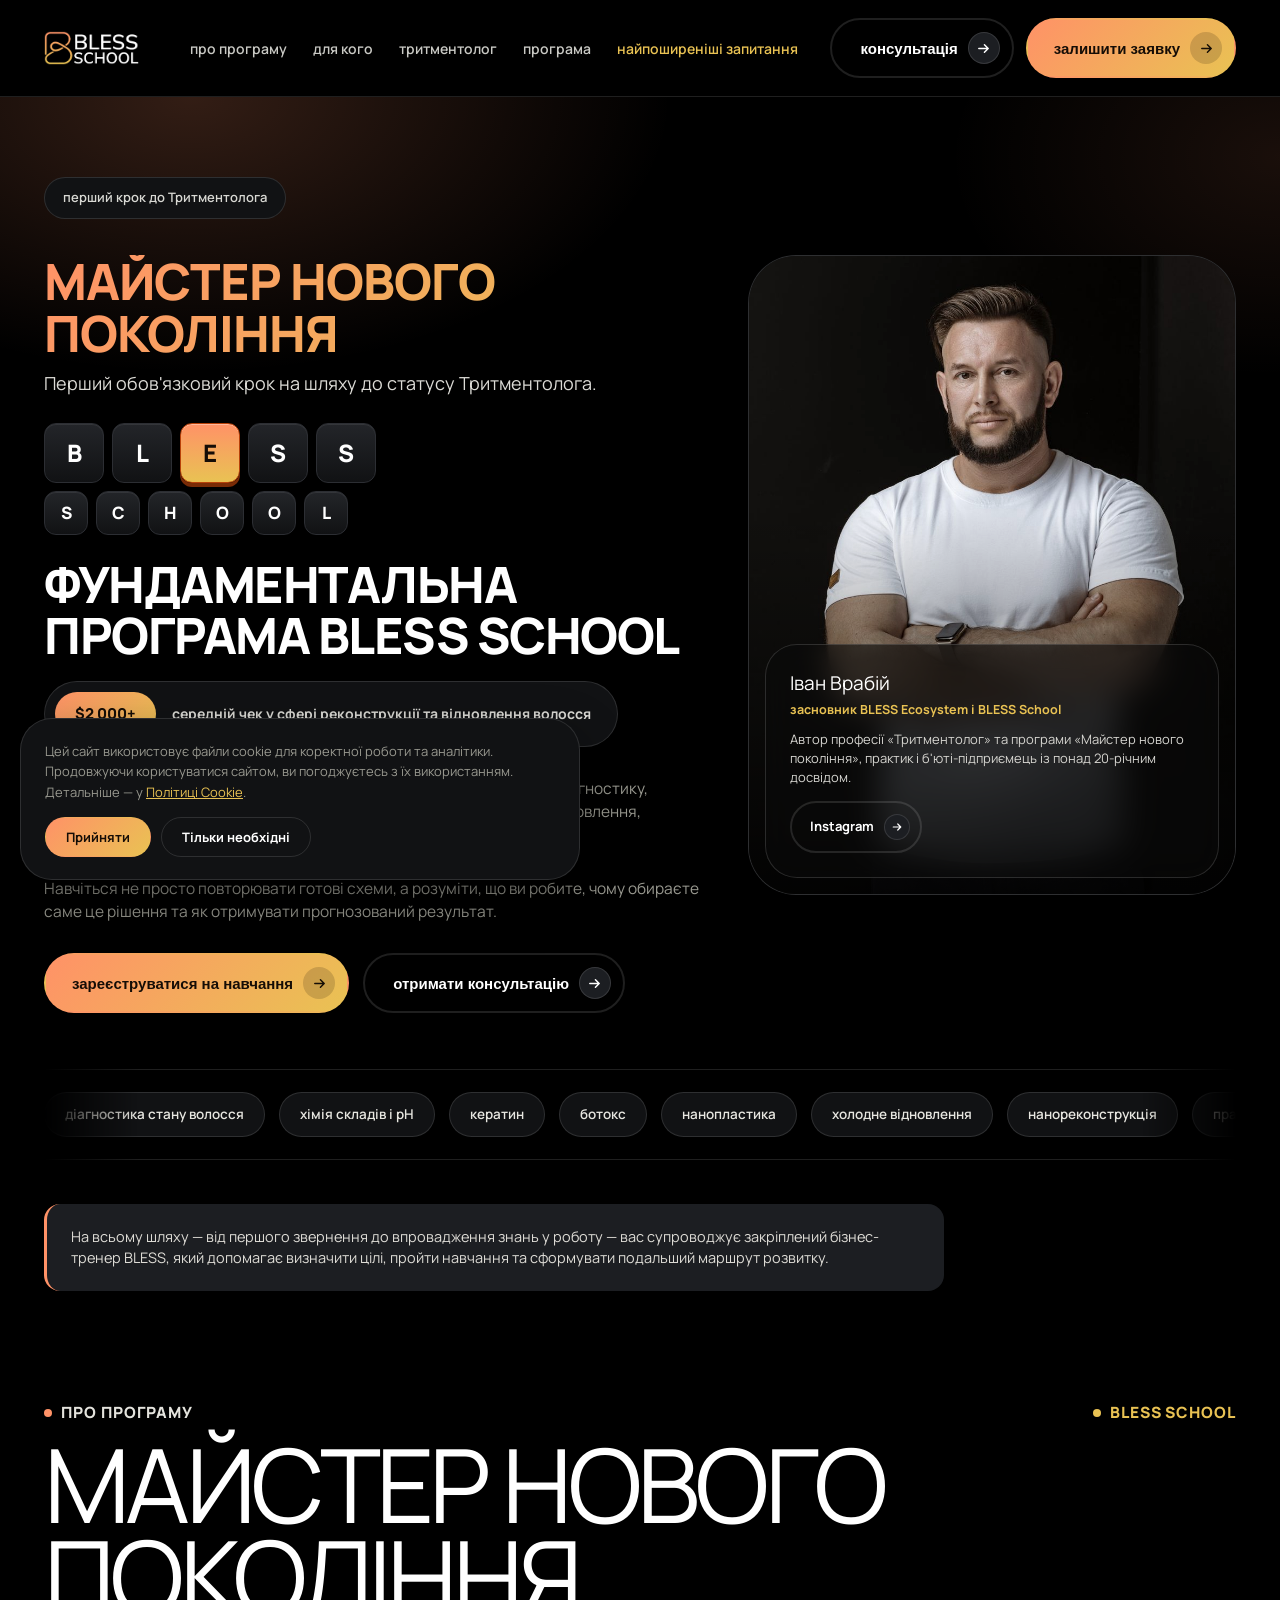
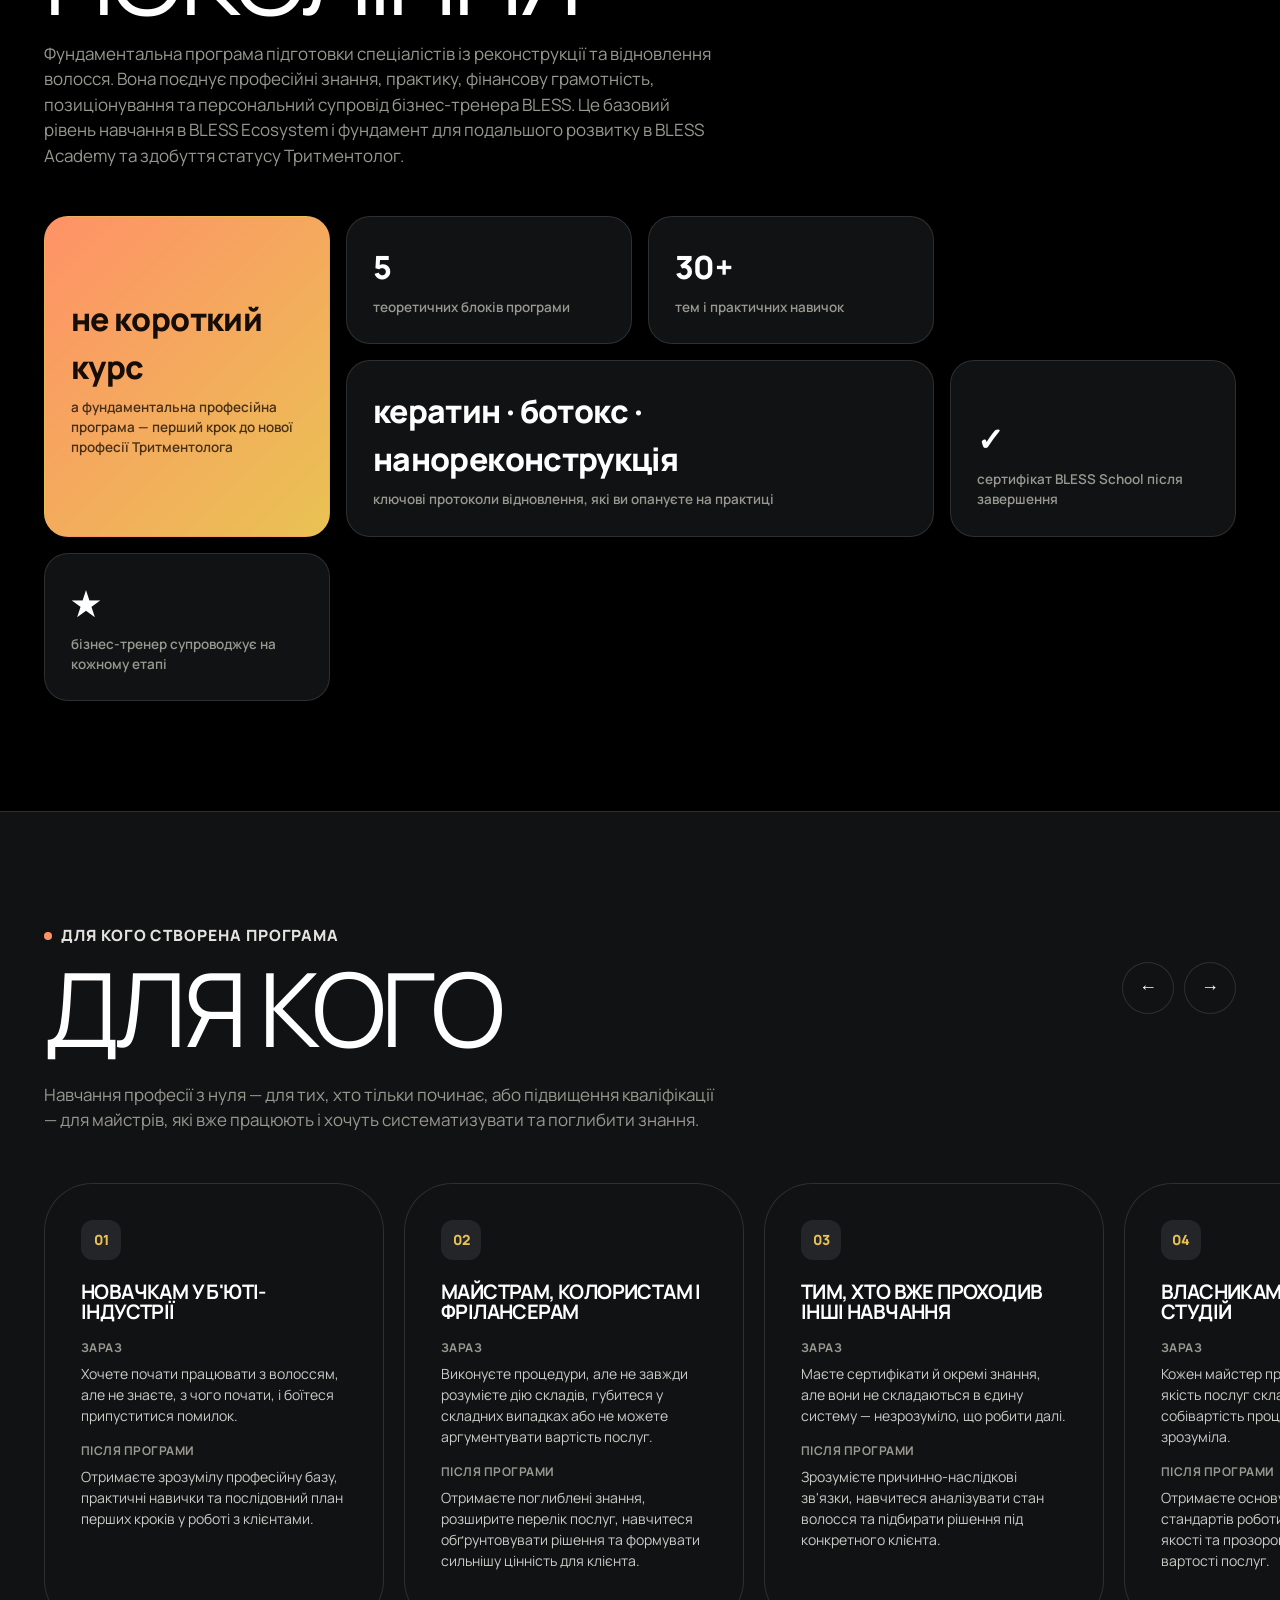
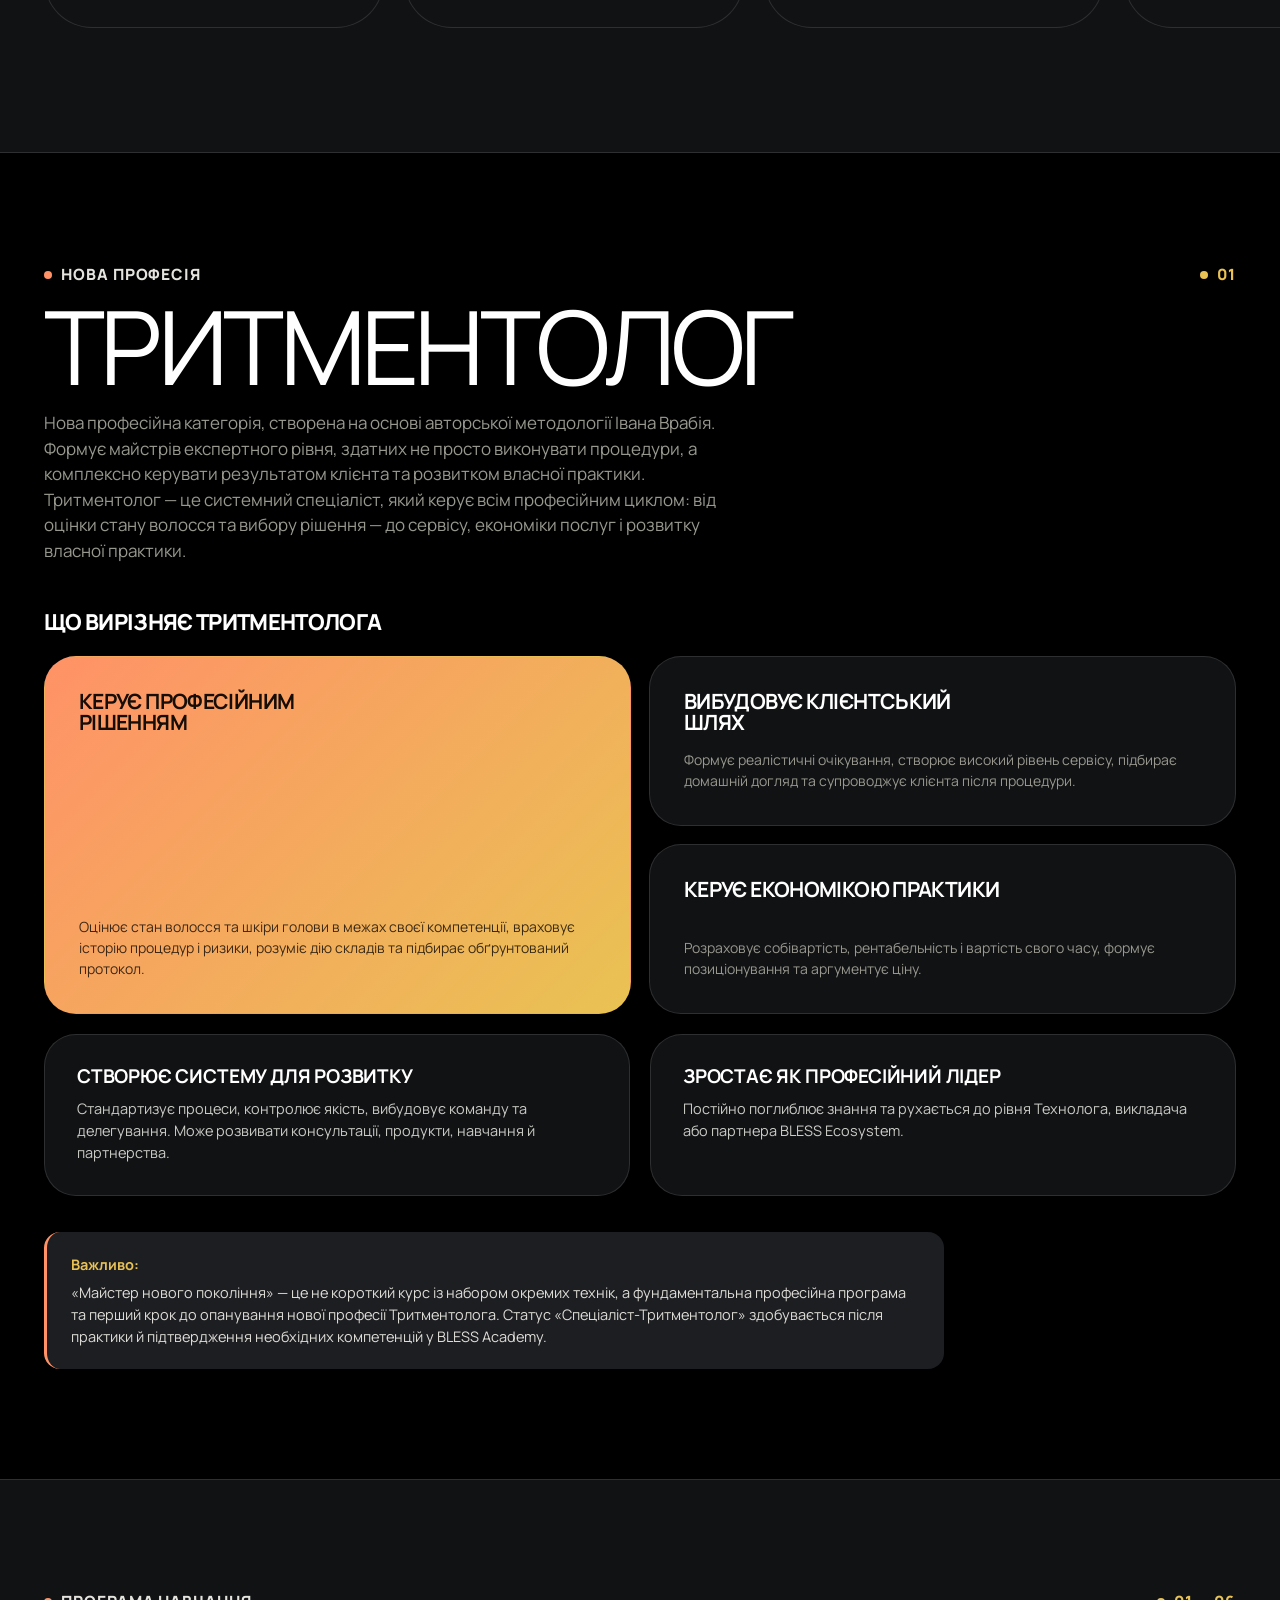
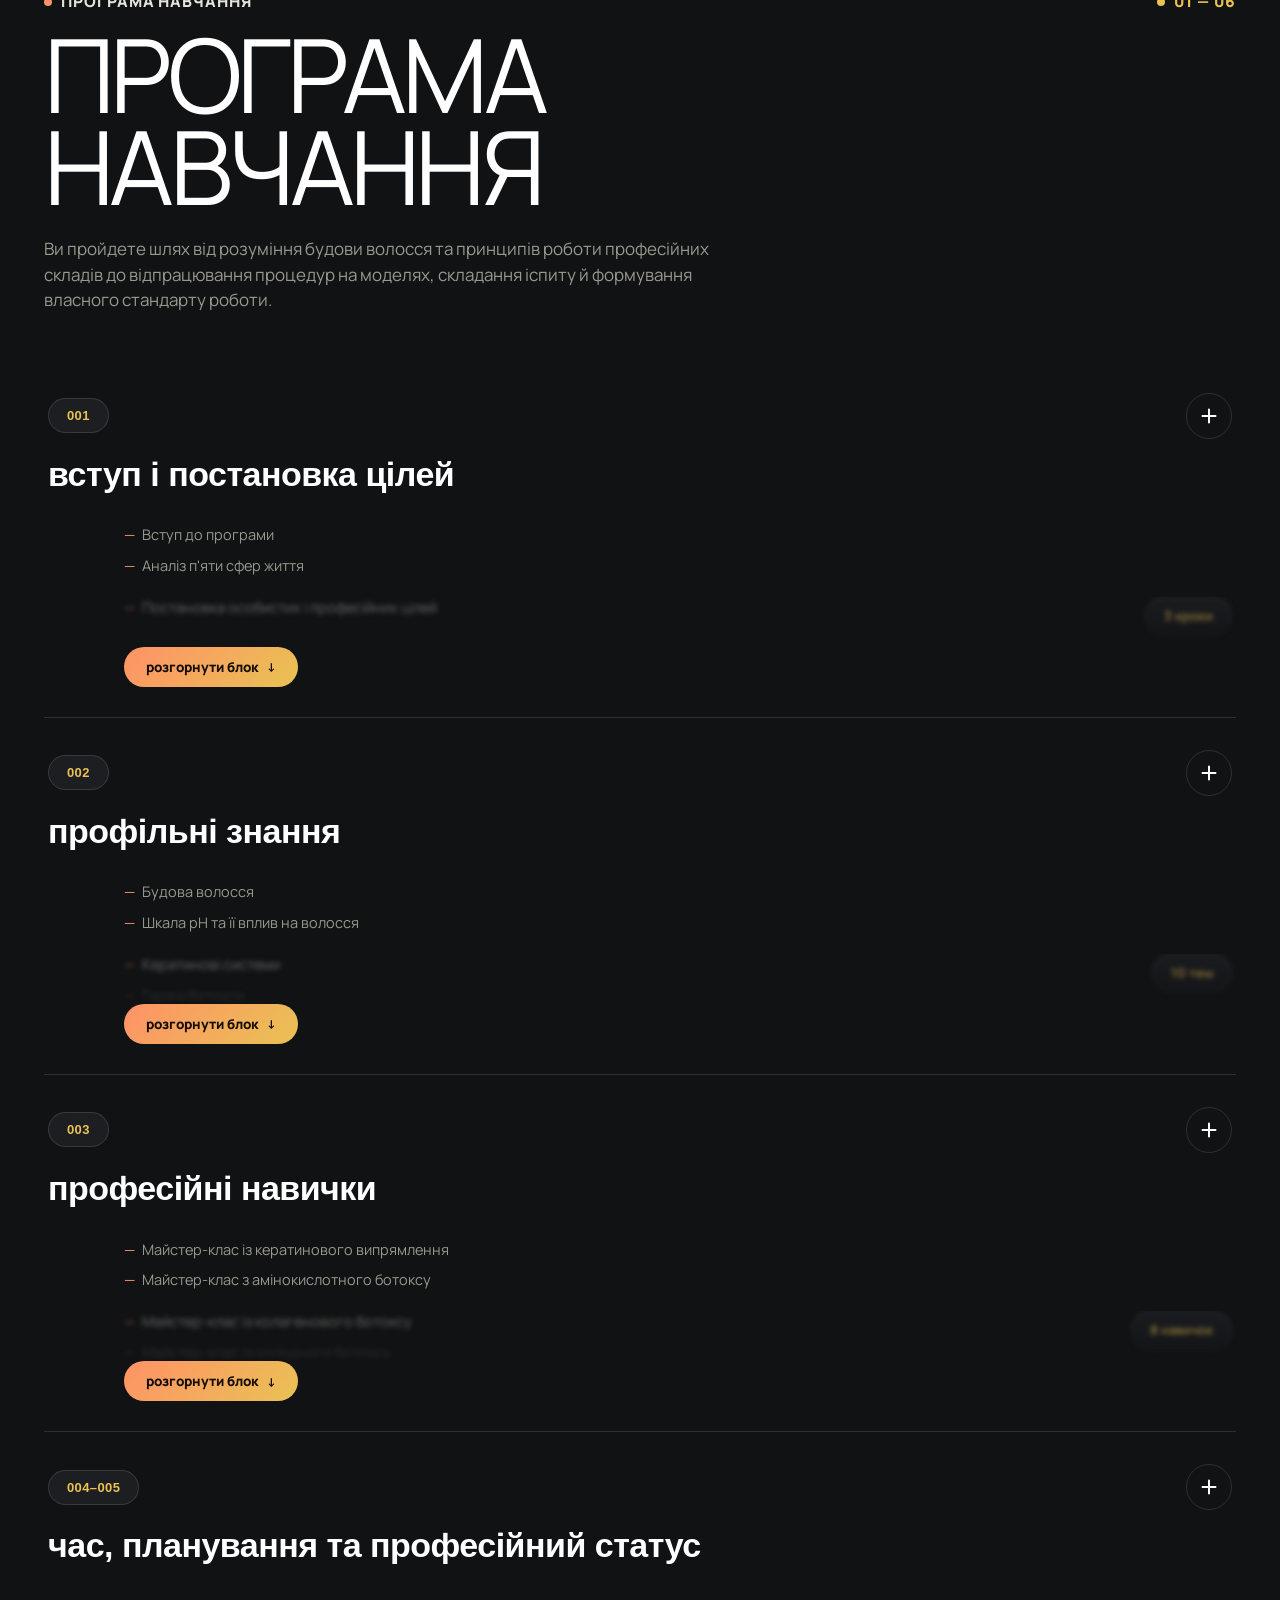
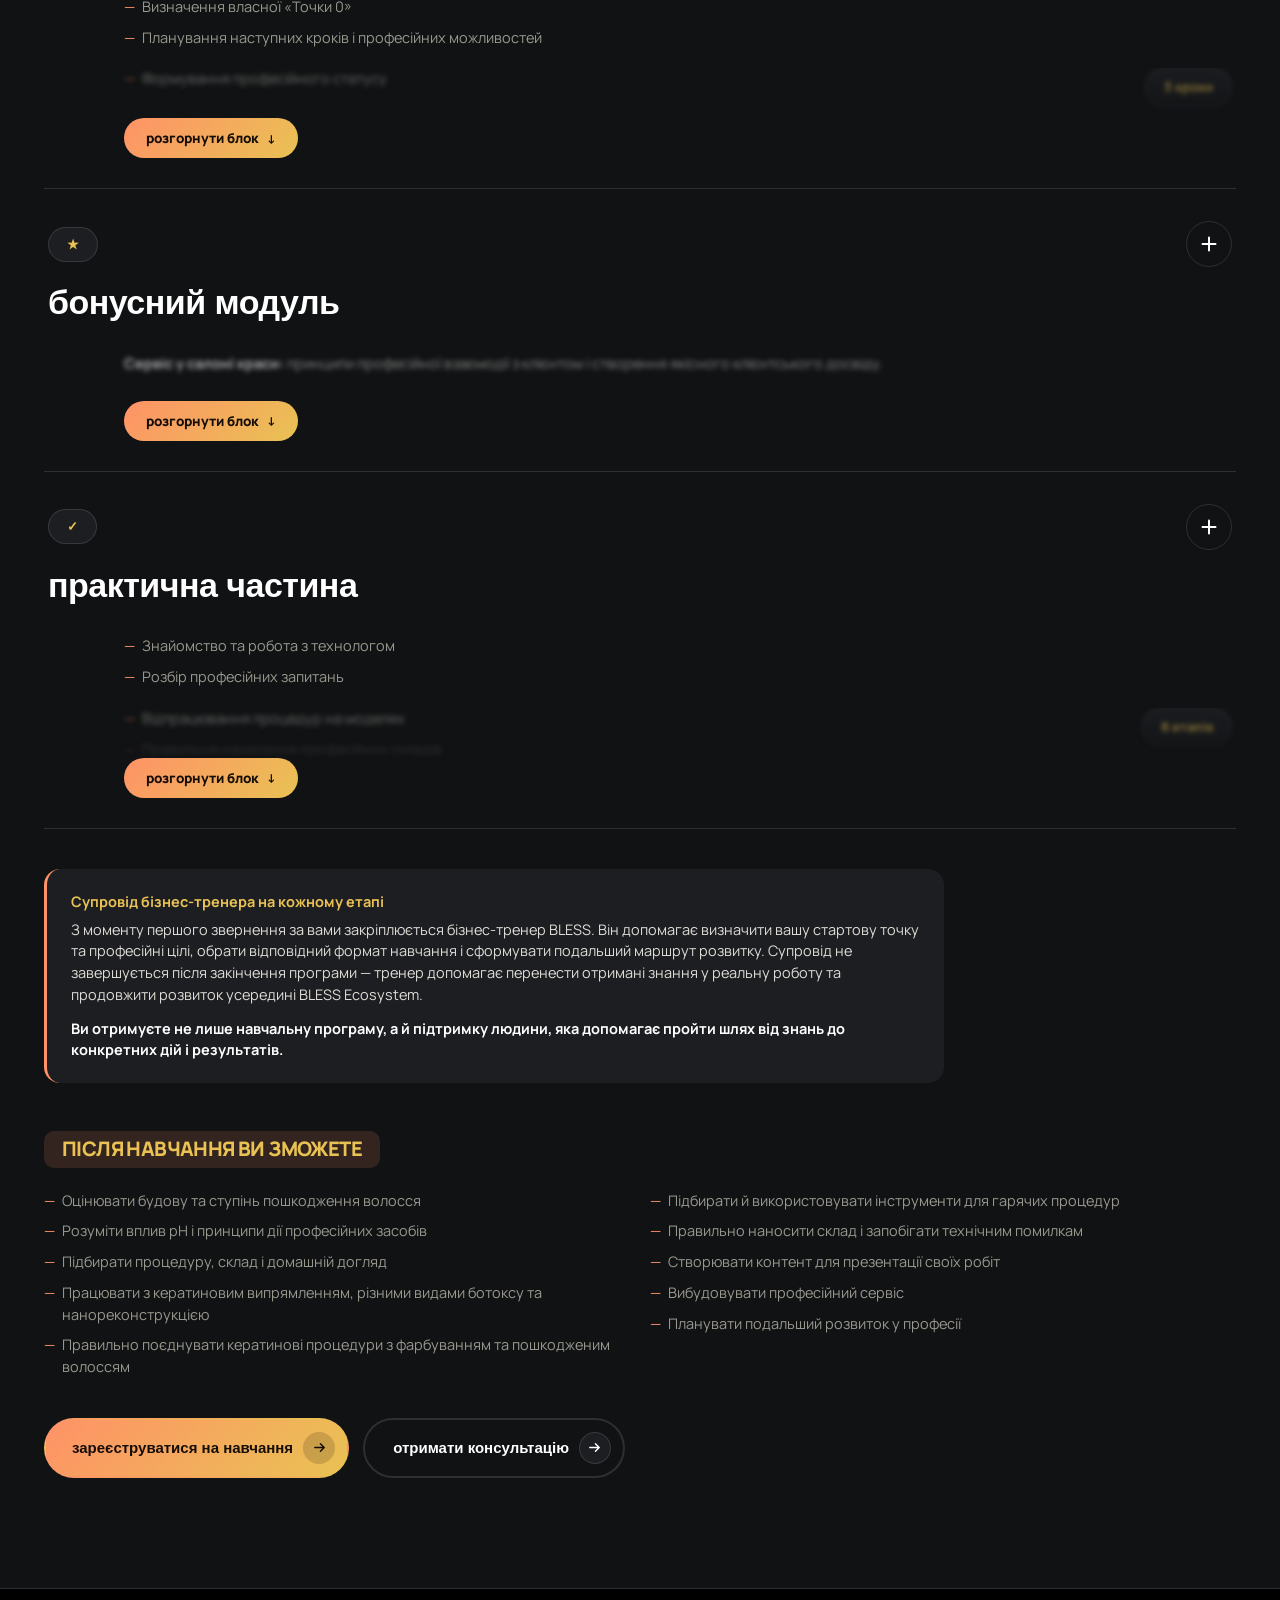
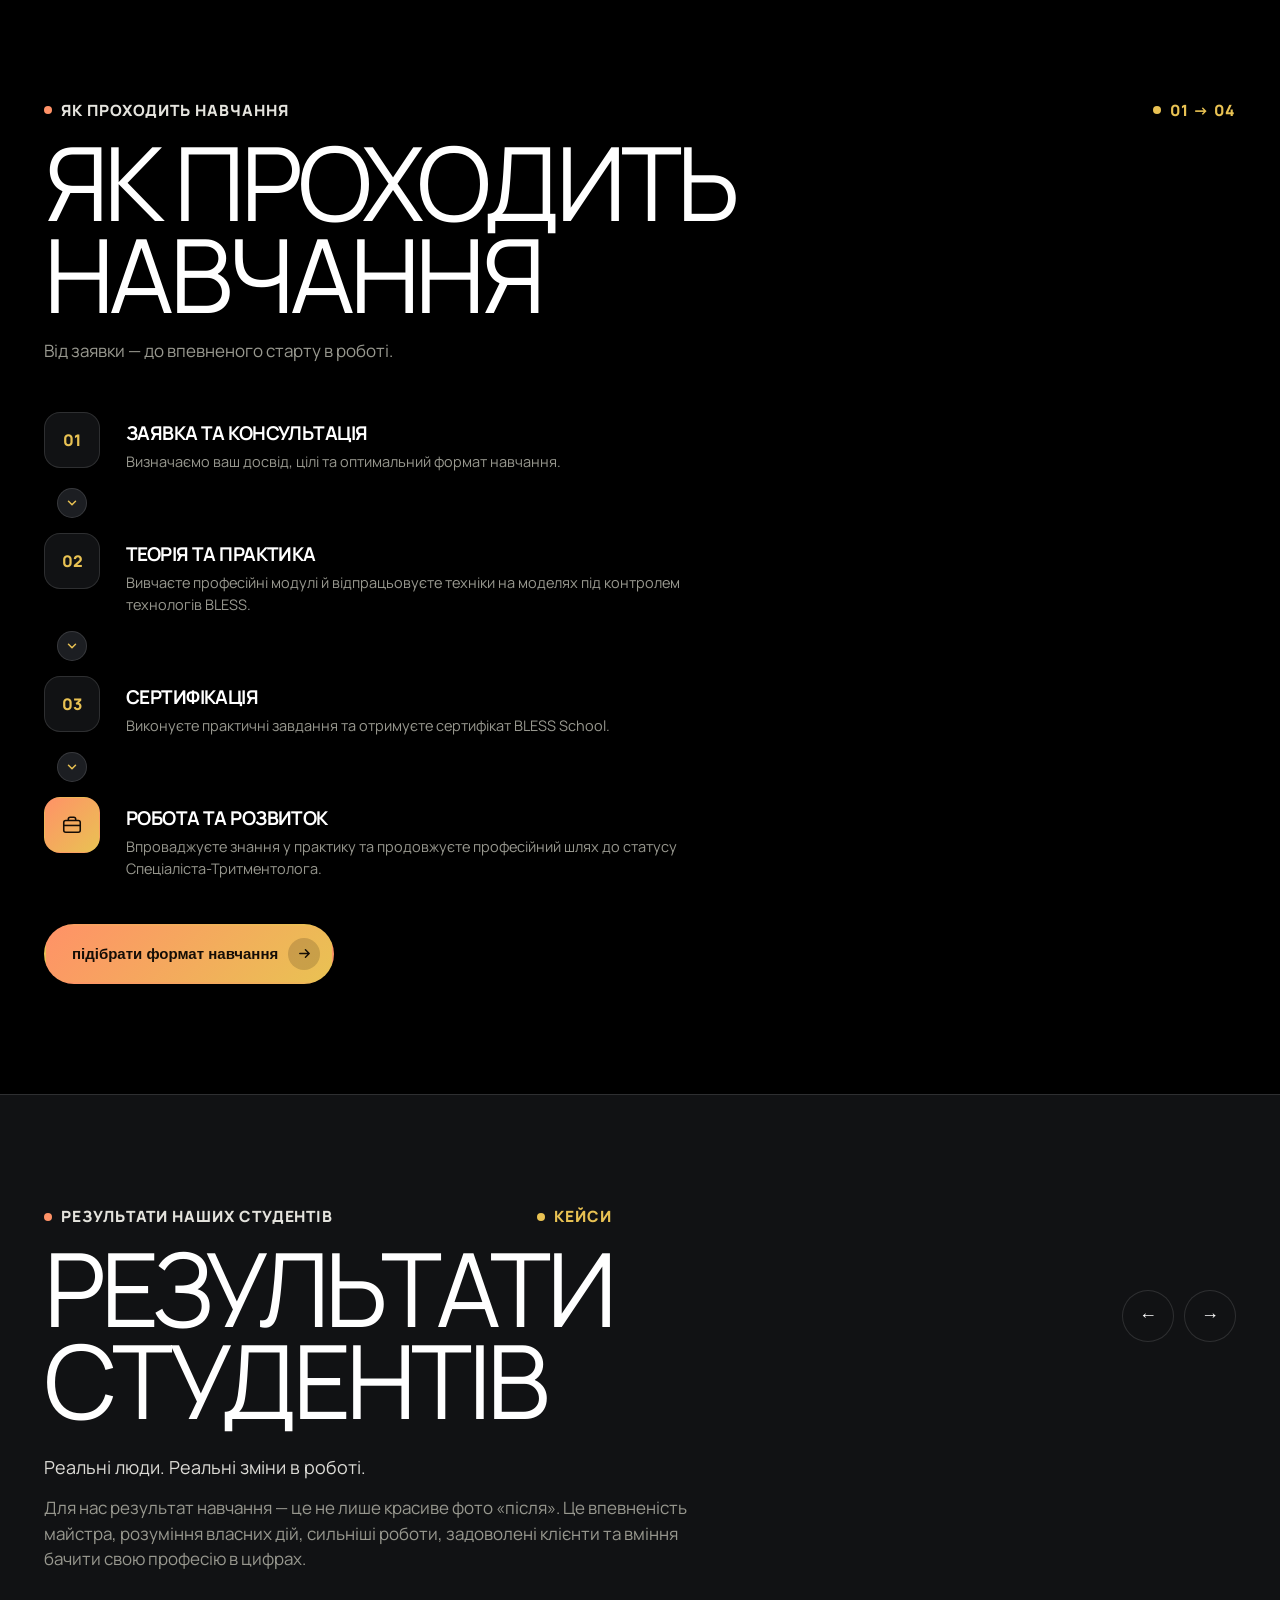
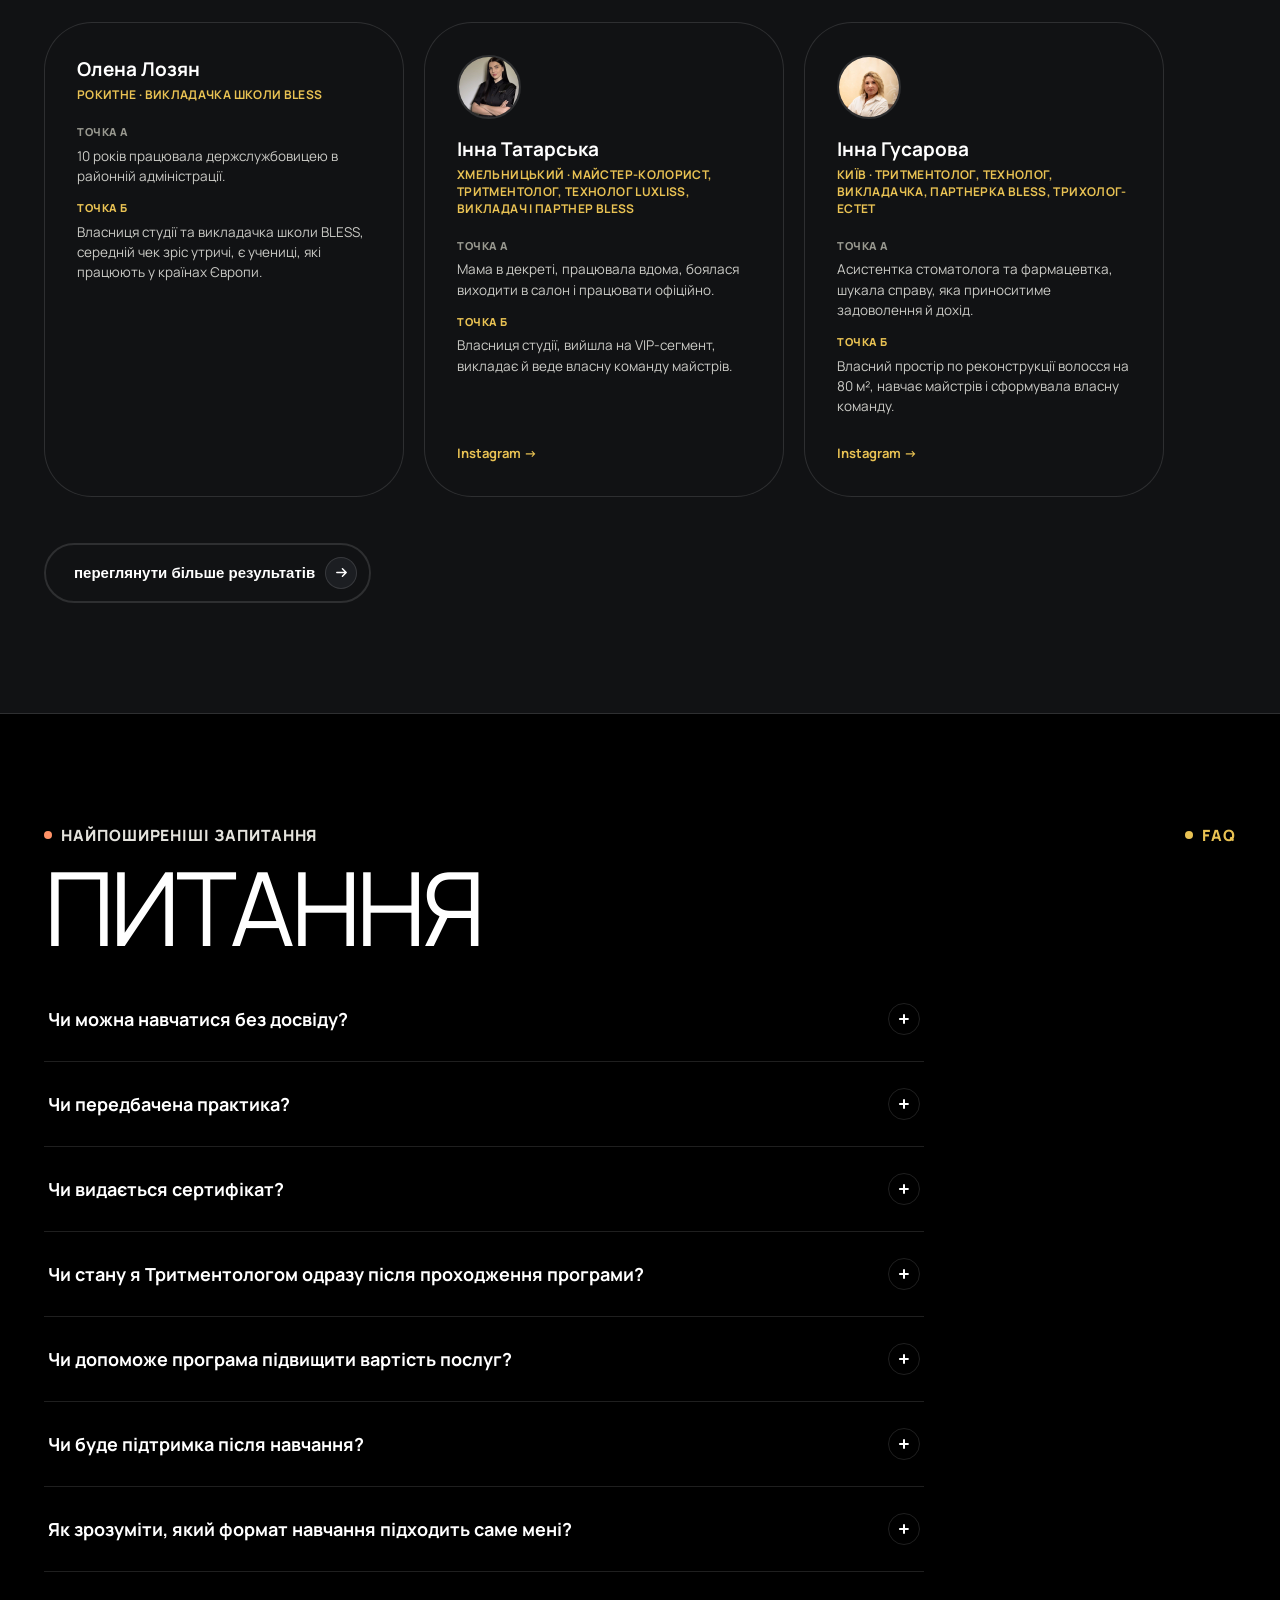
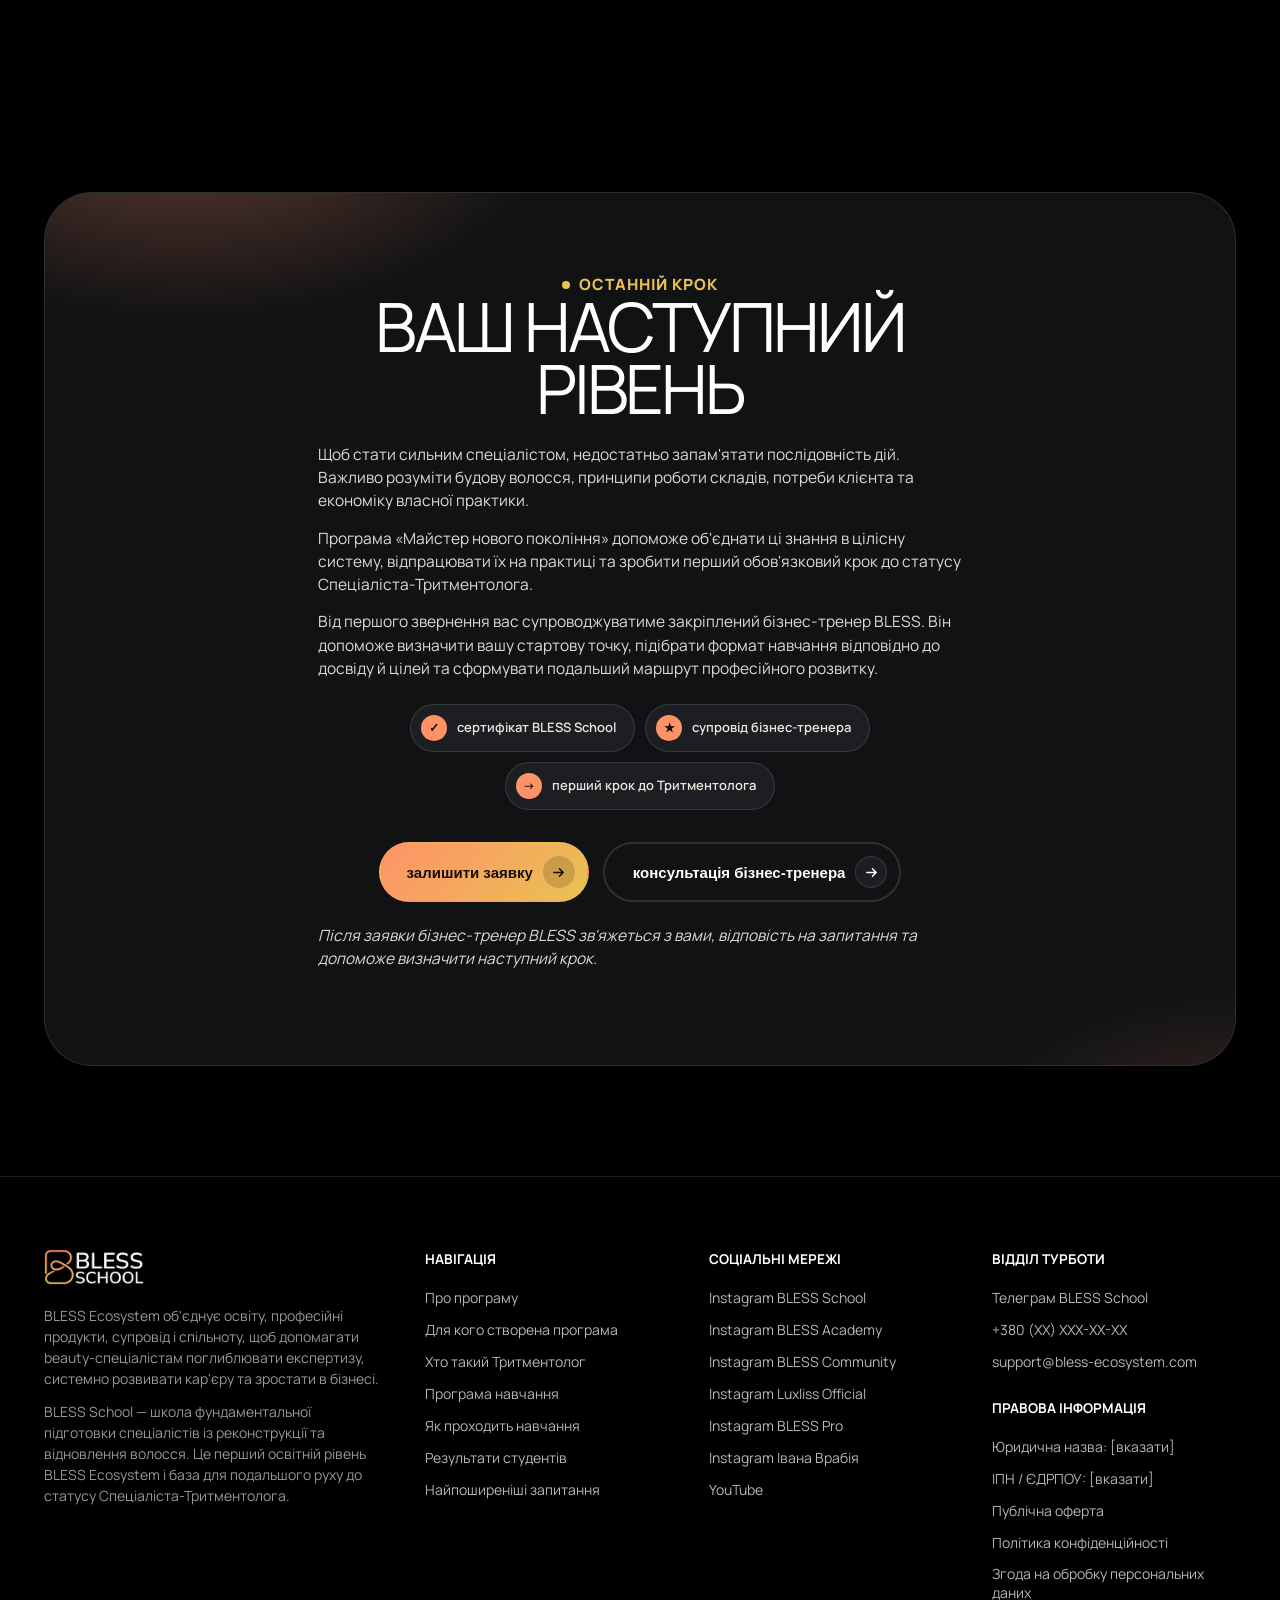
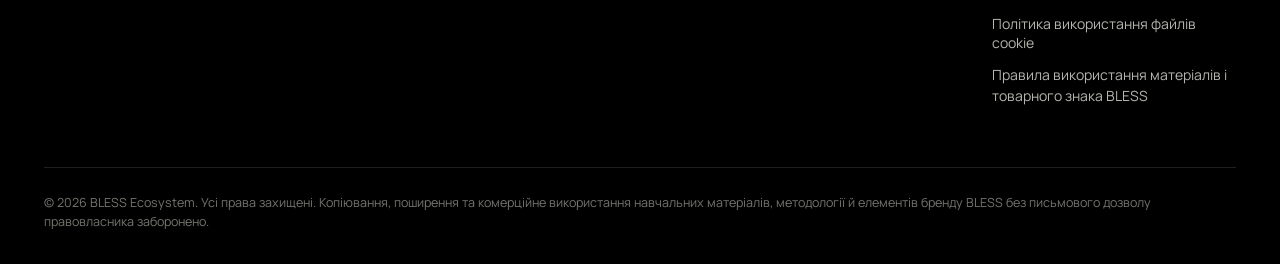
==== index.html @ 4be6beca "Rename bless-school-deploy/index.html to index.html" ====
<!DOCTYPE html>
<html lang="uk">
<head>
<meta charset="UTF-8">
<meta name="viewport" content="width=device-width, initial-scale=1.0">
<title>BLESS School — Майстер нового покоління</title>
<link rel="preconnect" href="https://fonts.googleapis.com">
<link href="https://fonts.googleapis.com/css2?family=Manrope:wght@400;500;600;700;800&display=swap" rel="stylesheet">
<style>
  :root{
    --black:#000000;
    --panel:#111214;
    --panel-2:#1c1e22;
    --panel-3:#232529;
    --line:rgba(255,255,255,0.12);
    --line-strong:rgba(255,255,255,0.22);
    --orange:#FF9267;
    --orange-2:#E9C253;
    --orange-soft:rgba(255,146,103,0.14);
    --grad-brand:linear-gradient(135deg, var(--orange), var(--orange-2));
    --white:#ffffff;
    --muted:#98988f;
    --ink:#150d06;
    --r-xl:48px; --r-lg:32px; --r-md:24px; --r-sm:16px; --pill:100px;
    --maxw:1240px;
    --ease:cubic-bezier(.16,.84,.44,1);
  }
  *{box-sizing:border-box; margin:0; padding:0;}
  html{scroll-behavior:smooth;}
  body{
    background:var(--black);
    color:var(--white);
    font-family:'Manrope', sans-serif;
    line-height:1.5;
    -webkit-font-smoothing:antialiased;
    overflow-x:hidden;
  }
  h1,h2,h3,h4{
    font-family:'Manrope', sans-serif;
    font-weight:800;
    line-height:1.02;
    letter-spacing:-0.03em;
    text-transform:uppercase;
  }
  a{color:inherit; text-decoration:none;}
  ul{list-style:none;}
  img{max-width:100%; display:block;}
  .wrap{max-width:var(--maxw); margin:0 auto; padding:0 24px;}
  section{padding:110px 0; position:relative;}
  section[id]{scroll-margin-top:100px;}

  /* accessibility / reading comfort */
  a:focus-visible, button:focus-visible, input:focus-visible{
    outline:2px solid var(--orange); outline-offset:3px; border-radius:6px;
  }
  @media (prefers-reduced-motion: reduce){
    *, *::before, *::after{
      animation-duration:.001ms !important; animation-iteration-count:1 !important;
      transition-duration:.001ms !important; scroll-behavior:auto !important;
    }
  }

  /* GIANT DISPLAY TITLE — used across all major section headings */
  .giant{
    font-weight:400; letter-spacing:-0.045em; line-height:0.9;
    font-size:clamp(40px,8vw,120px); text-transform:uppercase; margin-bottom:18px;
  }
  .section-sub{color:var(--muted); font-size:17px; max-width:680px; margin-bottom:48px;}
  .eyebrow-row{display:flex; justify-content:space-between; align-items:flex-end; margin-bottom:14px; flex-wrap:wrap; gap:12px;}
  .eyebrow{color:#e4e3dd; font-weight:800; font-size:15.5px; letter-spacing:0.06em; text-transform:uppercase; display:inline-flex; align-items:center; gap:9px;}
  .eyebrow::before{content:""; width:8px; height:8px; border-radius:50%; background:var(--orange); display:inline-block; flex-shrink:0;}
  .eyebrow.orange{color:var(--orange-2);}
  .eyebrow.orange::before{background:var(--orange-2);}

  /* REVEAL */
  [data-reveal]{opacity:0; transform:translateY(28px); transition:opacity .8s var(--ease), transform .8s var(--ease);}
  [data-reveal].in-view{opacity:1; transform:translateY(0);}

  /* BUTTONS — icon lives inside the pill, hover slides icon + lifts + lightens */
  .btn{
    display:inline-flex; align-items:center; justify-content:center; gap:10px;
    padding:12px 12px 12px 26px; border-radius:var(--pill); font-weight:700; font-size:15px;
    cursor:pointer; border:2px solid transparent; transition:.3s var(--ease); white-space:nowrap;
  }
  .btn-icon{
    display:inline-flex; align-items:center; justify-content:center;
    width:32px; height:32px; border-radius:50%; background:rgba(255,255,255,0.16); flex-shrink:0;
    transition:.3s var(--ease);
  }
  .btn-icon svg{width:15px; height:15px; transition:transform .3s var(--ease);}
  .btn-primary{background:var(--grad-brand); color:var(--ink); font-weight:800;}
  .btn-primary .btn-icon{background:rgba(21,13,6,0.16);}
  .btn-primary:hover{filter:brightness(1.06); transform:translateY(-3px); box-shadow:0 12px 28px rgba(255,146,103,0.38);}
  .btn-primary:hover .btn-icon{transform:translateX(3px); background:rgba(21,13,6,0.24);}
  .btn-outline{background:transparent; color:var(--white); border-color:var(--line); padding-left:28px;}
  .btn-outline .btn-icon{background:var(--panel-2); border:1px solid var(--line);}
  .btn-outline:hover{border-color:var(--orange); color:var(--white); transform:translateY(-3px); background:rgba(255,146,103,0.08);}
  .btn-outline:hover .btn-icon{background:var(--orange); border-color:var(--orange); color:var(--ink); transform:translateX(3px);}
  .btn-row{display:flex; gap:14px; flex-wrap:wrap; align-items:center;}

  /* KEYCAP */
  .keycap{
    border-radius:12px; flex-shrink:0;
    background:linear-gradient(180deg,var(--panel-3),var(--panel));
    border:1px solid #2c2e33;
    display:flex; align-items:center; justify-content:center;
    font-weight:800; color:var(--white);
    box-shadow: inset 0 1px 0 rgba(255,255,255,0.08), 0 4px 0 rgba(0,0,0,0.5);
    transition:transform .4s var(--ease);
  }
  .keycap.orange{background:linear-gradient(180deg,var(--orange),var(--orange-2)); color:var(--ink); border-color:#b84109; box-shadow: inset 0 1px 0 rgba(255,255,255,0.35), 0 4px 0 #7a2b06;}
  .keycap:hover{transform:translateY(-4px);}

  /* HEADER */
  header{
    position:sticky; top:0; z-index:50;
    background:rgba(0,0,0,0.82); backdrop-filter:blur(12px);
    border-bottom:1px solid var(--line);
  }
  .nav{display:flex; align-items:center; justify-content:space-between; padding:18px 24px; max-width:var(--maxw); margin:0 auto;}
  .logo{font-size:21px; font-weight:800; letter-spacing:-0.02em; text-transform:none;}
  .logo span{color:var(--orange);}
  .logo-link{display:flex; align-items:center;}
  .logo-img{height:34px; width:auto; display:block;}
  .nav-right{display:flex; align-items:center; gap:32px;}
  .nav-links{display:flex; gap:26px; font-size:14px; font-weight:600; color:#c9c9c4;}
  .nav-links a{transition:.2s;}
  .nav-links a:hover{color:var(--orange-2);}
  .nav-links a.active{color:var(--orange-2);}
  .nav-cta{display:flex; gap:12px;}
  .burger{display:none; flex-direction:column; gap:5px; cursor:pointer; background:none; border:none; position:relative; z-index:61; padding:6px;}
  .burger span{width:22px; height:2px; background:var(--white); display:block; transition:.3s var(--ease);}

  /* HERO */
  .hero{
    padding:80px 0 0;
    position:relative; overflow:hidden;
    background:
      radial-gradient(ellipse 800px 460px at 15% 0%, rgba(255,146,103,0.20), transparent 60%),
      radial-gradient(ellipse 600px 400px at 100% 5%, rgba(255,146,103,0.10), transparent 55%),
      var(--black);
  }
  .hero-top{display:flex; justify-content:space-between; align-items:center; margin-bottom:36px; gap:20px; flex-wrap:wrap;}
  .hero-badge{
    background:var(--panel); border:1px solid var(--line); border-radius:var(--pill); padding:10px 18px;
    font-size:13px; font-weight:600; color:#d8d8d3;
  }

  .hero-grid{display:grid; grid-template-columns:1.15fr 0.85fr; gap:44px; align-items:start;}

  /* HERO KEYCAP WORD ART */
  .kw-row{display:flex; gap:8px; flex-wrap:wrap;}
  .kw-row .keycap{width:60px; height:60px; font-size:24px;}
  .kw-row.small .keycap{width:44px; height:44px; font-size:17px;}
  @keyframes floaty{0%,100%{transform:translateY(0);} 50%{transform:translateY(-8px);}}
  .kw-row .keycap{animation:floaty 4.5s ease-in-out infinite;}
  .kw-row .keycap:nth-child(2n){animation-delay:.3s;}
  .kw-row .keycap:nth-child(3n){animation-delay:.6s;}
  .kw-row .keycap:nth-child(4n){animation-delay:.9s;}

  .hero-kicker{
    font-size:clamp(30px,4.6vw,50px); font-weight:800; text-transform:uppercase; letter-spacing:-0.02em;
    line-height:1.05; margin-bottom:10px;
    background:var(--grad-brand); -webkit-background-clip:text; background-clip:text; color:transparent;
  }
  .hero h1{font-size:clamp(32px,4.6vw,50px); margin:24px 0 20px; font-weight:800;}
  .hero-lead{font-size:18px; color:#dcdbd6; margin-bottom:26px;}
  .hero-desc{font-size:15.5px; color:var(--muted); margin-bottom:30px;}
  .stat-card{
    display:inline-flex; align-items:center; gap:16px;
    background:var(--panel); border:1px solid var(--line); border-radius:var(--pill);
    padding:10px 26px 10px 10px; margin-bottom:30px;
  }
  .stat-card .num{
    background:var(--grad-brand); color:var(--ink); font-weight:800; font-size:15px;
    border-radius:var(--pill); padding:11px 20px; white-space:nowrap;
  }
  .stat-card span{font-size:14px; color:#dcdbd6; font-weight:700;}

  /* HERO PHOTO */
  .hero-photo{
    position:relative; border-radius:var(--r-xl); overflow:hidden;
    min-height:640px; background:var(--panel); border:1px solid var(--line);
  }
  .hero-photo img{position:absolute; inset:0; width:100%; height:100%; object-fit:cover; filter:saturate(0.9) contrast(1.05);}
  .hero-photo::after{
    content:""; position:absolute; inset:0;
    background:linear-gradient(180deg, rgba(0,0,0,0) 40%, rgba(0,0,0,0.85) 100%);
  }
  .hero-photo-plate{
    position:absolute; left:16px; right:16px; bottom:16px; z-index:2;
    background:rgba(10,10,10,0.6); backdrop-filter:blur(16px); -webkit-backdrop-filter:blur(16px);
    border:1px solid rgba(255,255,255,0.14); border-radius:var(--r-lg);
    padding:24px;
  }
  .hero-photo-plate .expert-name{font-size:19px; margin-bottom:4px;}
  .hero-photo-plate .expert-role{color:var(--orange-2); font-size:12.5px; font-weight:700; margin-bottom:10px;}
  .hero-photo-plate p{color:#d6d5d0; font-size:13px; margin-bottom:14px; line-height:1.45;}
  .hero-photo-plate .btn{padding:11px 10px 11px 18px; font-size:13px;}
  .hero-photo-plate .btn-icon{width:26px; height:26px;}
  .hero-photo-plate .btn-icon svg{width:12px; height:12px;}

  /* MARQUEE */
  .marquee-wrap{
    overflow:hidden; margin-top:56px; border-top:1px solid var(--line); border-bottom:1px solid var(--line);
    padding:22px 0; -webkit-mask-image:linear-gradient(90deg,transparent,#000 8%,#000 92%,transparent);
    mask-image:linear-gradient(90deg,transparent,#000 8%,#000 92%,transparent);
  }
  .marquee-track{display:flex; gap:14px; width:max-content; animation:marquee 28s linear infinite;}
  .marquee-wrap:hover .marquee-track{animation-play-state:paused;}
  @keyframes marquee{from{transform:translateX(0);} to{transform:translateX(-50%);}}
  .pill{
    background:var(--panel); border:1px solid var(--line); border-radius:var(--pill);
    padding:11px 20px; font-size:13.5px; font-weight:600; color:#e7e6e0; white-space:nowrap;
  }

  /* highlighted heading — marks copy the source doc flagged to stand out visually */
  .hl-heading{
    display:inline-block; background:var(--orange-soft); color:var(--orange-2);
    padding:8px 18px; border-radius:10px; margin:48px 0 22px; font-size:20px;
  }
  .accent-note{
    display:flex; gap:14px; background:var(--panel-2); border-left:3px solid var(--orange);
    border-radius:var(--r-sm); padding:22px 24px; font-size:14.5px; color:#dedcd6;
  }

  /* GENERIC GRID */
  .grid-3{display:grid; grid-template-columns:repeat(3,1fr); gap:20px;}
  .grid-2{display:grid; grid-template-columns:repeat(2,1fr); gap:20px;}
  .card{
    background:var(--panel); border:1px solid var(--line); border-radius:var(--r-lg);
    padding:32px; transition:.35s var(--ease);
  }
  .card:hover{border-color:rgba(255,146,103,0.5); transform:translateY(-6px); background:var(--panel-2);}
  .card .cnum{margin-bottom:20px; width:44px; height:44px; font-size:15px;}
  .card h4{font-size:19px; margin-bottom:12px; font-weight:700; letter-spacing:-0.01em;}
  .card .label{color:var(--muted); font-size:12.5px; font-weight:700; text-transform:uppercase; letter-spacing:.04em; margin-bottom:6px;}
  .card p{color:#cbcbc6; font-size:14.5px;}
  .card p + .label{margin-top:18px;}

  /* BENTO (три принципи / переваги) */
  .bento{
    display:grid; grid-template-columns:1fr 1fr; grid-template-rows:auto auto; gap:18px;
  }
  .bento .b-tall{grid-row:1/3;}
  .bento .b-card{
    background:var(--panel); border:1px solid var(--line); border-radius:var(--r-lg);
    padding:34px; display:flex; flex-direction:column; justify-content:space-between; min-height:170px;
    transition:.35s var(--ease);
  }
  .bento .b-card:hover{border-color:rgba(255,146,103,0.5); background:var(--panel-2);}
  .bento .b-card.orange{background:linear-gradient(135deg,var(--orange),var(--orange-2)); border-color:transparent;}
  .bento .b-card.orange p, .bento .b-card.orange h4{color:var(--ink);}
  .bento .b-card.orange p{opacity:.82;}
  .b-card h4{font-size:21px; margin-bottom:14px; font-weight:700; max-width:320px;}
  .b-card p{color:var(--muted); font-size:14px;}

  /* STATS BENTO */
  .stat-bento{display:grid; grid-template-columns:repeat(4,1fr); gap:16px;}
  .stat-bento .s-cell{
    background:var(--panel); border:1px solid var(--line); border-radius:var(--r-md);
    padding:26px; min-height:120px; display:flex; flex-direction:column; justify-content:flex-end;
    transition:.3s var(--ease);
  }
  .stat-bento .s-cell:hover{border-color:rgba(255,146,103,0.5); transform:translateY(-4px);}
  .stat-bento .s-cell .big{font-size:32px; font-weight:800; margin-bottom:6px; letter-spacing:-0.02em;}
  .stat-bento .s-cell .desc{font-size:13.5px; color:var(--muted); font-weight:600;}
  .stat-bento .s-cell.wide{grid-column:span 2;}
  .stat-bento .s-cell.tall{grid-row:span 2; justify-content:center;}
  .stat-bento .s-cell.highlight{background:linear-gradient(135deg,var(--orange),var(--orange-2)); border-color:transparent;}
  .stat-bento .s-cell.highlight .desc{color:rgba(21,13,6,0.78);}
  .stat-bento .s-cell.highlight .big{color:var(--ink);}

  /* CAROUSEL (для кого) */
  .carousel-head{display:flex; justify-content:space-between; align-items:center; margin-bottom:28px; gap:20px; flex-wrap:wrap;}
  .carousel-arrows{display:flex; gap:10px;}
  .carousel-arrows button{
    width:52px; height:52px; border-radius:50%; background:var(--panel); border:1px solid var(--line);
    color:var(--white); font-size:18px; cursor:pointer; transition:.25s var(--ease);
  }
  .carousel-arrows button:hover{background:var(--orange); border-color:var(--orange); color:var(--ink); transform:scale(1.06);}
  /* carousel bleeds to the viewport edge so the next card always peeks — aligns
     its left edge with .wrap's content edge, but has no right constraint */
  .carousel-bleed{
    padding-left:max(24px, calc((100vw - var(--maxw)) / 2 + 24px));
  }
  .carousel-track{
    display:flex; gap:20px; overflow-x:auto; scroll-snap-type:x mandatory; padding:2px 24px 14px 0;
    scrollbar-width:none;
  }
  .carousel-track::-webkit-scrollbar{display:none;}
  .carousel-end-spacer{flex:0 0 1px;}
  .persona-card{
    scroll-snap-align:start; flex:0 0 340px;
    background:var(--panel); border:1px solid var(--line); border-radius:var(--r-xl);
    padding:36px; transition:.3s var(--ease);
  }
  .persona-card:hover{border-color:rgba(255,146,103,0.5); background:var(--panel-2);}
  .persona-idx{
    display:inline-flex; align-items:center; justify-content:center; width:40px; height:40px;
    border-radius:12px; background:var(--panel-3); color:var(--orange-2); font-weight:800; font-size:14px; margin-bottom:22px;
  }
  .persona-card h4{font-size:20px; margin-bottom:16px; font-weight:700;}
  .persona-card .label{color:var(--muted); font-size:12px; font-weight:700; text-transform:uppercase; letter-spacing:.04em; margin-bottom:6px;}
  .persona-card p{color:#cbcbc6; font-size:14px;}
  .persona-card p + .label{margin-top:16px;}

  /* RESULTS CAROUSEL — real student cases (Точка А / Точка Б) */
  .result-card-v2{
    scroll-snap-align:start; flex:0 0 360px;
    background:var(--panel); border:1px solid var(--line); border-radius:var(--r-xl);
    padding:32px; transition:.3s var(--ease); display:flex; flex-direction:column;
  }
  .result-card-v2:hover{border-color:rgba(255,146,103,0.5); background:var(--panel-2);}
  .result-card-v2 .rc-photo{width:64px; height:64px; border-radius:50%; object-fit:cover; margin-bottom:16px; border:2px solid var(--line); flex-shrink:0;}
  .result-card-v2 .rc-name{font-size:19px; font-weight:700; color:var(--white); margin-bottom:4px;}
  .result-card-v2 .rc-meta{color:var(--orange-2); font-size:12px; font-weight:700; margin-bottom:20px; text-transform:uppercase; letter-spacing:.03em; line-height:1.4;}
  .result-card-v2 .rc-point{margin-bottom:14px;}
  .result-card-v2 .rc-point:nth-of-type(2){margin-bottom:18px;}
  .result-card-v2 .rc-point .label{color:var(--muted); font-size:11px; font-weight:800; text-transform:uppercase; letter-spacing:.05em; margin-bottom:5px; display:block;}
  .result-card-v2 .rc-point .label.orange{color:var(--orange-2);}
  .result-card-v2 .rc-point p{color:#cbcbc6; font-size:13.5px; line-height:1.5;}
  .result-card-v2 .rc-ig{margin-top:auto; padding-top:14px; color:var(--orange-2); font-size:13px; font-weight:700; display:inline-flex; align-items:center; gap:6px; transition:.2s;}
  .result-card-v2 .rc-ig:hover{color:var(--orange);}
  .results-dots{display:none;}

  /* PLUS / CLOSE ICON — precise CSS-drawn cross, rotates perfectly centered */
  .icon-plus{
    position:relative; border-radius:50%; border:1px solid var(--line); flex-shrink:0;
    transition:.3s var(--ease); transform-origin:center center;
  }
  .icon-plus::before, .icon-plus::after{
    content:""; position:absolute; top:50%; left:50%; background:var(--white);
    transition:background .3s var(--ease); border-radius:2px;
  }
  .icon-plus::before{width:34%; height:2px; transform:translate(-50%,-50%);}
  .icon-plus::after{width:2px; height:34%; transform:translate(-50%,-50%);}
  .is-open .icon-plus{background:var(--orange); border-color:var(--orange); transform:rotate(45deg);}
  .is-open .icon-plus::before, .is-open .icon-plus::after{background:var(--ink);}

  /* PROGRAM ACCORDION */
  .prog-item{border-bottom:1px solid var(--line);}
  .prog-head{
    display:flex; flex-direction:column; align-items:stretch; gap:18px; padding:32px 4px; cursor:pointer;
    background:none; border:none; width:100%; text-align:left;
  }
  .prog-head-top{display:flex; align-items:center; justify-content:space-between; gap:20px;}
  .prog-idx{
    display:inline-flex; align-items:center; justify-content:center; flex-shrink:0;
    background:var(--panel-2); border:1px solid var(--line); border-radius:var(--pill);
    color:var(--orange-2); font-size:13px; font-weight:800; letter-spacing:.03em;
    padding:9px 18px; transition:.3s var(--ease);
  }
  .prog-title{font-size:clamp(22px,3vw,34px); font-weight:700; color:var(--white); letter-spacing:-0.015em; line-height:1.05;}
  .prog-head .icon-plus{width:46px; height:46px;}
  .prog-item:hover .prog-title{color:var(--orange-2);}
  .prog-item:hover .prog-idx{border-color:var(--orange); color:var(--orange);}
  .prog-item.is-open .prog-idx{background:var(--orange); border-color:var(--orange); color:var(--ink);}
  .prog-body{
    max-height:58px; overflow:hidden; position:relative;
    transition:max-height .5s var(--ease), filter .4s var(--ease);
    filter:blur(2.5px);
    mask-image:linear-gradient(to bottom, rgba(0,0,0,0.85) 0%, rgba(0,0,0,0.35) 55%, rgba(0,0,0,0) 100%);
    -webkit-mask-image:linear-gradient(to bottom, rgba(0,0,0,0.85) 0%, rgba(0,0,0,0.35) 55%, rgba(0,0,0,0) 100%);
  }
  .prog-item.is-open .prog-body{filter:blur(0); mask-image:none; -webkit-mask-image:none;}
  .prog-inner{padding:0 4px 34px 80px; display:flex; gap:40px; flex-wrap:wrap; justify-content:space-between;}
  .prog-desc{flex:1; min-width:260px;}
  .prog-desc ul{display:flex; flex-direction:column; gap:9px;}
  .prog-desc li{color:var(--muted); font-size:14.5px; padding-left:18px; position:relative;}
  .prog-desc li::before{content:"—"; position:absolute; left:0; color:var(--orange);}
  .prog-count{
    flex-shrink:0; height:fit-content; background:var(--panel-2); border:1px solid var(--line);
    border-radius:var(--pill); padding:9px 18px; font-size:13px; font-weight:700; color:var(--orange-2);
  }
  .prog-result{
    margin:0 4px 34px 80px; padding:16px 22px; background:var(--orange-soft);
    border-left:3px solid var(--orange); border-radius:var(--r-sm); font-size:13.5px; color:#eaded4;
  }
  .prog-result strong{color:var(--orange-2); font-weight:800;}

  /* PROGRAM PREVIEW — first 2 sub-items always visible under each module title;
     the rest sits inside .prog-body, shown as a blurred/faded peek until expanded */
  .prog-preview{padding:0 4px 20px 80px;}
  .prog-preview .prog-desc{min-width:0;}

  /* PROGRAM EXPAND BUTTON — CTA pill under the blurred peek, toggles the same accordion */
  .prog-expand{
    display:flex; align-items:center; gap:9px; margin:-8px 4px 30px 80px;
    background:var(--grad-brand); color:var(--ink); border:none; border-radius:var(--pill);
    padding:11px 22px; font-family:'Manrope',sans-serif; font-size:13.5px; font-weight:800;
    cursor:pointer; transition:.25s var(--ease); position:relative; z-index:2;
  }
  .prog-expand:hover{transform:translateY(-1px); box-shadow:0 10px 24px rgba(255,150,60,0.28);}
  .prog-expand-arrow{display:inline-flex; transition:transform .35s var(--ease); font-size:12px;}
  .prog-item.is-open .prog-expand-arrow{transform:rotate(180deg);}
  .prog-expand .txt-open{display:none;}
  .prog-item.is-open .prog-expand .txt-closed{display:none;}
  .prog-item.is-open .prog-expand .txt-open{display:inline;}

  /* HOW IT WORKS — connected timeline */
  .timeline{position:relative;}
  .tstep{display:flex; gap:26px; align-items:flex-start;}
  .tnode{
    width:56px; height:56px; border-radius:16px; background:var(--panel); border:1px solid var(--line);
    display:flex; align-items:center; justify-content:center; font-weight:800; color:var(--orange-2);
    flex-shrink:0; font-size:16px;
  }
  .tnode.final{background:linear-gradient(135deg,var(--orange),var(--orange-2)); border-color:transparent; color:var(--ink);}
  .tnode svg{width:22px; height:22px;}
  .tcontent{padding-top:12px;}
  .tcontent h4{font-size:19px; margin-bottom:8px; font-weight:700;}
  .tcontent p{color:var(--muted); font-size:14.5px; max-width:600px;}
  .tconnect{display:flex; justify-content:flex-start; width:56px; padding:2px 0;}
  .tconnect-line{width:2px; flex:1; background:var(--line); margin:0 auto; position:relative;}
  .tconnect-inner{display:flex; flex-direction:column; align-items:center; gap:0; height:56px; justify-content:center; width:100%;}
  .tconnect-arrow{
    width:30px; height:30px; border-radius:50%; background:var(--panel-2); border:1px solid var(--line);
    display:flex; align-items:center; justify-content:center; color:var(--orange-2); flex-shrink:0;
  }
  .tconnect-arrow svg{width:14px; height:14px;}

  /* RESULTS bento */
  .results-bento{display:grid; grid-template-columns:1.3fr 1fr; gap:20px;}
  .results-bento .r-side{display:flex; flex-direction:column; gap:20px;}
  .result-card{
    background:var(--panel); border:1px solid var(--line); border-radius:var(--r-lg); overflow:hidden;
    transition:.3s var(--ease);
  }
  .result-card:hover{border-color:rgba(255,146,103,0.5);}
  .result-photo{
    height:200px; background:repeating-linear-gradient(45deg, var(--panel-2), var(--panel-2) 10px, #17181b 10px, #17181b 20px);
    display:flex; align-items:center; justify-content:center; color:#5c5c56; font-size:13px; font-weight:700;
    border-bottom:1px solid var(--line); text-align:center; padding:0 20px;
  }
  .results-bento .r-side .result-photo{height:150px;}
  .result-body{padding:26px;}
  .result-body .label{color:var(--muted); font-size:12px; font-weight:700; text-transform:uppercase; letter-spacing:.04em; margin-top:14px;}
  .result-body .label:first-child{margin-top:0;}
  .result-body p{font-size:14px; color:#cbcbc6; margin-top:4px;}

  /* FAQ */
  .faq-item{border-bottom:1px solid var(--line);}
  .faq-q{
    display:flex; align-items:center; justify-content:space-between; gap:20px;
    padding:26px 4px; cursor:pointer; font-weight:700; font-size:18px; background:none; border:none;
    color:var(--white); width:100%; text-align:left; font-family:'Manrope',sans-serif;
  }
  .faq-q:hover{color:var(--orange-2);}
  .faq-q .icon-plus{width:32px; height:32px;}
  .faq-a{max-height:0; overflow:hidden; transition:max-height .35s var(--ease);}
  .faq-a p{padding:0 4px 26px; color:var(--muted); font-size:14.5px; max-width:800px;}

  /* CTA FINAL — redesigned */
  .cta-final{
    position:relative; overflow:hidden;
    background:var(--panel);
    border:1px solid var(--line); border-radius:var(--r-xl);
    padding:0;
  }
  .cta-final::before{
    content:""; position:absolute; inset:0;
    background:
      radial-gradient(ellipse 620px 360px at 12% -10%, rgba(255,146,103,0.35), transparent 60%),
      radial-gradient(ellipse 500px 300px at 100% 110%, rgba(255,146,103,0.18), transparent 55%);
    pointer-events:none;
  }
  .cta-inner{position:relative; z-index:1; padding:80px 48px; max-width:740px; margin:0 auto; text-align:center;}
  .cta-final .eyebrow{justify-content:center; display:flex;}
  .cta-final .giant{margin-bottom:24px; text-align:center; font-size:clamp(34px,6vw,68px);}
  .cta-final p{color:#dcdbd6; font-size:15.5px; margin-bottom:14px; text-align:left;}
  .cta-badges{display:flex; flex-direction:column; align-items:center; gap:10px; margin:24px 0 0;}
  .cta-badges-row{display:flex; flex-wrap:wrap; justify-content:center; gap:10px;}
  .cta-badge{
    display:flex; align-items:center; gap:10px; background:var(--panel-2); border:1px solid var(--line);
    border-radius:var(--pill); padding:10px 18px 10px 10px; font-size:13px; font-weight:600; color:#e7e6e0;
  }
  .cta-badge .dot{width:26px; height:26px; border-radius:50%; background:var(--orange); display:flex; align-items:center; justify-content:center; font-size:12px; color:var(--ink); flex-shrink:0;}
  .cta-final .btn-row{justify-content:center; margin-top:32px;}
  .cta-note{margin-top:22px; color:var(--muted); font-size:13px; text-align:center; font-style:italic;}

  /* FOOTER */
  footer{border-top:1px solid var(--line); padding:72px 0 32px; color:#b6b6b0; font-size:14px;}
  .foot-grid{display:grid; grid-template-columns:1.4fr 1fr 1fr 1fr; gap:40px; margin-bottom:50px;}
  .foot-grid h5{color:var(--white); font-size:13.5px; margin-bottom:18px; font-weight:700; text-transform:uppercase;}
  .foot-grid li{margin-bottom:11px;}
  .foot-grid a{transition:.2s;}
  .foot-grid a:hover{color:var(--orange-2);}
  .foot-doclink{
    font-family:'Manrope',sans-serif; background:none; border:none; padding:0; margin:0; cursor:pointer;
    color:inherit; font-size:inherit; text-align:left; transition:.2s;
  }
  .foot-doclink:hover{color:var(--orange-2);}
  .foot-bottom{border-top:1px solid var(--line); padding-top:26px; font-size:12.5px; color:#75756f;}
  .foot-logo{height:36px; width:auto; margin-bottom:20px;}

  /* MODAL */
  .modal-overlay{
    position:fixed; inset:0; background:rgba(0,0,0,0.82); display:none; align-items:center; justify-content:center;
    z-index:100; padding:20px;
  }
  .modal-overlay.active{display:flex;}
  .modal{
    background:var(--panel); border:1px solid var(--orange); border-radius:var(--r-lg);
    padding:38px; max-width:420px; width:100%; position:relative;
    animation:modalIn .35s var(--ease);
  }
  @keyframes modalIn{from{opacity:0; transform:translateY(16px) scale(.98);} to{opacity:1; transform:translateY(0) scale(1);}}
  .modal-close{position:absolute; top:18px; right:20px; background:none; border:none; color:var(--muted); font-size:20px; cursor:pointer;}
  .modal h3{font-size:23px; margin-bottom:8px;}
  .modal p{color:var(--muted); font-size:14px; margin-bottom:24px;}
  .field{margin-bottom:14px;}
  .field label{display:block; font-size:12.5px; color:var(--muted); margin-bottom:6px;}
  .field input{
    width:100%; background:var(--panel-2); border:1px solid var(--line); border-radius:14px;
    padding:14px 16px; color:var(--white); font-size:14.5px; font-family:'Manrope',sans-serif;
    transition:.2s;
  }
  .field input:focus{outline:none; border-color:var(--orange);}
  .modal .btn{width:100%; margin-top:8px; justify-content:space-between;}
  .form-success{display:none; text-align:center; padding:20px 0;}
  .form-success.active{display:block; animation:modalIn .4s var(--ease);}
  .form-success .plus{width:56px; height:56px; border-radius:50%; background:var(--orange); color:var(--ink);
    display:flex; align-items:center; justify-content:center; font-size:26px; margin:0 auto 18px; font-weight:800;}

  /* LEGAL DOCUMENT MODAL — wide, scrollable variant */
  .modal.doc-modal{max-width:760px; padding:44px 44px 38px; max-height:84vh; display:flex; flex-direction:column;}
  .doc-modal .doc-meta{color:var(--muted); font-size:12.5px; margin-bottom:22px; padding-bottom:18px; border-bottom:1px solid var(--line);}
  .doc-modal .doc-body{overflow-y:auto; padding-right:6px; font-size:14px; line-height:1.7; color:#d6d5cf;}
  .doc-modal .doc-body h4{color:var(--white); font-size:15.5px; margin:22px 0 8px; font-weight:700;}
  .doc-modal .doc-body h4:first-child{margin-top:0;}
  .doc-modal .doc-body p{margin-bottom:12px; color:#d6d5cf;}
  .doc-modal .doc-body ul{margin:0 0 12px 20px;}
  .doc-modal .doc-body li{margin-bottom:6px; list-style:disc;}
  .doc-modal .doc-body strong{color:var(--white);}

  /* COOKIE CONSENT BANNER */
  .cookie-banner{
    position:fixed; left:20px; right:20px; bottom:20px; z-index:90; max-width:560px;
    background:var(--panel); border:1px solid var(--line); border-radius:var(--r-lg);
    padding:22px 24px; box-shadow:0 20px 50px rgba(0,0,0,0.45);
    display:none; flex-direction:column; gap:14px;
  }
  .cookie-banner.visible{display:flex;}
  .cookie-banner p{font-size:13px; color:var(--muted); line-height:1.6; margin:0;}
  .cookie-banner p a{color:var(--orange-2); text-decoration:underline;}
  .cookie-banner-actions{display:flex; gap:10px; flex-wrap:wrap;}
  .cookie-banner-actions button{
    font-family:'Manrope',sans-serif; font-size:13px; font-weight:700; border-radius:var(--pill);
    padding:10px 20px; cursor:pointer; border:1px solid var(--line); background:transparent; color:var(--white); transition:.2s;
  }
  .cookie-banner-actions button.accept{background:var(--grad-brand); border-color:transparent; color:var(--ink);}
  .cookie-banner-actions button:hover{border-color:var(--orange);}
  @media(max-width:600px){ .cookie-banner{left:12px; right:12px; bottom:12px; padding:18px;} }

  /* MOBILE STICKY CTA — fixed bottom bar, shown only on small screens once hero is scrolled past */
  .mobile-sticky-cta{
    display:none;
    position:fixed; left:0; right:0; bottom:0; z-index:70;
    padding:14px 18px calc(14px + env(safe-area-inset-bottom));
    background:rgba(5,5,5,0.92); backdrop-filter:blur(14px); -webkit-backdrop-filter:blur(14px);
    border-top:1px solid var(--line);
    transform:translateY(120%); transition:transform .35s var(--ease);
  }
  .mobile-sticky-cta.visible{transform:translateY(0);}
  .mobile-sticky-cta .btn{width:100%; justify-content:center;}

  @media (max-width:920px){
    .mobile-sticky-cta{display:block;}
    footer{padding-bottom:96px;}
    .grid-3, .grid-2, .bento, .results-bento, .hero-grid{grid-template-columns:1fr;}
    .bento .b-tall{grid-row:auto;}
    .stat-bento{grid-template-columns:repeat(2,1fr);}
    .stat-bento .s-cell.wide{grid-column:span 2;}
    .stat-bento .s-cell.tall{grid-row:auto;}
    .foot-grid{grid-template-columns:1fr 1fr;}

    /* mobile nav: burger opens a floating dropdown panel with links + CTAs */
    .nav-right{display:none;}
    .burger{display:flex;}
    #siteHeader.nav-open .nav-right{
      display:flex; flex-direction:column; align-items:stretch; gap:18px;
      position:fixed; top:74px; left:16px; right:16px; z-index:60;
      background:var(--panel); border:1px solid var(--line); border-radius:var(--r-lg);
      padding:22px; box-shadow:0 24px 60px rgba(0,0,0,0.55);
      max-height:calc(100vh - 100px); overflow-y:auto;
    }
    #siteHeader.nav-open .nav-links{flex-direction:column; gap:2px;}
    #siteHeader.nav-open .nav-links a{padding:14px 4px; border-bottom:1px solid var(--line); font-size:15.5px;}
    #siteHeader.nav-open .nav-links a:last-child{border-bottom:none;}
    #siteHeader.nav-open .nav-cta{flex-direction:column; gap:10px;}
    #siteHeader.nav-open .nav-cta .btn{width:100%;}
    #siteHeader.nav-open .burger span:nth-child(1){transform:translateY(7px) rotate(45deg);}
    #siteHeader.nav-open .burger span:nth-child(2){opacity:0;}
    #siteHeader.nav-open .burger span:nth-child(3){transform:translateY(-7px) rotate(-45deg);}

    .cta-inner{padding:44px 26px;}
    .prog-inner{padding-left:4px; flex-direction:column;}
    .prog-preview{padding-left:4px;}
    .prog-result{margin-left:4px;}
    .prog-expand{margin-left:4px;}
    .prog-title{font-size:19px;}
    .hero-photo{min-height:560px;}

    /* "для кого" — cards stack on top of each other via sticky, no more slider */
    .carousel-arrows{display:none;}
    .carousel-bleed{padding:0 24px;}
    .carousel-track{
      display:block; overflow:visible; scroll-snap-type:none; padding:0; gap:0;
    }
    .carousel-end-spacer{display:none;}
    .persona-card{
      flex:none; width:100%; position:sticky; top:88px; margin-bottom:18px;
      box-shadow:0 24px 50px rgba(0,0,0,0.5);
    }
    /* each card sticks a bit lower than the last, so the previous card's top
       edge (index number) keeps peeking out instead of being fully covered */
    .persona-card:nth-child(1){top:88px; z-index:1;}
    .persona-card:nth-child(2){top:144px; z-index:2;}
    .persona-card:nth-child(3){top:200px; z-index:3;}
    .persona-card:nth-child(4){top:256px; z-index:4;}
    .persona-card:nth-child(5){top:312px; z-index:5;}

    /* "результати" — real swipeable slider (one card at a time), not a sticky stack —
       easier to read case-by-case on a phone than a long vertical list */
    #resultsCarousel{
      display:flex; overflow-x:auto; scroll-snap-type:x mandatory;
      gap:14px; padding:2px 4px 18px 0;
    }
    #resultsCarousel .carousel-end-spacer{display:block; flex:0 0 4px;}
    .result-card-v2{flex:0 0 86vw; scroll-snap-align:center;}
    .results-dots{display:flex; justify-content:center; gap:7px; margin-top:4px;}
    .results-dots span{width:7px; height:7px; border-radius:50%; background:var(--line); transition:.25s var(--ease);}
    .results-dots span.is-active{background:var(--orange); width:20px; border-radius:4px;}
  }

  /* PHONE — tighter spacing, single-column bento/footer, smaller type ceilings */
  @media (max-width:600px){
    section{padding:64px 0;}
    .wrap{padding:0 18px;}
    .giant{font-size:clamp(32px,11vw,58px); margin-bottom:14px;}
    .section-sub{font-size:15.5px; margin-bottom:32px;}
    .hero{padding:64px 0 0;}
    .hero-top{margin-bottom:26px; gap:8px;}
    .hero-badge{font-size:12px; padding:8px 14px;}
    .kw-row .keycap{width:42px; height:42px; font-size:16px;}
    .kw-row.small .keycap{width:32px; height:32px; font-size:12px;}
    .hero-kicker{font-size:clamp(24px,7.4vw,34px); margin-bottom:8px;}
    .hero h1{font-size:clamp(26px,7.2vw,34px); margin:20px 0 16px;}
    .hero-lead{font-size:16px;}
    .hero-desc{font-size:14.5px;}
    .hero-photo{min-height:460px;}
    .hero-photo-plate{padding:18px; left:10px; right:10px; bottom:10px;}
    .stat-card{padding:9px 18px 9px 9px;}
    .stat-card span{font-size:13px;}
    .stat-bento{grid-template-columns:1fr;}
    .stat-bento .s-cell.wide, .stat-bento .s-cell.tall{grid-column:auto; grid-row:auto;}
    .stat-bento .s-cell .big{font-size:26px;}
    .foot-grid{grid-template-columns:1fr; gap:32px;}
    .card, .b-card, .persona-card, .result-card-v2{padding:24px;}
    .result-card-v2{flex:0 0 84vw;}
    #resultsCarousel{padding-left:2px;}
    .persona-card:nth-child(1){top:78px;}
    .persona-card:nth-child(2){top:122px;}
    .persona-card:nth-child(3){top:166px;}
    .persona-card:nth-child(4){top:210px;}
    .persona-card:nth-child(5){top:254px;}
    .prog-head{gap:12px; padding:24px 2px;}
    .prog-idx{font-size:11.5px; padding:7px 14px;}
    .prog-title{font-size:19px;}
    .prog-head .icon-plus{width:38px; height:38px;}
    .prog-count{font-size:12px; padding:8px 14px;}
    .btn{padding:10px 10px 10px 20px; font-size:14px;}
    .btn-icon{width:28px; height:28px;}
    .cta-inner{padding:32px 20px;}
    /* not enough width for 2-across badges here — stack and enlarge instead of shrinking */
    .cta-badges-row{flex-direction:column; align-items:stretch; width:100%;}
    .cta-badge{font-size:13.5px; padding:12px 18px 12px 10px; justify-content:flex-start;}
    .cta-badge .dot{width:28px; height:28px; font-size:13px;}
    .modal{padding:28px 22px;}
    .tstep{gap:16px;}
    .tnode{width:46px; height:46px; border-radius:13px; font-size:14px;}
    .tconnect, .tconnect-inner{width:46px;}
    .carousel-bleed{padding:0 18px;}
  }
</style>
</head>
<body>

<!-- reusable inline icons -->
<svg width="0" height="0" style="position:absolute">
  <defs>
    <symbol id="ic-arrow" viewBox="0 0 16 16"><path d="M3 8H13M13 8L9 4M13 8L9 12" stroke="currentColor" stroke-width="1.6" stroke-linecap="round" stroke-linejoin="round" fill="none"/></symbol>
    <symbol id="ic-chevron" viewBox="0 0 16 16"><path d="M4 6L8 10L12 6" stroke="currentColor" stroke-width="1.7" stroke-linecap="round" stroke-linejoin="round" fill="none"/></symbol>
    <symbol id="ic-briefcase" viewBox="0 0 24 24"><rect x="3" y="7" width="18" height="13" rx="2.2" stroke="currentColor" stroke-width="1.7" fill="none"/><path d="M8 7V5.5a2 2 0 0 1 2-2h4a2 2 0 0 1 2 2V7" stroke="currentColor" stroke-width="1.7" fill="none"/><path d="M3 12.5h18" stroke="currentColor" stroke-width="1.7"/></symbol>
  </defs>
</svg>

<header id="siteHeader">
  <div class="nav">
    <a href="#hero" class="logo-link"><img class="logo-img" src="[data-uri]" alt="BLESS School"></a>
    <div class="nav-right">
      <nav class="nav-links">
        <a href="#about">про програму</a>
        <a href="#audience">для кого</a>
        <a href="#tritmentolog">тритментолог</a>
        <a href="#program">програма</a>
        <a href="#faq">найпоширеніші запитання</a>
      </nav>
      <div class="nav-cta">
        <button class="btn btn-outline" onclick="openModal('consult')">консультація<span class="btn-icon"><svg><use href="#ic-arrow"/></svg></span></button>
        <button class="btn btn-primary" onclick="openModal('apply')">залишити заявку<span class="btn-icon"><svg><use href="#ic-arrow"/></svg></span></button>
      </div>
    </div>
    <button class="burger" id="burgerBtn" onclick="toggleNav()" aria-label="Меню">
      <span></span><span></span><span></span>
    </button>
  </div>
</header>

<!-- 1. HERO -->
<section class="hero" id="hero">
  <div class="wrap">
    <div class="hero-top" data-reveal>
      <span class="hero-badge">перший крок до Тритментолога</span>
    </div>

    <div class="hero-grid">
      <div>
        <p class="hero-kicker" data-reveal>Майстер нового покоління</p>
        <p class="hero-lead" data-reveal>Перший обов'язковий крок на шляху до статусу Тритментолога.</p>

        <div class="kw-row" data-reveal>
          <div class="keycap">B</div><div class="keycap">L</div><div class="keycap orange">E</div><div class="keycap">S</div><div class="keycap">S</div>
        </div>
        <div class="kw-row small" style="margin-top:8px;" data-reveal>
          <div class="keycap">S</div><div class="keycap">C</div><div class="keycap">H</div><div class="keycap">O</div><div class="keycap">O</div><div class="keycap">L</div>
        </div>

        <h1 data-reveal>Фундаментальна програма BLESS School</h1>

        <div data-reveal>
          <div class="stat-card">
            <span class="num">$2 000+</span>
            <span>середній чек у сфері реконструкції та відновлення волосся</span>
          </div>
        </div>

        <p class="hero-desc" data-reveal>
          Опануйте будову волосся, принципи роботи складів і pH, професійну діагностику, протоколи реконструкції
          та відновлення: кератин, ботокс, холодне відновлення, нанореконструкцію та фінансову грамотність майстра.
        </p>
        <p class="hero-desc" data-reveal>
          Навчіться не просто повторювати готові схеми, а розуміти, що ви робите, чому обираєте саме це рішення
          та як отримувати прогнозований результат.
        </p>

        <div class="btn-row" data-reveal>
          <button class="btn btn-primary" onclick="openModal('apply')">зареєструватися на навчання<span class="btn-icon"><svg><use href="#ic-arrow"/></svg></span></button>
          <button class="btn btn-outline" onclick="openModal('consult')">отримати консультацію<span class="btn-icon"><svg><use href="#ic-arrow"/></svg></span></button>
        </div>
      </div>

      <div class="hero-photo" data-reveal>
        <!-- placeholder photo — replace with a real photo of Ivan Vrabiy -->
        <img src="[data-uri]" alt="Іван Врабій — засновник BLESS Ecosystem і BLESS School">
        <div class="hero-photo-plate">
          <div class="expert-name">Іван Врабій</div>
          <div class="expert-role">засновник BLESS Ecosystem і BLESS School</div>
          <p>Автор професії «Тритментолог» та програми «Майстер нового покоління», практик і б'юті-підприємець із понад 20-річним досвідом.</p>
          <a class="btn btn-outline" href="https://instagram.com/ivan_keratin" target="_blank" rel="noopener">Instagram<span class="btn-icon"><svg><use href="#ic-arrow"/></svg></span></a>
        </div>
      </div>
    </div>

    <div class="marquee-wrap" data-reveal>
      <div class="marquee-track" id="marquee">
        <span class="pill">діагностика стану волосся</span>
        <span class="pill">хімія складів і pH</span>
        <span class="pill">кератин</span>
        <span class="pill">ботокс</span>
        <span class="pill">нанопластика</span>
        <span class="pill">холодне відновлення</span>
        <span class="pill">нанореконструкція</span>
        <span class="pill">практичне відпрацювання</span>
        <span class="pill">юніт-економіка</span>
        <span class="pill">позиціонування</span>
      </div>
    </div>

    <div class="accent-note" style="margin-top:44px; max-width:900px;" data-reveal>
      На всьому шляху — від першого звернення до впровадження знань у роботу — вас супроводжує закріплений
      бізнес-тренер BLESS, який допомагає визначити цілі, пройти навчання та сформувати подальший маршрут розвитку.
    </div>
  </div>
</section>

<!-- 2. ПРО ПРОГРАМУ -->
<section id="about">
  <div class="wrap">
    <div class="eyebrow-row" data-reveal>
      <span class="eyebrow">про програму</span>
      <span class="eyebrow orange">bless school</span>
    </div>
    <h2 class="giant" data-reveal>майстер нового покоління</h2>
    <p class="section-sub" data-reveal>
      Фундаментальна програма підготовки спеціалістів із реконструкції та відновлення волосся. Вона поєднує
      професійні знання, практику, фінансову грамотність, позиціонування та персональний супровід
      бізнес-тренера BLESS. Це базовий рівень навчання в BLESS Ecosystem і фундамент для подальшого розвитку
      в BLESS Academy та здобуття статусу Тритментолог.
    </p>

    <div class="stat-bento">
      <div class="s-cell tall highlight" data-reveal>
        <div class="big">не короткий курс</div>
        <div class="desc">а фундаментальна професійна програма — перший крок до нової професії Тритментолога</div>
      </div>
      <div class="s-cell" data-reveal><div class="big">5</div><div class="desc">теоретичних блоків програми</div></div>
      <div class="s-cell" data-reveal><div class="big">30+</div><div class="desc">тем і практичних навичок</div></div>
      <div class="s-cell wide" data-reveal><div class="big">кератин · ботокс · нанореконструкція</div><div class="desc">ключові протоколи відновлення, які ви опануєте на практиці</div></div>
      <div class="s-cell" data-reveal><div class="big">✓</div><div class="desc">сертифікат BLESS School після завершення</div></div>
      <div class="s-cell" data-reveal><div class="big">★</div><div class="desc">бізнес-тренер супроводжує на кожному етапі</div></div>
    </div>
  </div>
</section>

<!-- 3. ДЛЯ КОГО -->
<section id="audience" style="background:var(--panel); border-top:1px solid var(--line); border-bottom:1px solid var(--line);">
  <div class="wrap">
    <div class="carousel-head">
      <div data-reveal>
        <div class="eyebrow" style="margin-bottom:14px;">для кого створена програма</div>
        <h2 class="giant" style="margin-bottom:0;">для кого</h2>
      </div>
      <div class="carousel-arrows" data-reveal>
        <button onclick="scrollCarousel(-1)">←</button>
        <button onclick="scrollCarousel(1)">→</button>
      </div>
    </div>
    <p class="section-sub" data-reveal>
      Навчання професії з нуля — для тих, хто тільки починає, або підвищення кваліфікації — для майстрів,
      які вже працюють і хочуть систематизувати та поглибити знання.
    </p>
  </div>

  <div class="carousel-bleed">
    <div class="carousel-track" id="carousel">
      <div class="persona-card" data-reveal>
        <div class="persona-idx">01</div>
        <h4>Новачкам у б'юті-індустрії</h4>
        <div class="label">зараз</div>
        <p>Хочете почати працювати з волоссям, але не знаєте, з чого почати, і боїтеся припуститися помилок.</p>
        <div class="label">після програми</div>
        <p>Отримаєте зрозумілу професійну базу, практичні навички та послідовний план перших кроків у роботі з клієнтами.</p>
      </div>
      <div class="persona-card" data-reveal>
        <div class="persona-idx">02</div>
        <h4>Майстрам, колористам і фрілансерам</h4>
        <div class="label">зараз</div>
        <p>Виконуєте процедури, але не завжди розумієте дію складів, губитеся у складних випадках або не можете аргументувати вартість послуг.</p>
        <div class="label">після програми</div>
        <p>Отримаєте поглиблені знання, розширите перелік послуг, навчитеся обґрунтовувати рішення та формувати сильнішу цінність для клієнта.</p>
      </div>
      <div class="persona-card" data-reveal>
        <div class="persona-idx">03</div>
        <h4>Тим, хто вже проходив інші навчання</h4>
        <div class="label">зараз</div>
        <p>Маєте сертифікати й окремі знання, але вони не складаються в єдину систему — незрозуміло, що робити далі.</p>
        <div class="label">після програми</div>
        <p>Зрозумієте причинно-наслідкові зв'язки, навчитеся аналізувати стан волосся та підбирати рішення під конкретного клієнта.</p>
      </div>
      <div class="persona-card" data-reveal>
        <div class="persona-idx">04</div>
        <h4>Власникам салонів і студій</h4>
        <div class="label">зараз</div>
        <p>Кожен майстер працює по-своєму, якість послуг складно контролювати, а собівартість процедур не завжди зрозуміла.</p>
        <div class="label">після програми</div>
        <p>Отримаєте основу для єдиних стандартів роботи команди, контролю якості та прозорого розрахунку вартості послуг.</p>
      </div>
      <div class="persona-card" data-reveal>
        <div class="persona-idx">05</div>
        <h4>Студентам і молоді, що прагнуть фінансової незалежності</h4>
        <div class="label">зараз</div>
        <p>Не хочете витрачати роки на застарілу теорію чи низькооплачувані стартові позиції, а шукаєте спеціальність із високим чеком.</p>
        <div class="label">результат</div>
        <p>Опанування високооплачуваної професії з нуля, швидкий вихід на власний дохід та зрозумілий кар'єрний шлях.</p>
      </div>
      <div class="carousel-end-spacer" aria-hidden="true"></div>
    </div>
  </div>
</section>

<!-- 4. ХТО ТАКИЙ ТРИТМЕНТОЛОГ -->
<section id="tritmentolog">
  <div class="wrap">
    <div class="eyebrow-row" data-reveal>
      <span class="eyebrow">нова професія</span>
      <span class="eyebrow orange">01</span>
    </div>
    <h2 class="giant" data-reveal>тритментолог</h2>
    <p class="section-sub" data-reveal>
      Нова професійна категорія, створена на основі авторської методології Івана Врабія. Формує майстрів
      експертного рівня, здатних не просто виконувати процедури, а комплексно керувати результатом клієнта
      та розвитком власної практики. Тритментолог — це системний спеціаліст, який керує всім професійним
      циклом: від оцінки стану волосся та вибору рішення — до сервісу, економіки послуг і розвитку власної практики.
    </p>

    <h3 style="font-size:22px; margin-bottom:22px; font-weight:800;" data-reveal>Що вирізняє Тритментолога</h3>
    <div class="bento" style="margin-bottom:20px;">
      <div class="b-card b-tall orange" data-reveal>
        <h4>Керує професійним рішенням</h4>
        <p>Оцінює стан волосся та шкіри голови в межах своєї компетенції, враховує історію процедур і ризики,
          розуміє дію складів та підбирає обґрунтований протокол.</p>
      </div>
      <div class="b-card" data-reveal>
        <h4>Вибудовує клієнтський шлях</h4>
        <p>Формує реалістичні очікування, створює високий рівень сервісу, підбирає домашній догляд та супроводжує клієнта після процедури.</p>
      </div>
      <div class="b-card" data-reveal>
        <h4>Керує економікою практики</h4>
        <p>Розраховує собівартість, рентабельність і вартість свого часу, формує позиціонування та аргументує ціну.</p>
      </div>
    </div>
    <div class="grid-2">
      <div class="card" data-reveal>
        <h4>Створює систему для розвитку</h4>
        <p>Стандартизує процеси, контролює якість, вибудовує команду та делегування. Може розвивати консультації, продукти, навчання й партнерства.</p>
      </div>
      <div class="card" data-reveal>
        <h4>Зростає як професійний лідер</h4>
        <p>Постійно поглиблює знання та рухається до рівня Технолога, викладача або партнера BLESS Ecosystem.</p>
      </div>
    </div>

    <div class="accent-note" style="max-width:900px; margin-top:36px;" data-reveal>
      <div>
        <strong style="color:var(--orange-2); display:block; margin-bottom:6px;">Важливо:</strong>
        «Майстер нового покоління» — це не короткий курс із набором окремих технік, а фундаментальна
        професійна програма та перший крок до опанування нової професії Тритментолога. Статус
        «Спеціаліст-Тритментолог» здобувається після практики й підтвердження необхідних компетенцій у BLESS Academy.
      </div>
    </div>
  </div>
</section>

<!-- 5. ПРОГРАМА НАВЧАННЯ -->
<section id="program" style="background:var(--panel); border-top:1px solid var(--line); border-bottom:1px solid var(--line);">
  <div class="wrap">
    <div class="eyebrow-row" data-reveal>
      <span class="eyebrow">програма навчання</span>
      <span class="eyebrow orange">01 — 06</span>
    </div>
    <h2 class="giant" data-reveal>програма<br>навчання</h2>
    <p class="section-sub" style="margin-top:24px;" data-reveal>
      Ви пройдете шлях від розуміння будови волосся та принципів роботи професійних складів до відпрацювання
      процедур на моделях, складання іспиту й формування власного стандарту роботи.
    </p>

    <div class="prog-list">
      <div class="prog-item" data-reveal>
        <button class="prog-head" onclick="toggleAcc(this,'prog')">
          <span class="prog-head-top">
            <span class="prog-idx">001</span>
            <span class="icon-plus"></span>
          </span>
          <span class="prog-title">вступ і постановка цілей</span>
        </button>
        <div class="prog-preview"><div class="prog-desc"><ul>
          <li>Вступ до програми</li>
          <li>Аналіз п'яти сфер життя</li>
        </ul></div></div>
        <div class="prog-body">
          <div class="prog-inner">
            <div class="prog-desc">
              <ul>
                <li>Постановка особистих і професійних цілей</li>
              </ul>
            </div>
            <span class="prog-count">3 кроки</span>
          </div>
          <div class="prog-result"><strong>Результат блоку:</strong> ви визначите власну точку старту, цілі навчання та напрям подальшого професійного розвитку.</div>
        </div>
        <button class="prog-expand" onclick="toggleAcc(this,'prog')"><span class="txt-closed">розгорнути блок</span><span class="txt-open">згорнути блок</span><span class="prog-expand-arrow">↓</span></button>
      </div>

      <div class="prog-item" data-reveal>
        <button class="prog-head" onclick="toggleAcc(this,'prog')">
          <span class="prog-head-top">
            <span class="prog-idx">002</span>
            <span class="icon-plus"></span>
          </span>
          <span class="prog-title">профільні знання</span>
        </button>
        <div class="prog-preview"><div class="prog-desc"><ul>
          <li>Будова волосся</li>
          <li>Шкала pH та її вплив на волосся</li>
        </ul></div></div>
        <div class="prog-body">
          <div class="prog-inner">
            <div class="prog-desc">
              <ul>
                <li>Кератинові системи</li>
                <li>Гарячі ботокси</li>
                <li>Холодне відновлення</li>
                <li>Шампуні глибокого очищення</li>
                <li>Ступені пошкодження волосся</li>
                <li>Поєднання кератину з фарбуванням</li>
                <li>Домашній догляд</li>
                <li>Робота з масками та протекторами</li>
              </ul>
            </div>
            <span class="prog-count">10 тем</span>
          </div>
          <div class="prog-result"><strong>Результат блоку:</strong> ви розумітимете будову й ступені пошкодження волосся, принципи дії професійних засобів та критерії підбору процедури й домашнього догляду.</div>
        </div>
        <button class="prog-expand" onclick="toggleAcc(this,'prog')"><span class="txt-closed">розгорнути блок</span><span class="txt-open">згорнути блок</span><span class="prog-expand-arrow">↓</span></button>
      </div>

      <div class="prog-item" data-reveal>
        <button class="prog-head" onclick="toggleAcc(this,'prog')">
          <span class="prog-head-top">
            <span class="prog-idx">003</span>
            <span class="icon-plus"></span>
          </span>
          <span class="prog-title">професійні навички</span>
        </button>
        <div class="prog-preview"><div class="prog-desc"><ul>
          <li>Майстер-клас із кератинового випрямлення</li>
          <li>Майстер-клас з амінокислотного ботоксу</li>
        </ul></div></div>
        <div class="prog-body">
          <div class="prog-inner">
            <div class="prog-desc">
              <ul>
                <li>Майстер-клас із колагенового ботоксу</li>
                <li>Майстер-клас із холодного ботоксу</li>
                <li>Технологія нанореконструкції</li>
                <li>Секрети успішного виконання процедури</li>
                <li>Причини появи ефекту «ялинки» та способи роботи з ним</li>
                <li>Інструменти для виконання гарячих процедур</li>
              </ul>
            </div>
            <span class="prog-count">8 навичок</span>
          </div>
          <div class="prog-result"><strong>Результат блоку:</strong> ви опануєте основні процедури, зрозумієте їхню технологію та навчитеся підбирати відповідні інструменти й алгоритми роботи.</div>
        </div>
        <button class="prog-expand" onclick="toggleAcc(this,'prog')"><span class="txt-closed">розгорнути блок</span><span class="txt-open">згорнути блок</span><span class="prog-expand-arrow">↓</span></button>
      </div>

      <div class="prog-item" data-reveal>
        <button class="prog-head" onclick="toggleAcc(this,'prog')">
          <span class="prog-head-top">
            <span class="prog-idx">004–005</span>
            <span class="icon-plus"></span>
          </span>
          <span class="prog-title">час, планування та професійний статус</span>
        </button>
        <div class="prog-preview"><div class="prog-desc"><ul>
          <li>Визначення власної «Точки 0»</li>
          <li>Планування наступних кроків і професійних можливостей</li>
        </ul></div></div>
        <div class="prog-body">
          <div class="prog-inner">
            <div class="prog-desc">
              <ul>
                <li>Формування професійного статусу</li>
              </ul>
            </div>
            <span class="prog-count">3 кроки</span>
          </div>
          <div class="prog-result"><strong>Результат блоку:</strong> ви зрозумієте свою поточну позицію, визначите напрям розвитку та сформуєте більш системний підхід до професії.</div>
        </div>
        <button class="prog-expand" onclick="toggleAcc(this,'prog')"><span class="txt-closed">розгорнути блок</span><span class="txt-open">згорнути блок</span><span class="prog-expand-arrow">↓</span></button>
      </div>

      <div class="prog-item" data-reveal>
        <button class="prog-head" onclick="toggleAcc(this,'prog')">
          <span class="prog-head-top">
            <span class="prog-idx">★</span>
            <span class="icon-plus"></span>
          </span>
          <span class="prog-title">бонусний модуль</span>
        </button>
        <div class="prog-body">
          <div class="prog-inner">
            <div class="prog-desc">
              <p style="color:#cbcbc6; font-weight:400; font-size:14.5px;"><strong style="color:var(--white);">Сервіс у салоні краси:</strong> принципи професійної взаємодії з клієнтом і створення якісного клієнтського досвіду.</p>
            </div>
          </div>
        </div>
        <button class="prog-expand" onclick="toggleAcc(this,'prog')"><span class="txt-closed">розгорнути блок</span><span class="txt-open">згорнути блок</span><span class="prog-expand-arrow">↓</span></button>
      </div>

      <div class="prog-item" data-reveal>
        <button class="prog-head" onclick="toggleAcc(this,'prog')">
          <span class="prog-head-top">
            <span class="prog-idx">✓</span>
            <span class="icon-plus"></span>
          </span>
          <span class="prog-title">практична частина</span>
        </button>
        <div class="prog-preview"><div class="prog-desc"><ul>
          <li>Знайомство та робота з технологом</li>
          <li>Розбір професійних запитань</li>
        </ul></div></div>
        <div class="prog-body">
          <div class="prog-inner">
            <div class="prog-desc">
              <ul>
                <li>Відпрацювання процедур на моделях</li>
                <li>Правильне нанесення професійних складів</li>
                <li>Підбір і використання робочих інструментів</li>
                <li>Ергономічне положення тіла під час процедури</li>
                <li>Зйомка контенту для ведення соціальних мереж</li>
                <li>Складання практичного іспиту</li>
              </ul>
            </div>
            <span class="prog-count">8 етапів</span>
          </div>
          <div class="prog-result"><strong>Результат практики:</strong> ви відпрацюєте техніки на моделях під контролем технолога, скоригуєте помилки та підтвердите засвоєні навички на іспиті.</div>
        </div>
        <button class="prog-expand" onclick="toggleAcc(this,'prog')"><span class="txt-closed">розгорнути блок</span><span class="txt-open">згорнути блок</span><span class="prog-expand-arrow">↓</span></button>
      </div>
    </div>

    <div class="accent-note" style="max-width:900px; margin-top:40px;" data-reveal>
      <div>
        <strong style="color:var(--orange-2); display:block; margin-bottom:6px;">Супровід бізнес-тренера на кожному етапі</strong>
        З моменту першого звернення за вами закріплюється бізнес-тренер BLESS. Він допомагає визначити вашу
        стартову точку та професійні цілі, обрати відповідний формат навчання і сформувати подальший маршрут
        розвитку. Супровід не завершується після закінчення програми — тренер допомагає перенести отримані
        знання у реальну роботу та продовжити розвиток усередині BLESS Ecosystem.
        <strong style="display:block; margin-top:12px; color:var(--white);">Ви отримуєте не лише навчальну програму, а й підтримку людини, яка допомагає пройти шлях від знань до конкретних дій і результатів.</strong>
      </div>
    </div>

    <h3 class="hl-heading" data-reveal>Після навчання ви зможете</h3>
    <div class="grid-2">
      <div class="prog-desc" data-reveal>
        <ul>
          <li>Оцінювати будову та ступінь пошкодження волосся</li>
          <li>Розуміти вплив pH і принципи дії професійних засобів</li>
          <li>Підбирати процедуру, склад і домашній догляд</li>
          <li>Працювати з кератиновим випрямленням, різними видами ботоксу та нанореконструкцією</li>
          <li>Правильно поєднувати кератинові процедури з фарбуванням та пошкодженим волоссям</li>
        </ul>
      </div>
      <div class="prog-desc" data-reveal>
        <ul>
          <li>Підбирати й використовувати інструменти для гарячих процедур</li>
          <li>Правильно наносити склад і запобігати технічним помилкам</li>
          <li>Створювати контент для презентації своїх робіт</li>
          <li>Вибудовувати професійний сервіс</li>
          <li>Планувати подальший розвиток у професії</li>
        </ul>
      </div>
    </div>

    <div class="btn-row" style="margin-top:40px;" data-reveal>
      <button class="btn btn-primary" onclick="openModal('apply')">зареєструватися на навчання<span class="btn-icon"><svg><use href="#ic-arrow"/></svg></span></button>
      <button class="btn btn-outline" onclick="openModal('consult')">отримати консультацію<span class="btn-icon"><svg><use href="#ic-arrow"/></svg></span></button>
    </div>
  </div>
</section>

<!-- 6. ЯК ПРОХОДИТЬ НАВЧАННЯ -->
<section id="how">
  <div class="wrap">
    <div class="eyebrow-row" data-reveal>
      <span class="eyebrow">як проходить навчання</span>
      <span class="eyebrow orange">01 → 04</span>
    </div>
    <h2 class="giant" data-reveal>як проходить<br>навчання</h2>
    <p class="section-sub" data-reveal>Від заявки — до впевненого старту в роботі.</p>

    <div class="timeline">
      <div class="tstep" data-reveal>
        <div class="tnode">01</div>
        <div class="tcontent">
          <h4>Заявка та консультація</h4>
          <p>Визначаємо ваш досвід, цілі та оптимальний формат навчання.</p>
        </div>
      </div>
      <div class="tconnect" data-reveal><div class="tconnect-inner"><span class="tconnect-arrow"><svg><use href="#ic-chevron"/></svg></span></div></div>

      <div class="tstep" data-reveal>
        <div class="tnode">02</div>
        <div class="tcontent">
          <h4>Теорія та практика</h4>
          <p>Вивчаєте професійні модулі й відпрацьовуєте техніки на моделях під контролем технологів BLESS.</p>
        </div>
      </div>
      <div class="tconnect" data-reveal><div class="tconnect-inner"><span class="tconnect-arrow"><svg><use href="#ic-chevron"/></svg></span></div></div>

      <div class="tstep" data-reveal>
        <div class="tnode">03</div>
        <div class="tcontent">
          <h4>Сертифікація</h4>
          <p>Виконуєте практичні завдання та отримуєте сертифікат BLESS School.</p>
        </div>
      </div>
      <div class="tconnect" data-reveal><div class="tconnect-inner"><span class="tconnect-arrow"><svg><use href="#ic-chevron"/></svg></span></div></div>

      <div class="tstep" data-reveal>
        <div class="tnode final"><svg><use href="#ic-briefcase"/></svg></div>
        <div class="tcontent">
          <h4>Робота та розвиток</h4>
          <p>Впроваджуєте знання у практику та продовжуєте професійний шлях до статусу Спеціаліста-Тритментолога.</p>
        </div>
      </div>
    </div>
    <div style="margin-top:44px;" data-reveal>
      <button class="btn btn-primary" onclick="openModal('consult')">підібрати формат навчання<span class="btn-icon"><svg><use href="#ic-arrow"/></svg></span></button>
    </div>
  </div>
</section>

<!-- 7. РЕЗУЛЬТАТИ СТУДЕНТІВ -->
<section id="results" style="background:var(--panel); border-top:1px solid var(--line); border-bottom:1px solid var(--line);">
  <div class="wrap">
    <div class="carousel-head">
      <div data-reveal>
        <div class="eyebrow-row" style="margin-bottom:14px;">
          <span class="eyebrow">результати наших студентів</span>
          <span class="eyebrow orange">кейси</span>
        </div>
        <h2 class="giant" style="margin-bottom:0;">результати<br>студентів</h2>
      </div>
      <div class="carousel-arrows" data-reveal>
        <button onclick="scrollResultsCarousel(-1)">←</button>
        <button onclick="scrollResultsCarousel(1)">→</button>
      </div>
    </div>
    <p class="hero-lead" style="margin-bottom:14px; color:#dcdbd6;" data-reveal>Реальні люди. Реальні зміни в роботі.</p>
    <p class="section-sub" data-reveal>
      Для нас результат навчання — це не лише красиве фото «після». Це впевненість майстра, розуміння власних
      дій, сильніші роботи, задоволені клієнти та вміння бачити свою професію в цифрах.
    </p>
  </div>

  <div class="carousel-bleed">
    <div class="carousel-track" id="resultsCarousel">
      <div class="result-card-v2" data-reveal>
        <div class="rc-name">Олена Лозян</div>
        <div class="rc-meta">Рокитне · викладачка школи BLESS</div>
        <div class="rc-point"><span class="label">Точка А</span><p>10 років працювала держслужбовицею в районній адміністрації.</p></div>
        <div class="rc-point"><span class="label orange">Точка Б</span><p>Власниця студії та викладачка школи BLESS, середній чек зріс утричі, є учениці, які працюють у країнах Європи.</p></div>
      </div>
      <div class="result-card-v2" data-reveal>
        <img class="rc-photo" src="[data-uri]" alt="Інна Татарська"><div class="rc-name">Інна Татарська</div>
        <div class="rc-meta">Хмельницький · майстер-колорист, тритментолог, технолог Luxliss, викладач і партнер BLESS</div>
        <div class="rc-point"><span class="label">Точка А</span><p>Мама в декреті, працювала вдома, боялася виходити в салон і працювати офіційно.</p></div>
        <div class="rc-point"><span class="label orange">Точка Б</span><p>Власниця студії, вийшла на VIP-сегмент, викладає й веде власну команду майстрів.</p></div>
        <a class="rc-ig" href="https://www.instagram.com/innatatarska" target="_blank" rel="noopener">Instagram →</a>
      </div>
      <div class="result-card-v2" data-reveal>
        <img class="rc-photo" src="[data-uri]" alt="Інна Гусарова"><div class="rc-name">Інна Гусарова</div>
        <div class="rc-meta">Київ · тритментолог, технолог, викладачка, партнерка BLESS, трихолог-естет</div>
        <div class="rc-point"><span class="label">Точка А</span><p>Асистентка стоматолога та фармацевтка, шукала справу, яка приноситиме задоволення й дохід.</p></div>
        <div class="rc-point"><span class="label orange">Точка Б</span><p>Власний простір по реконструкції волосся на 80 м², навчає майстрів і сформувала власну команду.</p></div>
        <a class="rc-ig" href="https://www.instagram.com/keratin.gusarova" target="_blank" rel="noopener">Instagram →</a>
      </div>
      <div class="result-card-v2" data-reveal>
        <img class="rc-photo" src="[data-uri]" alt="Ольга Федорончук"><div class="rc-name">Ольга Федорончук</div>
        <div class="rc-meta">Одеса · діючий майстер та технолог Luxliss Professional</div>
        <div class="rc-point"><span class="label">Точка А</span><p>Працювала в наймі, зокрема за кордоном, і не вірила в підприємництво в б'юті-сфері.</p></div>
        <div class="rc-point"><span class="label orange">Точка Б</span><p>Технолог бренду Luxliss Professional, навчає майстрів, бере участь у зйомках і прямих ефірах бренду.</p></div>
        <a class="rc-ig" href="https://www.instagram.com/o.f.luxhair" target="_blank" rel="noopener">Instagram →</a>
      </div>
      <div class="result-card-v2" data-reveal>
        <img class="rc-photo" src="[data-uri]" alt="Дарина Савіцька"><div class="rc-name">Дарина Савіцька</div>
        <div class="rc-meta">Кропивницький · власниця студії, тритментолог, трихолог-реабілітолог, партнер BLESS</div>
        <div class="rc-point"><span class="label">Точка А</span><p>Мама тримісячної дитини, зачіски втратили попит після початку повномасштабного вторгнення.</p></div>
        <div class="rc-point"><span class="label orange">Точка Б</span><p>Партнер BLESS і викладач семінарів, особистий дохід зріс у 10 разів, один з найдорожчих прайсів у місті.</p></div>
        <a class="rc-ig" href="https://www.instagram.com/samoilenkohair" target="_blank" rel="noopener">Instagram →</a>
      </div>
      <div class="result-card-v2" data-reveal>
        <img class="rc-photo" src="[data-uri]" alt="Марина Пилипенко"><div class="rc-name">Марина Пилипенко</div>
        <div class="rc-meta">Полтава · партнер BLESS</div>
        <div class="rc-point"><span class="label">Точка А</span><p>Працювала бухгалтером і мріяла про незалежність та стабільний високий дохід.</p></div>
        <div class="rc-point"><span class="label orange">Точка Б</span><p>Студія своєї мрії та команда з трьох майстрів, адміністратора, контент-менеджера й бухгалтера.</p></div>
        <a class="rc-ig" href="https://www.instagram.com/pilipenko_hair_studio" target="_blank" rel="noopener">Instagram →</a>
      </div>
      <div class="result-card-v2" data-reveal>
        <img class="rc-photo" src="[data-uri]" alt="Яна Пупкова"><div class="rc-name">Яна Пупкова</div>
        <div class="rc-meta">Хмельницький · технолог</div>
        <div class="rc-point"><span class="label">Точка А</span><p>Переїзд через війну з Харкова з нулем грошей у кишені, без досвіду ведення салонного бізнесу.</p></div>
        <div class="rc-point"><span class="label orange">Точка Б</span><p>Салон зі штатом 6 людей і вибудуваною системою роботи, отримала грант на чемпіонат з модифікації волосся.</p></div>
        <a class="rc-ig" href="https://www.instagram.com/yana_pupkova" target="_blank" rel="noopener">Instagram →</a>
      </div>
      <div class="result-card-v2" data-reveal>
        <img class="rc-photo" src="[data-uri]" alt="Мар'яна Онуфрієнко"><div class="rc-name">Мар'яна Онуфрієнко</div>
        <div class="rc-meta">Дубно, Рівненська область · власниця студії, технолог Luxliss</div>
        <div class="rc-point"><span class="label">Точка А</span><p>16 років у beauty-сфері, шлях від майстра з фарбування та стрижок у салонах.</p></div>
        <div class="rc-point"><span class="label orange">Точка Б</span><p>Власна студія KERATIN/BOTOX і команда майстрів, яких особисто навчає та розвиває.</p></div>
        <a class="rc-ig" href="https://www.instagram.com/mariana_onyfriienko" target="_blank" rel="noopener">Instagram →</a>
      </div>
      <div class="result-card-v2" data-reveal>
        <img class="rc-photo" src="[data-uri]" alt="Ольга Албул"><div class="rc-name">Ольга Албул</div>
        <div class="rc-meta">Одеса · діючий майстер, тритментолог</div>
        <div class="rc-point"><span class="label">Точка А</span><p>Працювала в медицині, мріяла про власну справу, приймала перших клієнток удома.</p></div>
        <div class="rc-point"><span class="label orange">Точка Б</span><p>Власний простір і постійна база клієнтів, підвищила середній чек і впевненість у собі.</p></div>
        <a class="rc-ig" href="https://www.instagram.com/albul.keratin" target="_blank" rel="noopener">Instagram →</a>
      </div>
      <div class="result-card-v2" data-reveal>
        <img class="rc-photo" src="[data-uri]" alt="Леся Шепель"><div class="rc-name">Леся Шепель</div>
        <div class="rc-meta">Київ · майстер-універсал</div>
        <div class="rc-point"><span class="label">Точка А</span><p>Знайомство з брендом Luxliss і продуктом, перші кроки у веденні соцмереж.</p></div>
        <div class="rc-point"><span class="label orange">Точка Б</span><p>Значно збільшила кількість клієнтів із соцмереж, прибуток зріс утричі, відкрила власну студію краси Eclat.</p></div>
        <a class="rc-ig" href="https://www.instagram.com/lesya_glowhair" target="_blank" rel="noopener">Instagram →</a>
      </div>
      <div class="result-card-v2" data-reveal>
        <img class="rc-photo" src="[data-uri]" alt="Лілія Гречка"><div class="rc-name">Лілія Гречка</div>
        <div class="rc-meta">Бровари · тритментолог</div>
        <div class="rc-point"><span class="label">Точка А</span><p>Майстер-колорист із власною студією, не вміла працювати з Instagram і делегувати.</p></div>
        <div class="rc-point"><span class="label orange">Точка Б</span><p>Підвищила середній чек, працює з VIP-клієнтами, запис на кілька тижнів наперед.</p></div>
      </div>
      <div class="result-card-v2" data-reveal>
        <img class="rc-photo" src="[data-uri]" alt="Наталія Гайдук"><div class="rc-name">Наталія Гайдук</div>
        <div class="rc-meta">Гамбург, Німеччина · кандидатка у технологи</div>
        <div class="rc-point"><span class="label">Точка А</span><p>Мама в декреті, важкий досвід роботи на заводі, хотіла почати працювати на себе.</p></div>
        <div class="rc-point"><span class="label orange">Точка Б</span><p>Працює сама на себе зі щільним записом на місяць уперед, іде шляхом технолога.</p></div>
        <a class="rc-ig" href="https://www.instagram.com/nataliia_haare" target="_blank" rel="noopener">Instagram →</a>
      </div>
      <div class="result-card-v2" data-reveal>
        <img class="rc-photo" src="[data-uri]" alt="Вікторія Галка"><div class="rc-name">Вікторія Галка</div>
        <div class="rc-meta">Київ · майстер</div>
        <div class="rc-point"><span class="label">Точка А</span><p>Працювала за наймом, проходила курс МНП і починала приймати перших клієнток удома.</p></div>
        <div class="rc-point"><span class="label orange">Точка Б</span><p>Власниця студії в Києві з базою постійних клієнтів, повний запис і майстер у підпорядкуванні.</p></div>
        <a class="rc-ig" href="https://www.instagram.com/hairvi_i" target="_blank" rel="noopener">Instagram →</a>
      </div>
      <div class="carousel-end-spacer"></div>
    </div>
  </div>

  <div class="wrap">
    <div class="results-dots" id="resultsDots"></div>
    <div style="margin-top:32px;" data-reveal>
      <button class="btn btn-outline" onclick="openModal('consult')">переглянути більше результатів<span class="btn-icon"><svg><use href="#ic-arrow"/></svg></span></button>
    </div>
  </div>
</section>

<!-- 8. FAQ -->
<section id="faq">
  <div class="wrap">
    <div class="eyebrow-row" data-reveal>
      <span class="eyebrow">найпоширеніші запитання</span>
      <span class="eyebrow orange">faq</span>
    </div>
    <h2 class="giant" data-reveal>питання</h2>

    <div class="faq-list" style="max-width:880px; margin-top:24px;">
      <div class="faq-item" data-reveal>
        <button class="faq-q" onclick="toggleAcc(this,'faq')">Чи можна навчатися без досвіду?<span class="icon-plus"></span></button>
        <div class="faq-a"><p>Так. Програма побудована від фундаментальних знань до практичного відпрацювання, тому підходить людям, які лише починають свій професійний шлях.</p></div>
      </div>
      <div class="faq-item" data-reveal>
        <button class="faq-q" onclick="toggleAcc(this,'faq')">Чи передбачена практика?<span class="icon-plus"></span></button>
        <div class="faq-a"><p>Так. Програма передбачає практичне відпрацювання технік на моделях під контролем технологів BLESS.</p></div>
      </div>
      <div class="faq-item" data-reveal>
        <button class="faq-q" onclick="toggleAcc(this,'faq')">Чи видається сертифікат?<span class="icon-plus"></span></button>
        <div class="faq-a"><p>Так. Після успішного проходження програми та виконання передбачених завдань ви отримаєте сертифікат BLESS School.</p></div>
      </div>
      <div class="faq-item" data-reveal>
        <button class="faq-q" onclick="toggleAcc(this,'faq')">Чи стану я Тритментологом одразу після проходження програми?<span class="icon-plus"></span></button>
        <div class="faq-a"><p>Ні, не одразу. «Майстер нового покоління» — це перший фундаментальний рівень та обов'язкова база для подальшого руху до статусу Спеціаліста-Тритментолога в BLESS Academy. Статус здобувається після проходження наступних етапів, практики та підтвердження необхідних компетенцій.</p></div>
      </div>
      <div class="faq-item" data-reveal>
        <button class="faq-q" onclick="toggleAcc(this,'faq')">Чи допоможе програма підвищити вартість послуг?<span class="icon-plus"></span></button>
        <div class="faq-a"><p>Ви навчитеся розраховувати собівартість процедур, оцінювати вартість свого часу, формувати цінність послуги та професійно пояснювати її клієнту. Це створить основу для аргументованого підвищення вартості ваших послуг.</p></div>
      </div>
      <div class="faq-item" data-reveal>
        <button class="faq-q" onclick="toggleAcc(this,'faq')">Чи буде підтримка після навчання?<span class="icon-plus"></span></button>
        <div class="faq-a"><p>Так. Від першого звернення вас супроводжує закріплений бізнес-тренер BLESS. Після завершення програми він допомагає впровадити отримані знання в роботу, визначити наступні професійні кроки та сформувати подальший маршрут розвитку в BLESS Ecosystem.</p></div>
      </div>
      <div class="faq-item" data-reveal>
        <button class="faq-q" onclick="toggleAcc(this,'faq')">Як зрозуміти, який формат навчання підходить саме мені?<span class="icon-plus"></span></button>
        <div class="faq-a"><p>Залиште заявку. Бізнес-тренер BLESS уточнить вашу стартову точку, досвід, цілі та доступний час, відповість на запитання й допоможе обрати оптимальний формат навчання.</p></div>
      </div>
    </div>
  </div>
</section>

<!-- FINAL CTA -->
<section id="cta">
  <div class="wrap">
    <div class="cta-final" data-reveal>
      <div class="cta-inner">
        <div class="eyebrow orange">останній крок</div>
        <h2 class="giant">ваш наступний рівень</h2>
        <p>
          Щоб стати сильним спеціалістом, недостатньо запам'ятати послідовність дій. Важливо розуміти будову
          волосся, принципи роботи складів, потреби клієнта та економіку власної практики.
        </p>
        <p>
          Програма «Майстер нового покоління» допоможе об'єднати ці знання в цілісну систему, відпрацювати їх
          на практиці та зробити перший обов'язковий крок до статусу Спеціаліста-Тритментолога.
        </p>
        <p>
          Від першого звернення вас супроводжуватиме закріплений бізнес-тренер BLESS. Він допоможе визначити
          вашу стартову точку, підібрати формат навчання відповідно до досвіду й цілей та сформувати подальший
          маршрут професійного розвитку.
        </p>
        <div class="cta-badges">
          <div class="cta-badges-row">
            <span class="cta-badge"><span class="dot">✓</span>сертифікат BLESS School</span>
            <span class="cta-badge"><span class="dot">★</span>супровід бізнес-тренера</span>
          </div>
          <div class="cta-badges-row">
            <span class="cta-badge"><span class="dot">→</span>перший крок до Тритментолога</span>
          </div>
        </div>
        <div class="btn-row">
          <button class="btn btn-primary" onclick="openModal('apply')">залишити заявку<span class="btn-icon"><svg><use href="#ic-arrow"/></svg></span></button>
          <button class="btn btn-outline" onclick="openModal('consult')">консультація бізнес-тренера<span class="btn-icon"><svg><use href="#ic-arrow"/></svg></span></button>
        </div>
        <p class="cta-note">Після заявки бізнес-тренер BLESS зв'яжеться з вами, відповість на запитання та допоможе визначити наступний крок.</p>
      </div>
    </div>
  </div>
</section>

<!-- FOOTER -->
<footer>
  <div class="wrap">
    <div class="foot-grid">
      <div>
        <img class="logo-img foot-logo" src="[data-uri]" alt="BLESS School">
        <p style="max-width:340px; color:var(--muted);">
          BLESS Ecosystem об'єднує освіту, професійні продукти, супровід і спільноту, щоб допомагати
          beauty-спеціалістам поглиблювати експертизу, системно розвивати кар'єру та зростати в бізнесі.
        </p>
        <p style="max-width:340px; color:var(--muted); margin-top:12px;">
          BLESS School — школа фундаментальної підготовки спеціалістів із реконструкції та відновлення волосся.
          Це перший освітній рівень BLESS Ecosystem і база для подальшого руху до статусу Спеціаліста-Тритментолога.
        </p>
      </div>
      <div>
        <h5>Навігація</h5>
        <ul>
          <li><a href="#about">Про програму</a></li>
          <li><a href="#audience">Для кого створена програма</a></li>
          <li><a href="#tritmentolog">Хто такий Тритментолог</a></li>
          <li><a href="#program">Програма навчання</a></li>
          <li><a href="#how">Як проходить навчання</a></li>
          <li><a href="#results">Результати студентів</a></li>
          <li><a href="#faq">Найпоширеніші запитання</a></li>
        </ul>
      </div>
      <div>
        <h5>Соціальні мережі</h5>
        <ul>
          <li><a href="https://www.instagram.com/bless.school_/" target="_blank" rel="noopener">Instagram BLESS School</a></li>
          <li><a href="https://www.instagram.com/bless.academy_/" target="_blank" rel="noopener">Instagram BLESS Academy</a></li>
          <li><a href="https://www.instagram.com/bless.community_/" target="_blank" rel="noopener">Instagram BLESS Community</a></li>
          <li><a href="https://www.instagram.com/luxliss_official/" target="_blank" rel="noopener">Instagram Luxliss Official</a></li>
          <li><a href="https://www.instagram.com/bless_pro_official/" target="_blank" rel="noopener">Instagram BLESS Pro</a></li>
          <li><a href="https://www.instagram.com/ivan_keratin/" target="_blank" rel="noopener">Instagram Івана Врабія</a></li>
          <li><a href="https://www.youtube.com/@LuxlissProfessional" target="_blank" rel="noopener">YouTube</a></li>
        </ul>
      </div>
      <div>
        <h5>Відділ турботи</h5>
        <ul>
          <li><a href="https://t.me/LuxlissSchoolBot" target="_blank" rel="noopener">Телеграм BLESS School</a></li>
          <li><a href="tel:+380">+380 (XX) XXX-XX-XX</a></li>
          <li><a href="mailto:support@bless-ecosystem.com">support@bless-ecosystem.com</a></li>
        </ul>
        <h5 style="margin-top:26px;">Правова інформація</h5>
        <ul>
          <li>Юридична назва: [вказати]</li>
          <li>ІПН / ЄДРПОУ: [вказати]</li>
          <li><button class="foot-doclink" onclick="openModal('offer')">Публічна оферта</button></li>
          <li><button class="foot-doclink" onclick="openModal('privacy')">Політика конфіденційності</button></li>
          <li><button class="foot-doclink" onclick="openModal('consent')">Згода на обробку персональних даних</button></li>
          <li><button class="foot-doclink" onclick="openModal('cookies')">Політика використання файлів cookie</button></li>
          <li><a href="#">Правила використання матеріалів і товарного знака BLESS</a></li>
        </ul>
      </div>
    </div>
    <div class="foot-bottom">
      © 2026 BLESS Ecosystem. Усі права захищені. Копіювання, поширення та комерційне використання навчальних
      матеріалів, методології й елементів бренду BLESS без письмового дозволу правовласника заборонено.
    </div>
  </div>
</footer>

<!-- MODALS -->
<div class="modal-overlay" id="modal-apply">
  <div class="modal">
    <button class="modal-close" onclick="closeModal('apply')">✕</button>
    <div class="form-view">
      <h3>Реєстрація на навчання</h3>
      <p>Залиште контакти — бізнес-тренер BLESS зв'яжеться з вами і допоможе обрати формат навчання.</p>
      <form onsubmit="return submitForm(event,'apply')">
        <div class="field"><label>Ім'я</label><input type="text" required></div>
        <div class="field"><label>Телефон</label><input type="tel" required></div>
        <div class="field"><label>Email</label><input type="email"></div>
        <button class="btn btn-primary" type="submit">Відправити заявку<span class="btn-icon"><svg><use href="#ic-arrow"/></svg></span></button>
      </form>
    </div>
    <div class="form-success"><div class="plus">✓</div><h3>Дякуємо!</h3><p>Ваша заявка прийнята. Бізнес-тренер BLESS зв'яжеться з вами найближчим часом.</p></div>
  </div>
</div>

<div class="modal-overlay" id="modal-consult">
  <div class="modal">
    <button class="modal-close" onclick="closeModal('consult')">✕</button>
    <div class="form-view">
      <h3>Консультація бізнес-тренера</h3>
      <p>Розкажемо про формати навчання та допоможемо обрати той, що підходить саме вам.</p>
      <form onsubmit="return submitForm(event,'consult')">
        <div class="field"><label>Ім'я</label><input type="text" required></div>
        <div class="field"><label>Телефон</label><input type="tel" required></div>
        <div class="field"><label>Email</label><input type="email"></div>
        <button class="btn btn-primary" type="submit">Отримати консультацію<span class="btn-icon"><svg><use href="#ic-arrow"/></svg></span></button>
      </form>
    </div>
    <div class="form-success"><div class="plus">✓</div><h3>Дякуємо!</h3><p>Ваш запит прийнято. Бізнес-тренер BLESS зв'яжеться з вами найближчим часом.</p></div>
  </div>
</div>

<div class="modal-overlay" id="modal-offer">
  <div class="modal doc-modal">
    <button class="modal-close" onclick="closeModal('offer')">✕</button>
    <h3>Публічна оферта</h3>
    <div class="doc-meta">Договір про надання освітніх послуг · редакція від 10.08.2026 · Виконавець: [вказати юридичну назву], ІПН/ЄДРПОУ [вказати]</div>
    <div class="doc-body">
      <h4>1. Загальні положення</h4>
      <p>Цей документ є публічною офертою (пропозицією) [вказати юридичну назву] (далі — «Виконавець», «BLESS School») укласти договір про надання освітніх послуг на викладених нижче умовах. Оплата послуг або подання заявки на навчання через цей сайт означає повну та безумовну згоду Замовника (Слухача) з умовами цієї оферти (акцепт).</p>
      <h4>2. Предмет договору</h4>
      <p>Виконавець зобов'язується надати Замовнику доступ до освітньої програми «Майстер нового покоління» (та/або інших програм BLESS School), а Замовник зобов'язується оплатити та пройти навчання відповідно до обраного формату й розкладу.</p>
      <h4>3. Порядок надання послуг</h4>
      <ul>
        <li>Навчання проводиться у форматі, зазначеному в описі відповідної програми (очно, онлайн або змішано).</li>
        <li>Дата початку навчання узгоджується індивідуально після подання заявки та зв'язку з бізнес-тренером BLESS.</li>
        <li>За результатами успішного проходження програми та виконання практичних завдань Замовнику видається сертифікат BLESS School.</li>
      </ul>
      <h4>4. Вартість і порядок оплати</h4>
      <p>Вартість навчання, доступні способи та порядок оплати (включно з можливістю розстрочки) повідомляються Замовнику індивідуально під час консультації, до моменту оплати. Оплата здійснюється у безготівковій формі на реквізити Виконавця.</p>
      <h4>5. Права та обов'язки сторін</h4>
      <p>Виконавець зобов'язується забезпечити якісне надання освітніх послуг відповідно до програми навчання. Замовник зобов'язується своєчасно надавати достовірні контактні дані та дотримуватися внутрішнього порядку проходження навчання.</p>
      <h4>6. Повернення коштів</h4>
      <p>Умови та порядок повернення коштів у разі відмови від навчання визначаються чинним законодавством України про захист прав споживачів та узгоджуються індивідуально з урахуванням фактично наданих послуг.</p>
      <h4>7. Відповідальність сторін</h4>
      <p>Сторони несуть відповідальність за невиконання або неналежне виконання умов цього договору згідно з чинним законодавством України.</p>
      <h4>8. Термін дії</h4>
      <p>Договір набирає чинності з моменту акцепту оферти (подання заявки/оплати) і діє до повного виконання сторонами своїх зобов'язань.</p>
      <p style="font-size:12.5px; color:var(--muted); margin-top:18px;">Це стандартизований типовий текст, наданий для орієнтовного використання. Перед публікацією рекомендуємо погодити остаточну редакцію з юристом та вказати реквізити Виконавця.</p>
    </div>
  </div>
</div>

<div class="modal-overlay" id="modal-privacy">
  <div class="modal doc-modal">
    <button class="modal-close" onclick="closeModal('privacy')">✕</button>
    <h3>Політика конфіденційності</h3>
    <div class="doc-meta">Редакція від 10.08.2026 · Оператор персональних даних: [вказати юридичну назву]</div>
    <div class="doc-body">
      <h4>1. Загальні положення</h4>
      <p>Ця Політика конфіденційності визначає порядок збору, використання, зберігання та захисту персональних даних користувачів сайту BLESS School відповідно до Закону України «Про захист персональних даних» та інших актів чинного законодавства.</p>
      <h4>2. Які дані ми збираємо</h4>
      <ul>
        <li>Ім'я, номер телефону, електронна пошта — при заповненні форм заявки/консультації;</li>
        <li>Технічні дані про відвідування сайту (тип пристрою, браузер, файли cookie) — детальніше в Політиці Cookie.</li>
      </ul>
      <h4>3. Мета обробки даних</h4>
      <p>Персональні дані обробляються з метою зв'язку з Замовником, надання консультації щодо навчальних програм, укладення та виконання договору про надання освітніх послуг, а також для покращення роботи сайту.</p>
      <h4>4. Передача даних третім особам</h4>
      <p>Персональні дані не передаються третім особам, за винятком випадків, передбачених законодавством України, або за окремою згодою користувача (наприклад, сервісам розсилки чи CRM, що використовуються Виконавцем).</p>
      <h4>5. Зберігання та захист даних</h4>
      <p>Виконавець вживає розумних технічних та організаційних заходів для захисту персональних даних від несанкціонованого доступу, втрати чи розголошення.</p>
      <h4>6. Права користувача</h4>
      <p>Користувач має право на доступ до своїх персональних даних, їх виправлення, видалення або відкликання згоди на обробку, звернувшись за контактами, вказаними у розділі «Відділ турботи».</p>
      <h4>7. Зміни до Політики</h4>
      <p>Виконавець залишає за собою право оновлювати цю Політику. Актуальна редакція завжди доступна на цій сторінці.</p>
      <p style="font-size:12.5px; color:var(--muted); margin-top:18px;">Це стандартизований типовий текст, наданий для орієнтовного використання. Перед публікацією рекомендуємо погодити остаточну редакцію з юристом.</p>
    </div>
  </div>
</div>

<div class="modal-overlay" id="modal-consent">
  <div class="modal doc-modal">
    <button class="modal-close" onclick="closeModal('consent')">✕</button>
    <h3>Згода на обробку персональних даних</h3>
    <div class="doc-meta">Відповідно до Закону України «Про захист персональних даних» від 01.06.2010 № 2297-VI</div>
    <div class="doc-body">
      <p>Заповнюючи форму заявки, реєстрації на консультацію або навчання на цьому сайті, я добровільно надаю [вказати юридичну назву] (далі — «Виконавець») свою однозначну згоду на:</p>
      <ul>
        <li>Збір та обробку моїх персональних даних (ім'я, номер телефону, електронна пошта);</li>
        <li>Використання цих даних з метою зв'язку зі мною, консультування щодо освітніх програм BLESS School та виконання договору про надання освітніх послуг;</li>
        <li>Зберігання даних протягом строку, необхідного для досягнення зазначених цілей, або до моменту відкликання згоди;</li>
        <li>Отримання інформаційних та рекламних повідомлень щодо програм і подій BLESS School (за бажанням — я можу відмовитися від такої розсилки в будь-який момент).</li>
      </ul>
      <p>Я поінформований(-а), що маю право в будь-який час відкликати цю згоду, звернувшись за контактами, вказаними у розділі «Відділ турботи» на цьому сайті.</p>
      <p style="font-size:12.5px; color:var(--muted); margin-top:18px;">Це стандартизований типовий текст, наданий для орієнтовного використання. Перед публікацією рекомендуємо погодити остаточну редакцію з юристом.</p>
    </div>
  </div>
</div>

<div class="modal-overlay" id="modal-cookies">
  <div class="modal doc-modal">
    <button class="modal-close" onclick="closeModal('cookies')">✕</button>
    <h3>Політика використання файлів cookie</h3>
    <div class="doc-meta">Редакція від 10.08.2026</div>
    <div class="doc-body">
      <h4>1. Що таке файли cookie</h4>
      <p>Файли cookie — це невеликі текстові файли, які зберігаються на пристрої користувача під час перегляду сайту та допомагають забезпечити його коректну роботу.</p>
      <h4>2. Які cookie ми використовуємо</h4>
      <ul>
        <li><strong>Технічні (обов'язкові)</strong> — необхідні для базової роботи сайту (наприклад, збереження вибору щодо cookie-банера);</li>
        <li><strong>Аналітичні</strong> — допомагають розуміти, як відвідувачі користуються сайтом, для покращення його роботи;</li>
        <li><strong>Маркетингові</strong> — використовуються для показу релевантної реклами програм BLESS School (за наявності підключених рекламних сервісів).</li>
      </ul>
      <h4>3. Керування файлами cookie</h4>
      <p>Ви можете прийняти або відхилити використання не обов'язкових cookie у банері, що з'являється під час першого відвідування сайту, а також у будь-який момент змінити налаштування cookie у своєму браузері.</p>
      <h4>4. Термін зберігання</h4>
      <p>Термін зберігання cookie залежить від їх типу — від сесійних (видаляються після закриття браузера) до тривалих (до 12 місяців).</p>
      <p style="font-size:12.5px; color:var(--muted); margin-top:18px;">Це стандартизований типовий текст, наданий для орієнтовного використання. Перед публікацією рекомендуємо погодити остаточну редакцію з юристом.</p>
    </div>
  </div>
</div>

<!-- COOKIE CONSENT BANNER -->
<div class="cookie-banner" id="cookieBanner">
  <p>Цей сайт використовує файли cookie для коректної роботи та аналітики. Продовжуючи користуватися сайтом, ви погоджуєтесь з їх використанням. Детальніше — у <a href="javascript:void(0)" onclick="openModal('cookies')">Політиці Cookie</a>.</p>
  <div class="cookie-banner-actions">
    <button class="accept" onclick="acceptCookies()">Прийняти</button>
    <button onclick="declineCookies()">Тільки необхідні</button>
  </div>
</div>

<!-- mobile-only sticky CTA — appears once the hero is scrolled past -->
<div class="mobile-sticky-cta" id="mobileCta">
  <button class="btn btn-primary" onclick="openModal('apply')">залишити заявку<span class="btn-icon"><svg><use href="#ic-arrow"/></svg></span></button>
</div>

<script>
  // mobile sticky CTA — reveal once the hero section scrolls out of view
  (function(){
    var bar = document.getElementById('mobileCta');
    var hero = document.getElementById('hero');
    if(!bar || !hero) return;
    if('IntersectionObserver' in window){
      var io = new IntersectionObserver(function(entries){
        entries.forEach(function(entry){
          bar.classList.toggle('visible', !entry.isIntersecting);
        });
      }, {threshold:0, rootMargin:'-80px 0px 0px 0px'});
      io.observe(hero);
    }
  })();

  // cookie consent banner
  (function(){
    var banner = document.getElementById('cookieBanner');
    if(!banner) return;
    try{
      if(!localStorage.getItem('blessCookieConsent')){
        setTimeout(function(){ banner.classList.add('visible'); }, 1200);
      }
    }catch(e){ banner.classList.add('visible'); }
  })();
  function acceptCookies(){
    try{ localStorage.setItem('blessCookieConsent','accepted'); }catch(e){}
    document.getElementById('cookieBanner').classList.remove('visible');
  }
  function declineCookies(){
    try{ localStorage.setItem('blessCookieConsent','declined'); }catch(e){}
    document.getElementById('cookieBanner').classList.remove('visible');
  }

  function toggleNav(){
    document.getElementById('siteHeader').classList.toggle('nav-open');
  }
  document.querySelectorAll('.nav-links a').forEach(function(a){
    a.addEventListener('click', function(){
      document.getElementById('siteHeader').classList.remove('nav-open');
    });
  });

  function openModal(id){
    document.getElementById('modal-'+id).classList.add('active');
    document.body.style.overflow='hidden';
  }
  function closeModal(id){
    document.getElementById('modal-'+id).classList.remove('active');
    document.body.style.overflow='';
  }
  document.querySelectorAll('.modal-overlay').forEach(function(ov){
    ov.addEventListener('click', function(e){ if(e.target===ov){ ov.classList.remove('active'); document.body.style.overflow=''; } });
  });
  function submitForm(e,id){
    e.preventDefault();
    var modal = document.getElementById('modal-'+id);
    modal.querySelector('.form-view').style.display='none';
    modal.querySelector('.form-success').classList.add('active');
    return false;
  }

  // unified accordion toggle for both FAQ and program list — 'group' scopes exclusivity
  function toggleAcc(btn, group){
    var item = btn.parentElement;
    var body = group === 'faq' ? item.querySelector('.faq-a') : item.querySelector('.prog-body');
    var isOpen = item.classList.contains('is-open');
    var selector = group === 'faq' ? '.faq-item.is-open' : '.prog-item.is-open';
    var bodySelector = group === 'faq' ? '.faq-a' : '.prog-body';
    document.querySelectorAll(selector).forEach(function(el){
      el.classList.remove('is-open');
      el.querySelector(bodySelector).style.maxHeight = null;
    });
    if(!isOpen){
      item.classList.add('is-open');
      body.style.maxHeight = body.scrollHeight + 'px';
    }
  }

  function scrollCarousel(dir){
    var track = document.getElementById('carousel');
    var card = track.querySelector('.persona-card');
    var w = card ? card.offsetWidth + 20 : 360;
    track.scrollBy({left: dir * w, behavior:'smooth'});
  }

  function scrollResultsCarousel(dir){
    var track = document.getElementById('resultsCarousel');
    var card = track.querySelector('.result-card-v2');
    var w = card ? card.offsetWidth + 20 : 320;
    track.scrollBy({left: dir * w, behavior:'smooth'});
  }

  // mobile "результати" slider — dot indicators that track which case card
  // is currently centered, so swiping through 13 real stories feels like a
  // proper slider instead of an endless scroll
  (function(){
    var track = document.getElementById('resultsCarousel');
    var dotsWrap = document.getElementById('resultsDots');
    if(!track || !dotsWrap) return;
    var cards = Array.prototype.slice.call(track.querySelectorAll('.result-card-v2'));
    if(!cards.length) return;
    cards.forEach(function(_, i){
      var dot = document.createElement('span');
      if(i === 0) dot.classList.add('is-active');
      dot.addEventListener('click', function(){
        cards[i].scrollIntoView({behavior:'smooth', inline:'center', block:'nearest'});
      });
      dotsWrap.appendChild(dot);
    });
    var dots = Array.prototype.slice.call(dotsWrap.children);
    var ticking = false;
    function updateActiveDot(){
      ticking = false;
      var trackCenter = track.scrollLeft + track.clientWidth / 2;
      var closest = 0;
      var closestDist = Infinity;
      cards.forEach(function(card, i){
        var cardCenter = card.offsetLeft + card.offsetWidth / 2;
        var dist = Math.abs(cardCenter - trackCenter);
        if(dist < closestDist){ closestDist = dist; closest = i; }
      });
      dots.forEach(function(d, i){ d.classList.toggle('is-active', i === closest); });
    }
    track.addEventListener('scroll', function(){
      if(!ticking){ ticking = true; requestAnimationFrame(updateActiveDot); }
    }, {passive:true});
  })();

  // highlight the nav link for the section currently in view — helps orient
  // the reader while scrolling a long single-page layout
  (function(){
    var navLinks = document.querySelectorAll('.nav-links a[href^="#"]');
    if(!navLinks.length || !('IntersectionObserver' in window)) return;
    var map = {};
    navLinks.forEach(function(a){ map[a.getAttribute('href').slice(1)] = a; });
    var sections = [];
    Object.keys(map).forEach(function(id){
      var el = document.getElementById(id);
      if(el) sections.push(el);
    });
    if(!sections.length) return;
    var io = new IntersectionObserver(function(entries){
      entries.forEach(function(entry){
        if(!entry.isIntersecting) return;
        var link = map[entry.target.id];
        if(!link) return;
        navLinks.forEach(function(a){ a.classList.remove('active'); });
        link.classList.add('active');
      });
    }, {rootMargin:'-45% 0px -50% 0px', threshold:0});
    sections.forEach(function(s){ io.observe(s); });
  })();

  // duplicate marquee content for seamless loop
  (function(){
    var m = document.getElementById('marquee');
    if(m){ m.innerHTML += m.innerHTML; }
  })();

  // scroll reveal
  (function(){
    var items = document.querySelectorAll('[data-reveal]');
    if('IntersectionObserver' in window){
      var io = new IntersectionObserver(function(entries){
        entries.forEach(function(entry){
          if(entry.isIntersecting){
            entry.target.classList.add('in-view');
            io.unobserve(entry.target);
          }
        });
      }, {threshold:0.12, rootMargin:'0px 0px -60px 0px'});
      items.forEach(function(el){ io.observe(el); });
    } else {
      items.forEach(function(el){ el.classList.add('in-view'); });
    }
  })();
</script>

</body>
</html>
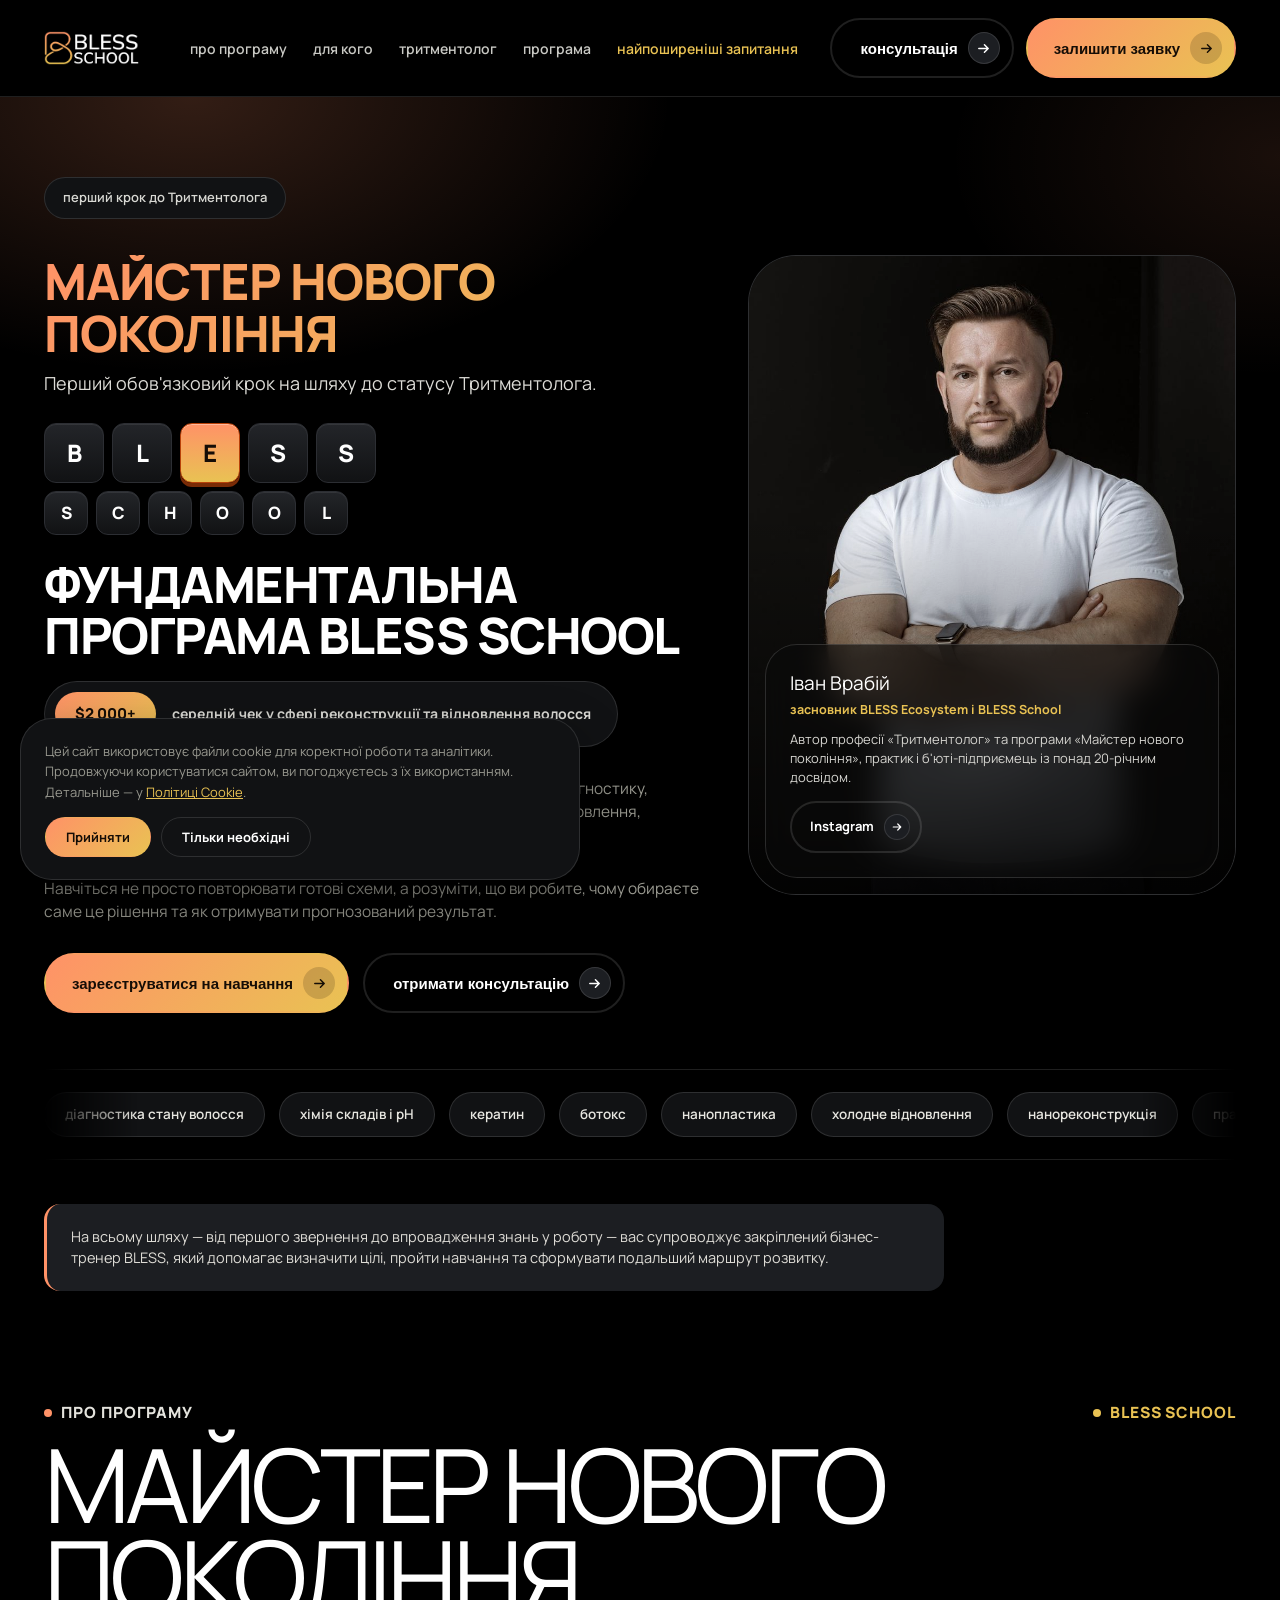
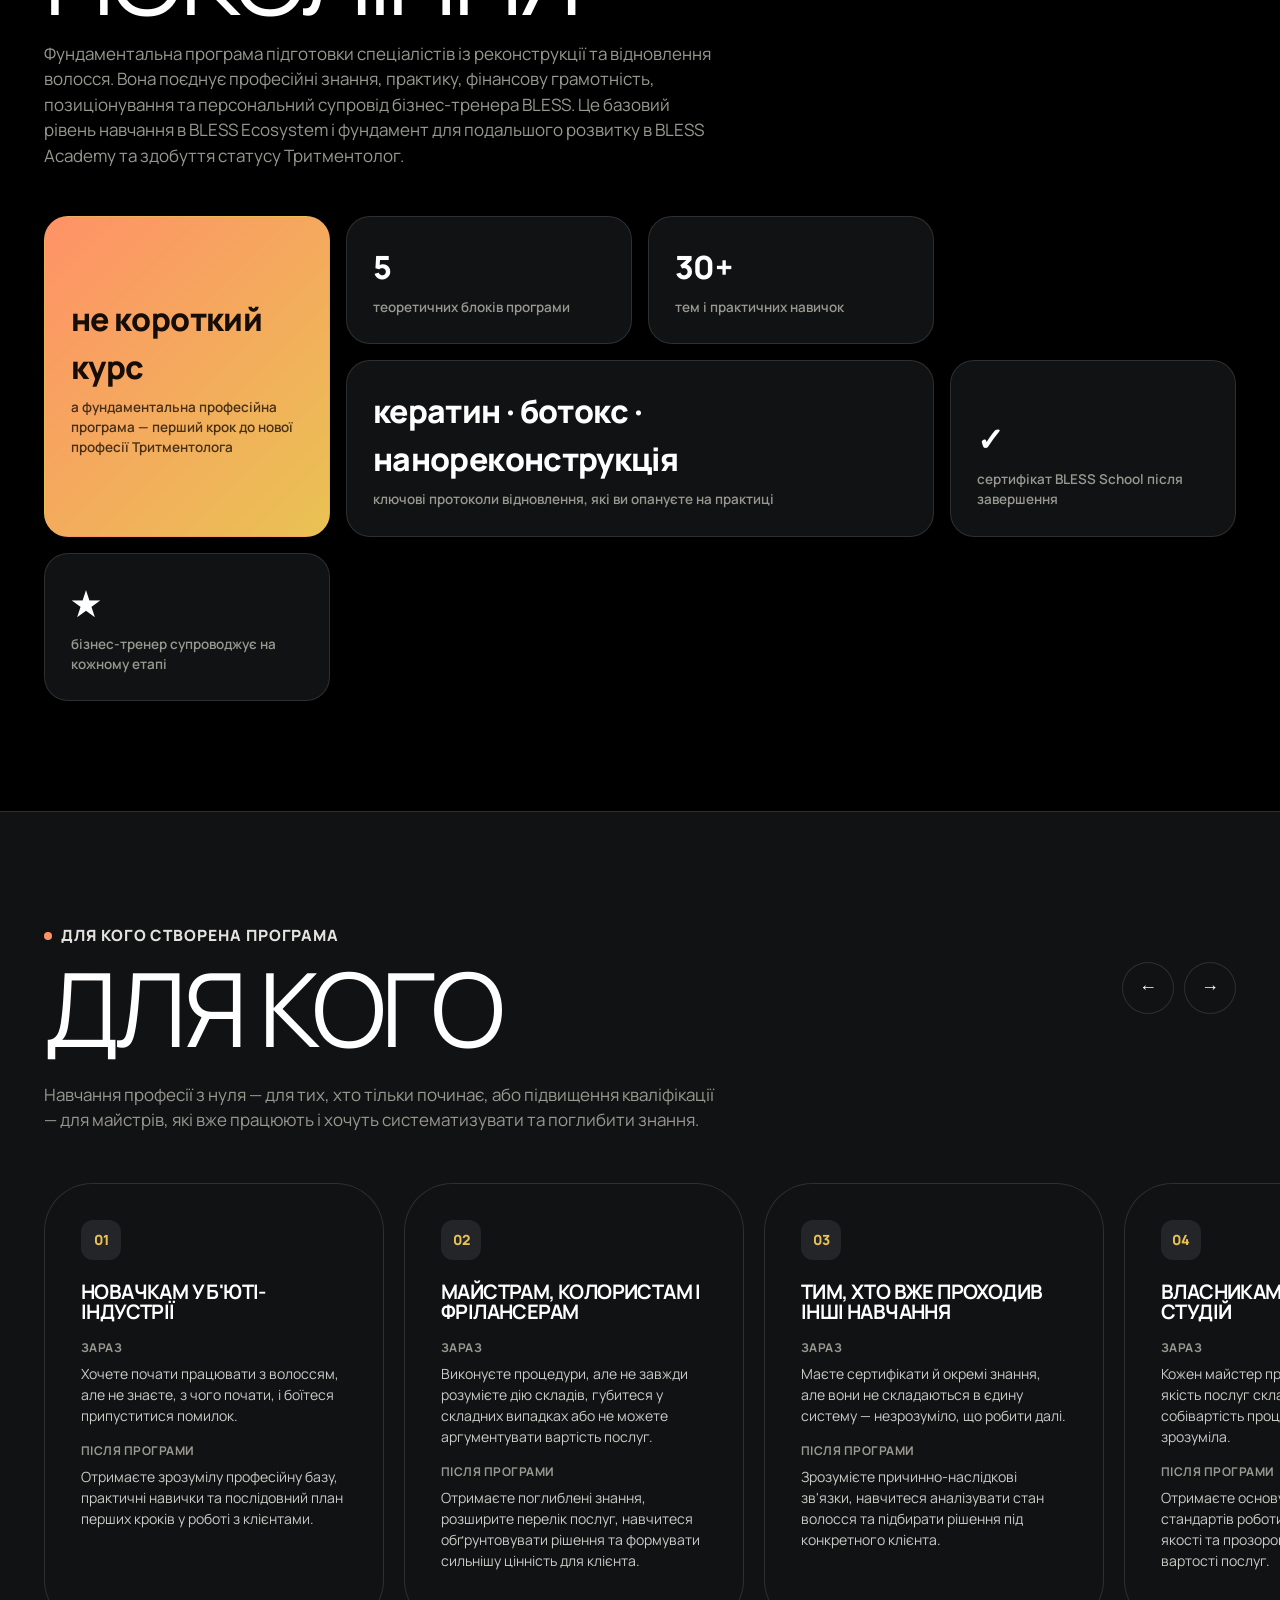
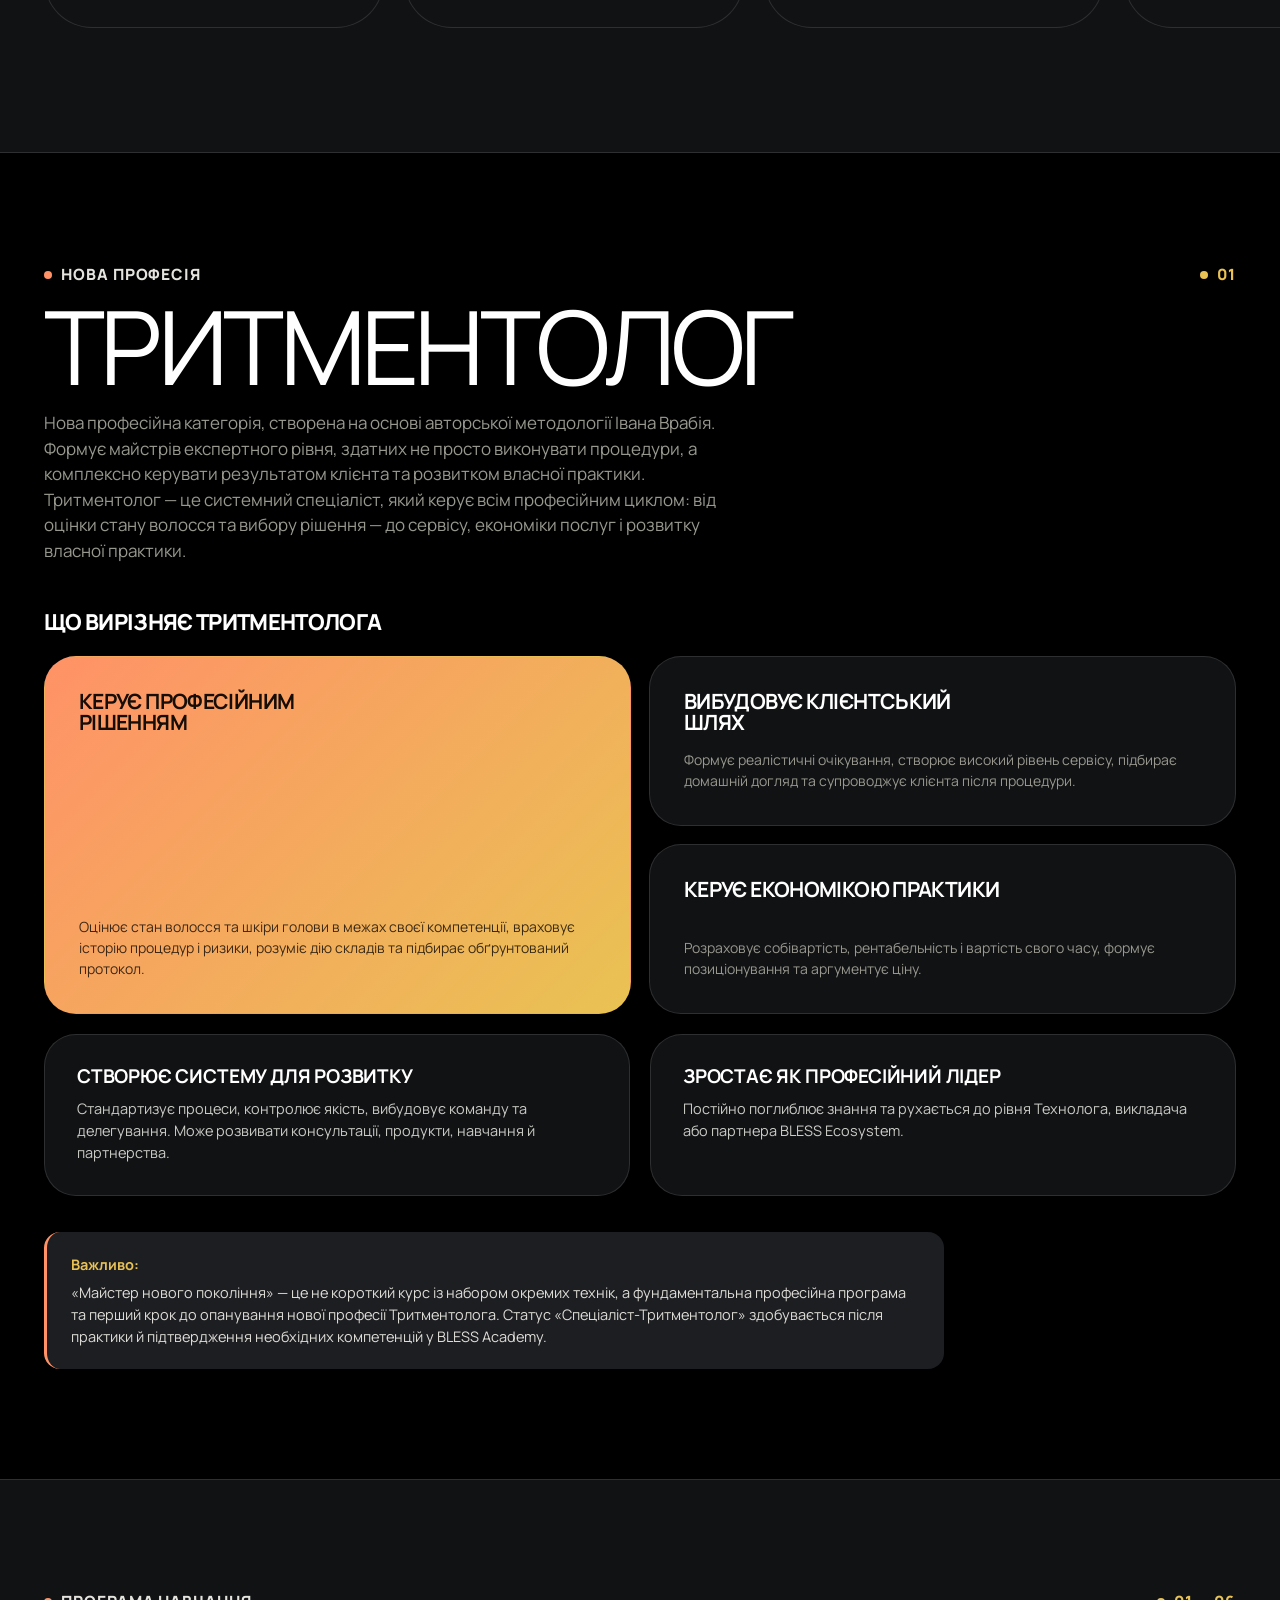
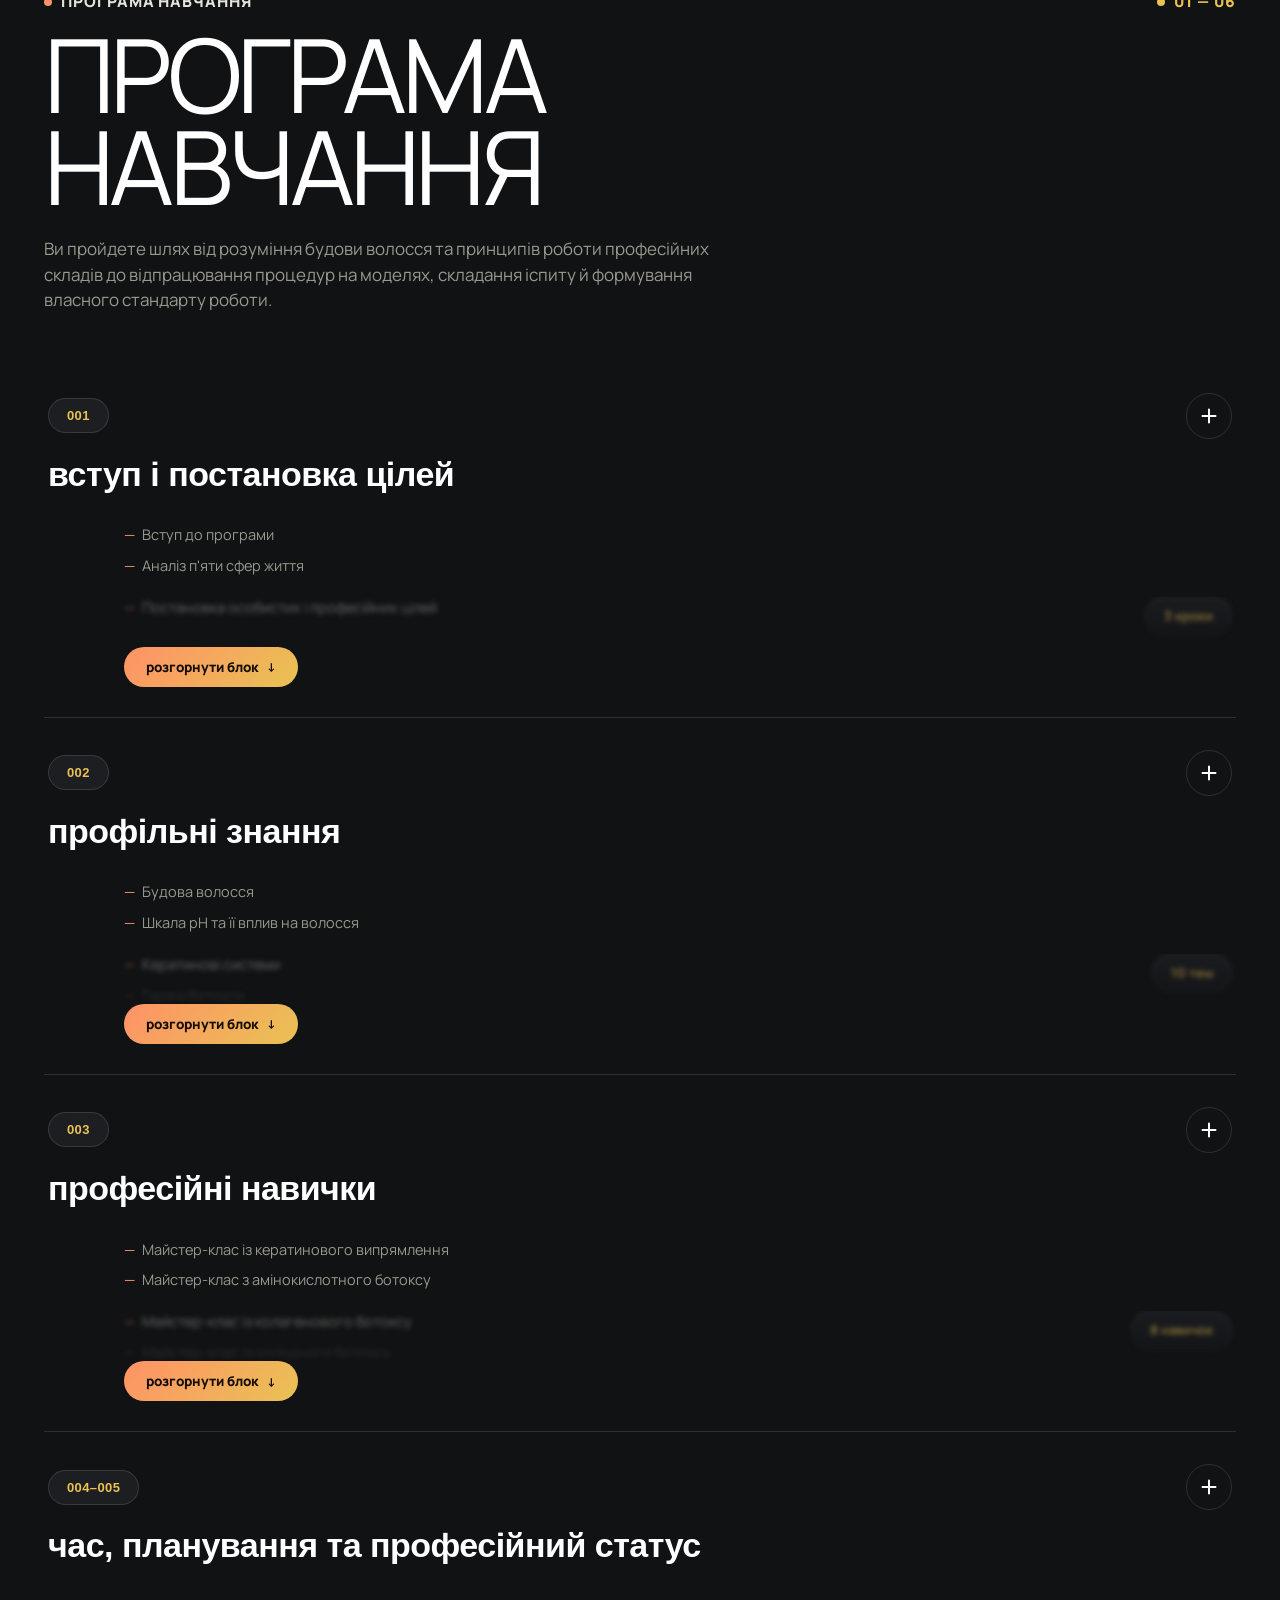
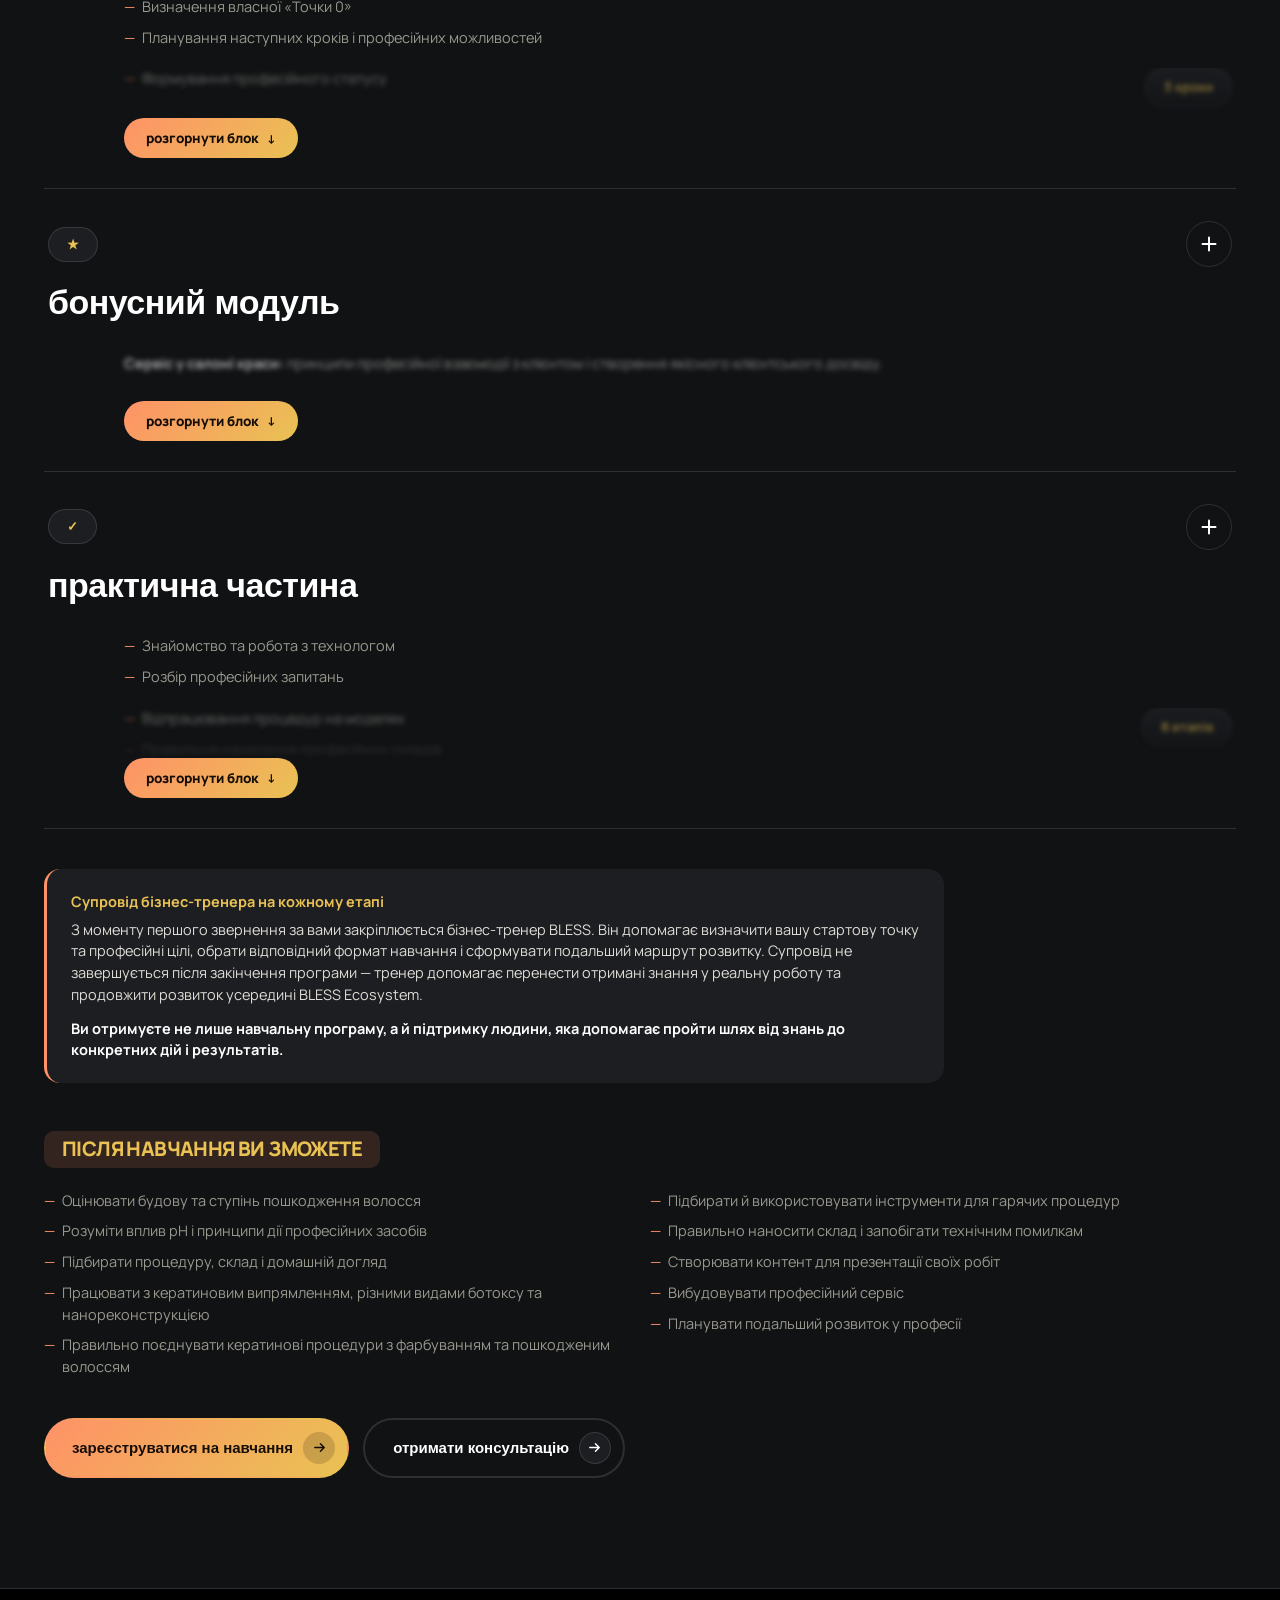
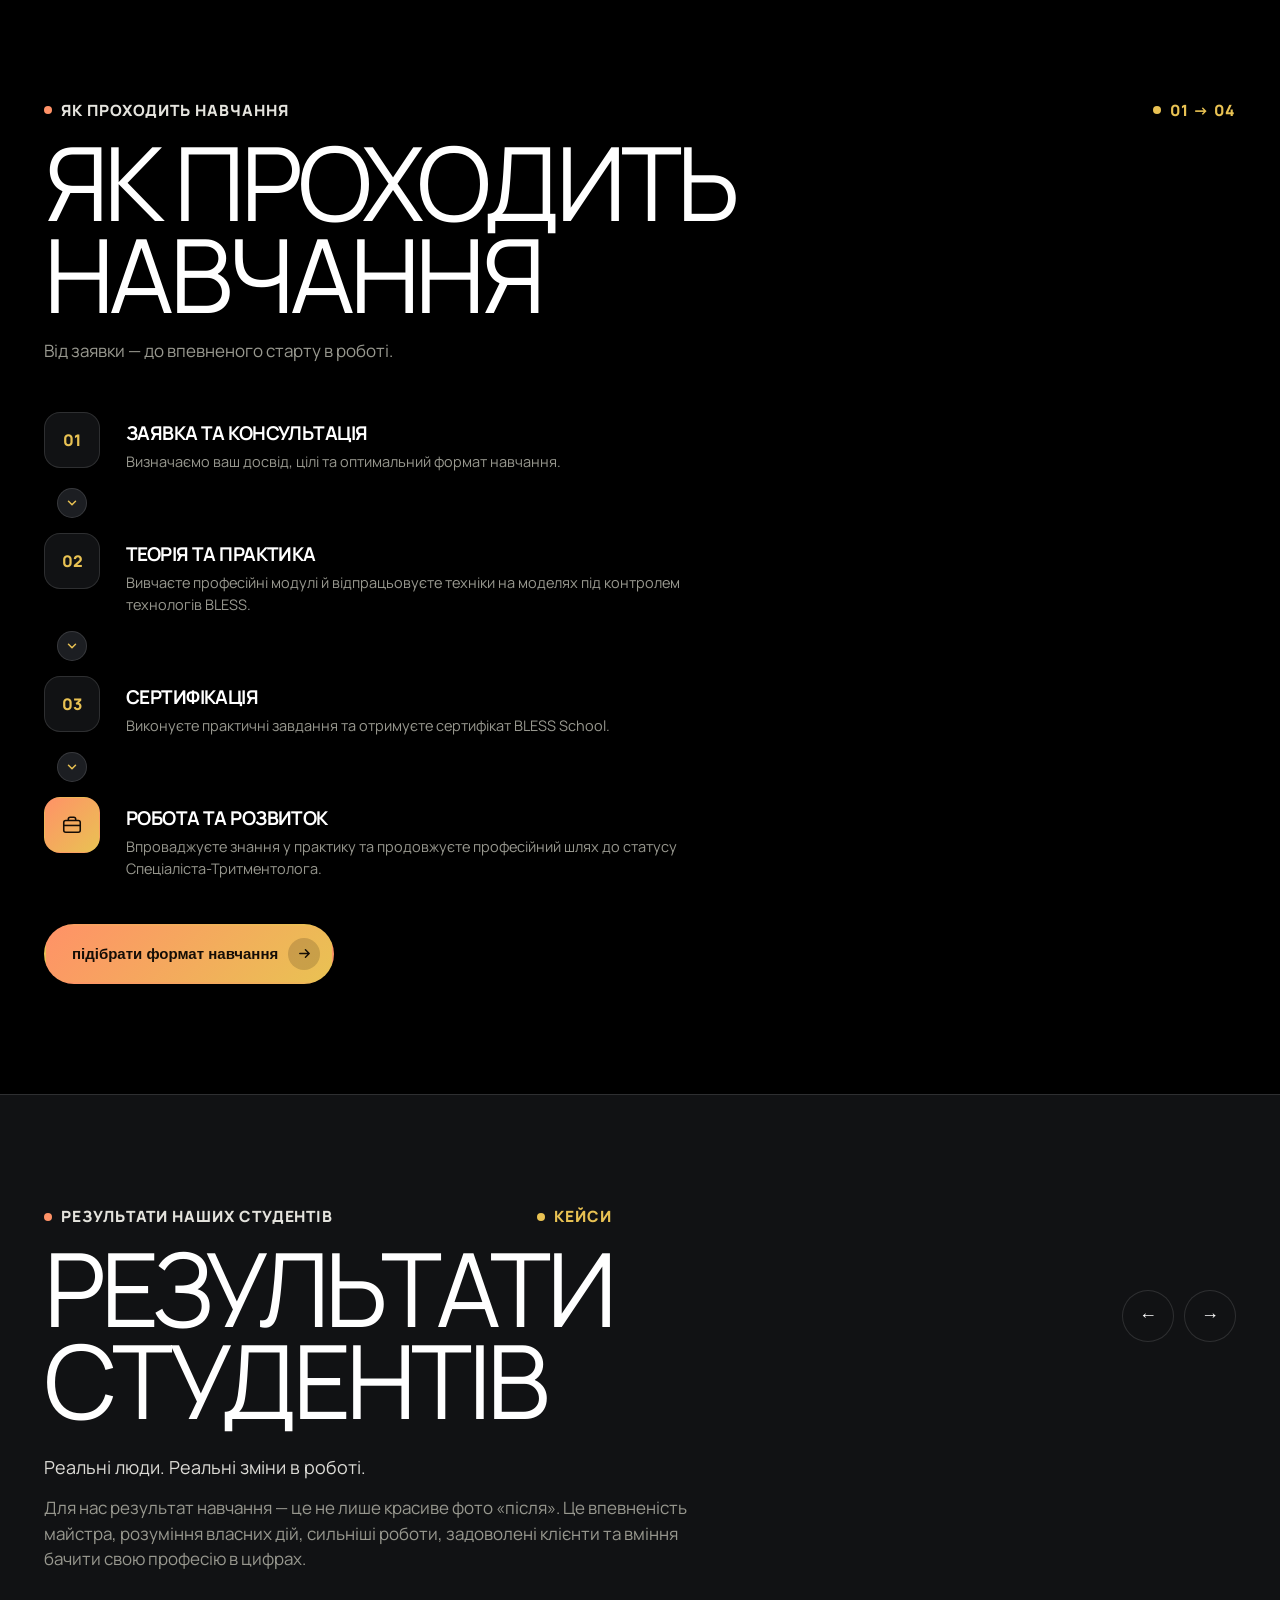
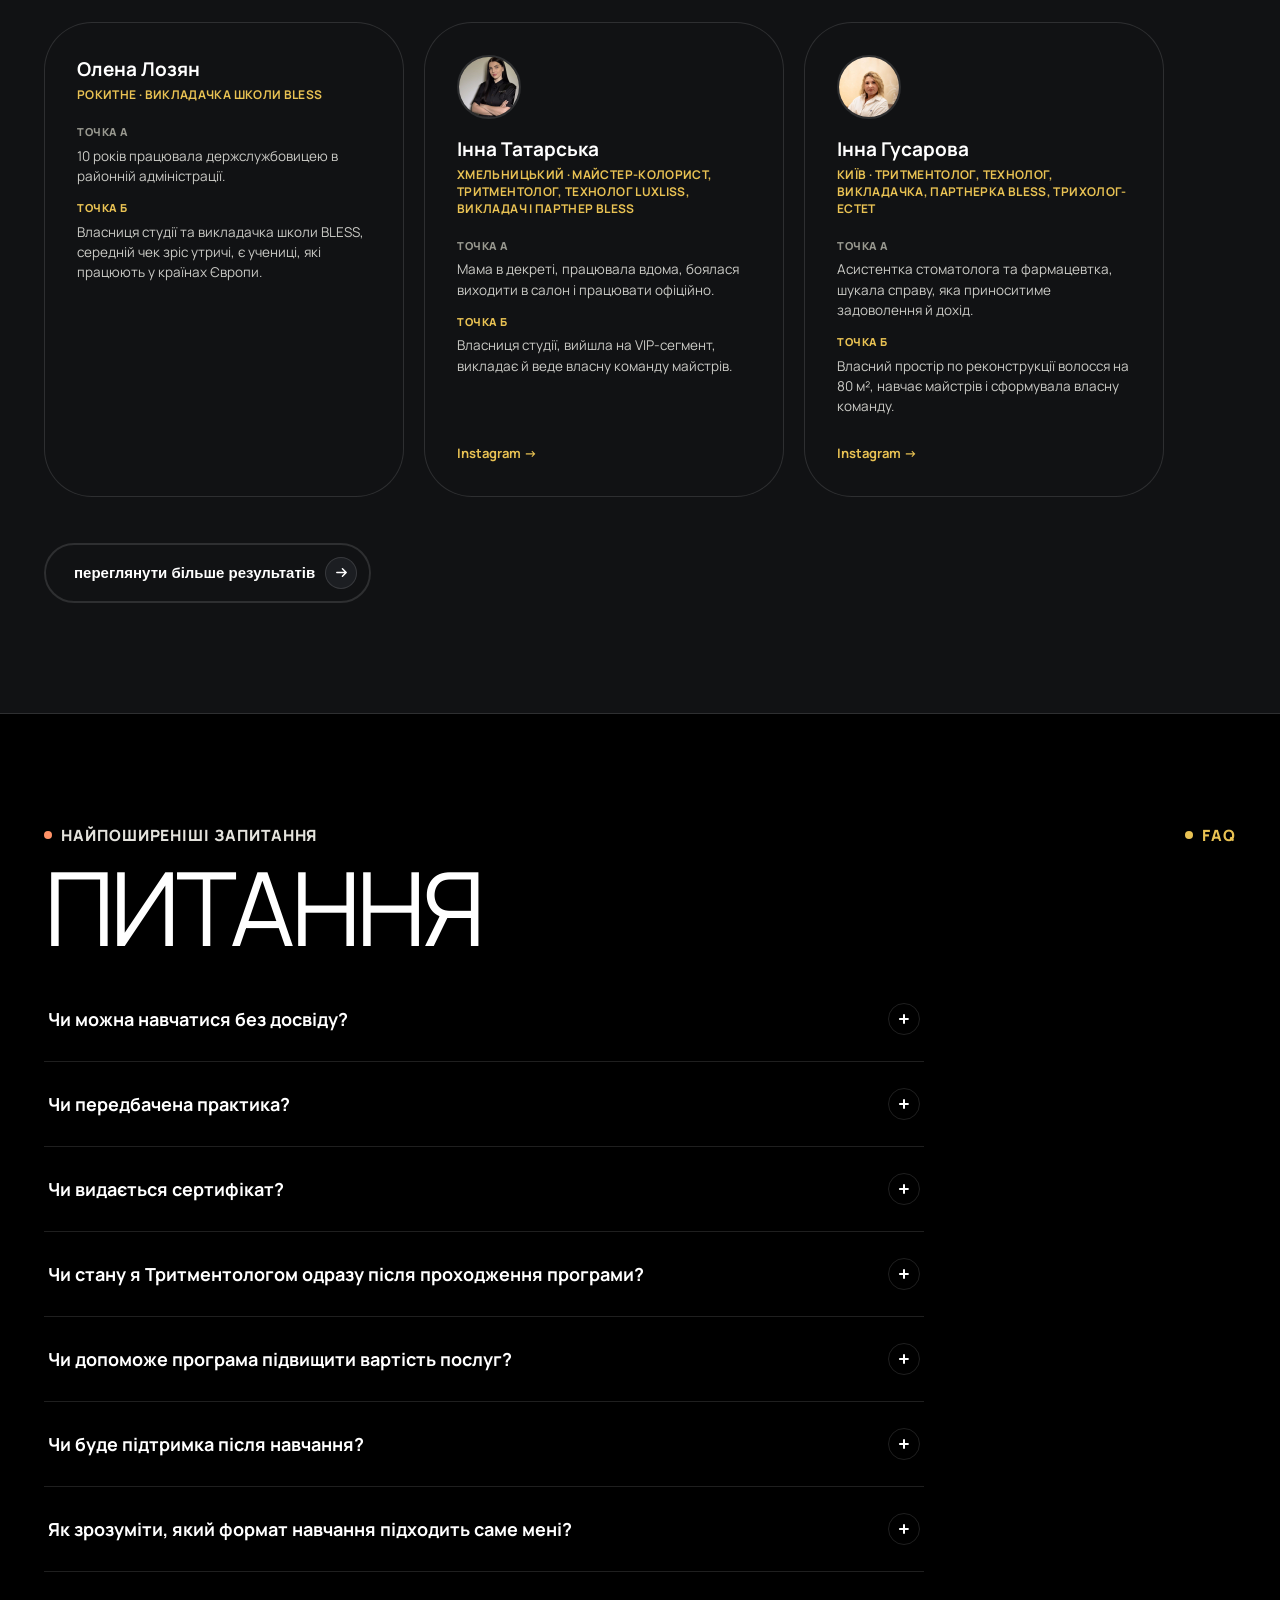
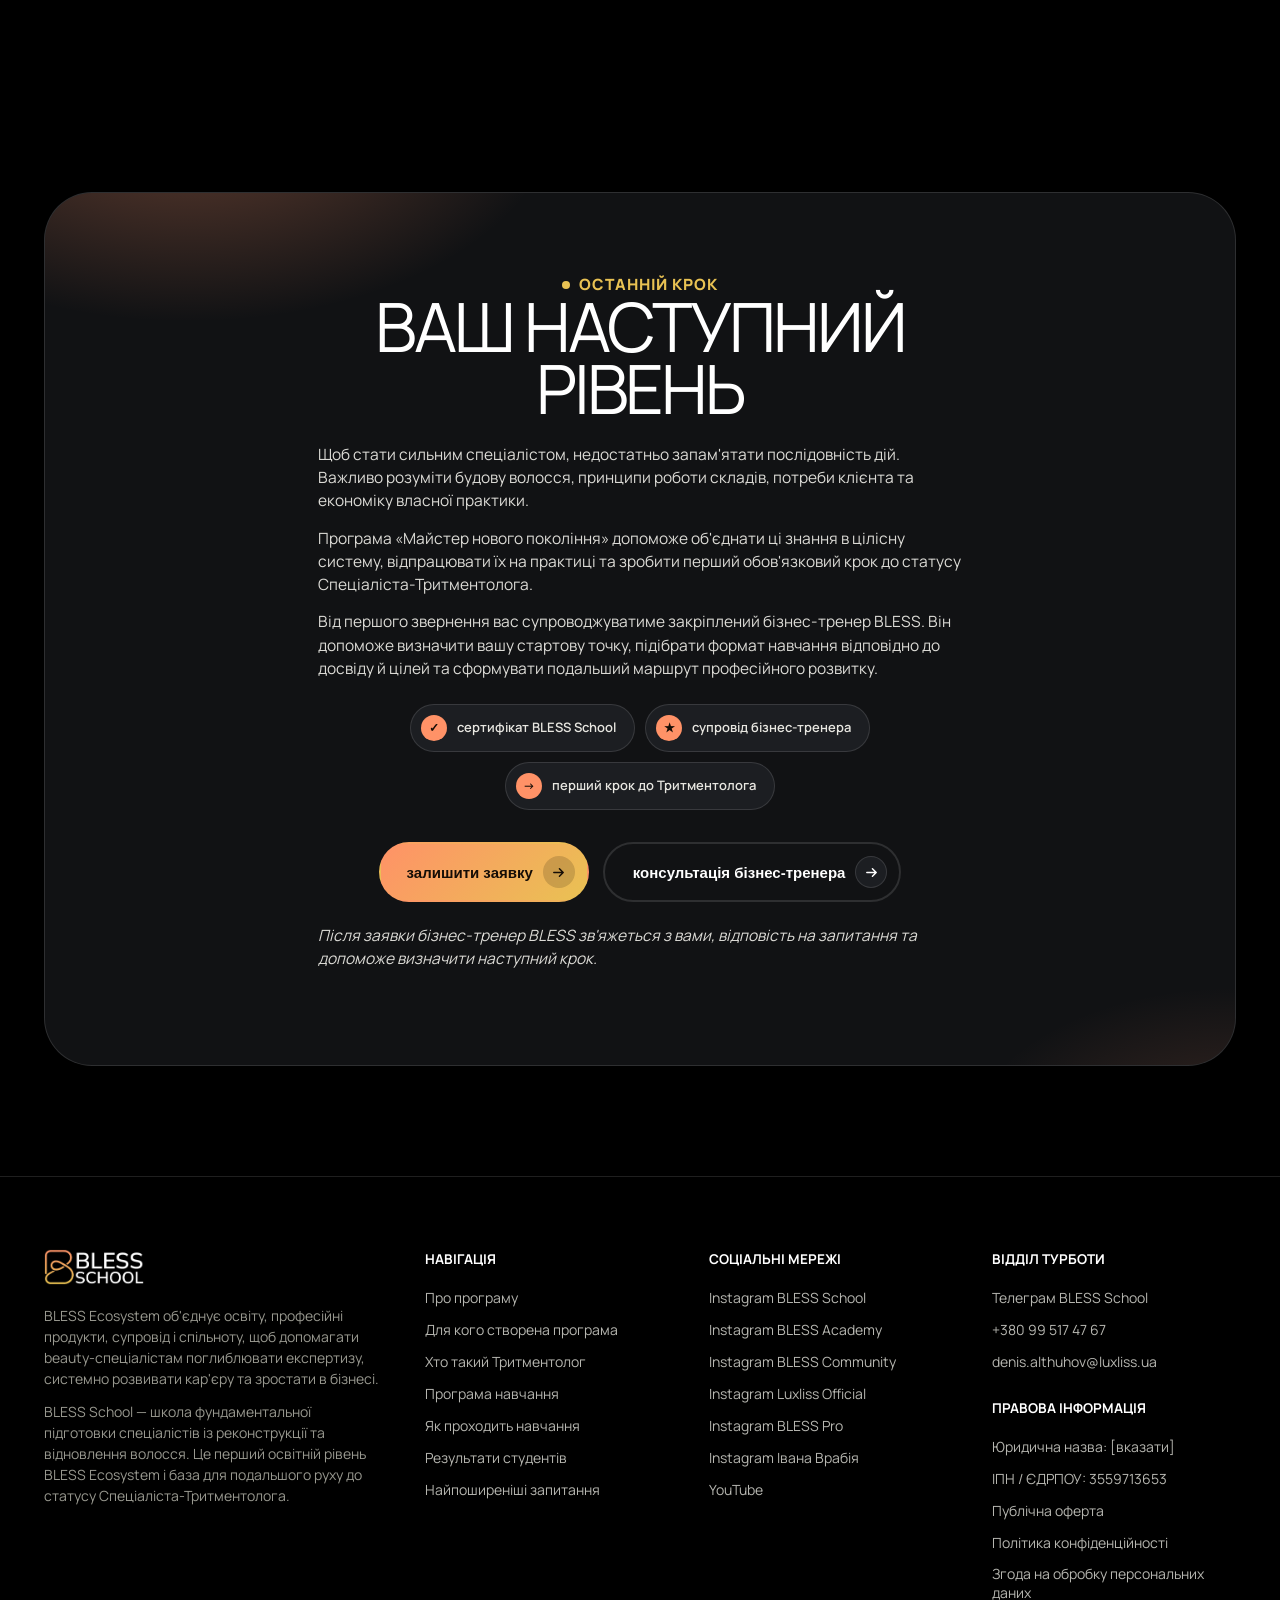
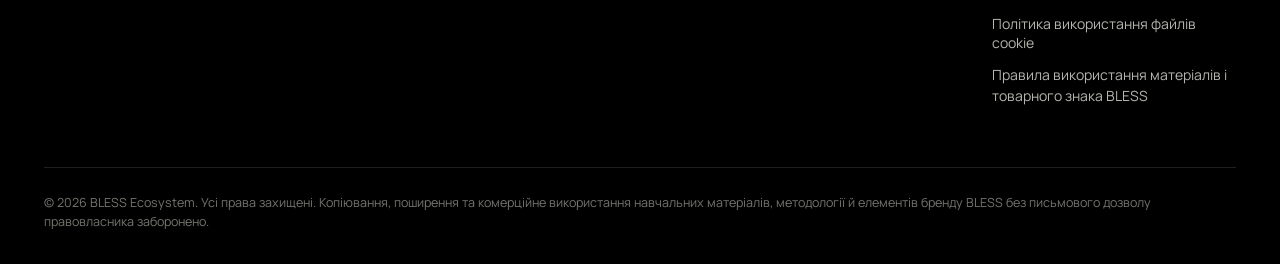
==== commit aae37609: "Update contact info (phone, email, ІПН) in footer and offer modal" ====
--- a/index.html
+++ b/index.html
@@ -1465,13 +1465,13 @@
         <h5>Відділ турботи</h5>
         <ul>
           <li><a href="https://t.me/LuxlissSchoolBot" target="_blank" rel="noopener">Телеграм BLESS School</a></li>
-          <li><a href="tel:+380">+380 (XX) XXX-XX-XX</a></li>
-          <li><a href="mailto:support@bless-ecosystem.com">support@bless-ecosystem.com</a></li>
+          <li><a href="tel:+380995174767">+380 99 517 47 67</a></li>
+          <li><a href="mailto:denis.althuhov@luxliss.ua">denis.althuhov@luxliss.ua</a></li>
         </ul>
         <h5 style="margin-top:26px;">Правова інформація</h5>
         <ul>
           <li>Юридична назва: [вказати]</li>
-          <li>ІПН / ЄДРПОУ: [вказати]</li>
+          <li>ІПН / ЄДРПОУ: 3559713653</li>
           <li><button class="foot-doclink" onclick="openModal('offer')">Публічна оферта</button></li>
           <li><button class="foot-doclink" onclick="openModal('privacy')">Політика конфіденційності</button></li>
           <li><button class="foot-doclink" onclick="openModal('consent')">Згода на обробку персональних даних</button></li>
@@ -1526,7 +1526,7 @@
   <div class="modal doc-modal">
     <button class="modal-close" onclick="closeModal('offer')">✕</button>
     <h3>Публічна оферта</h3>
-    <div class="doc-meta">Договір про надання освітніх послуг · редакція від 10.08.2026 · Виконавець: [вказати юридичну назву], ІПН/ЄДРПОУ [вказати]</div>
+    <div class="doc-meta">Договір про надання освітніх послуг · редакція від 10.08.2026 · Виконавець: [вказати юридичну назву], ІПН/ЄДРПОУ 3559713653</div>
     <div class="doc-body">
       <h4>1. Загальні положення</h4>
       <p>Цей документ є публічною офертою (пропозицією) [вказати юридичну назву] (далі — «Виконавець», «BLESS School») укласти договір про надання освітніх послуг на викладених нижче умовах. Оплата послуг або подання заявки на навчання через цей сайт означає повну та безумовну згоду Замовника (Слухача) з умовами цієї оферти (акцепт).</p>
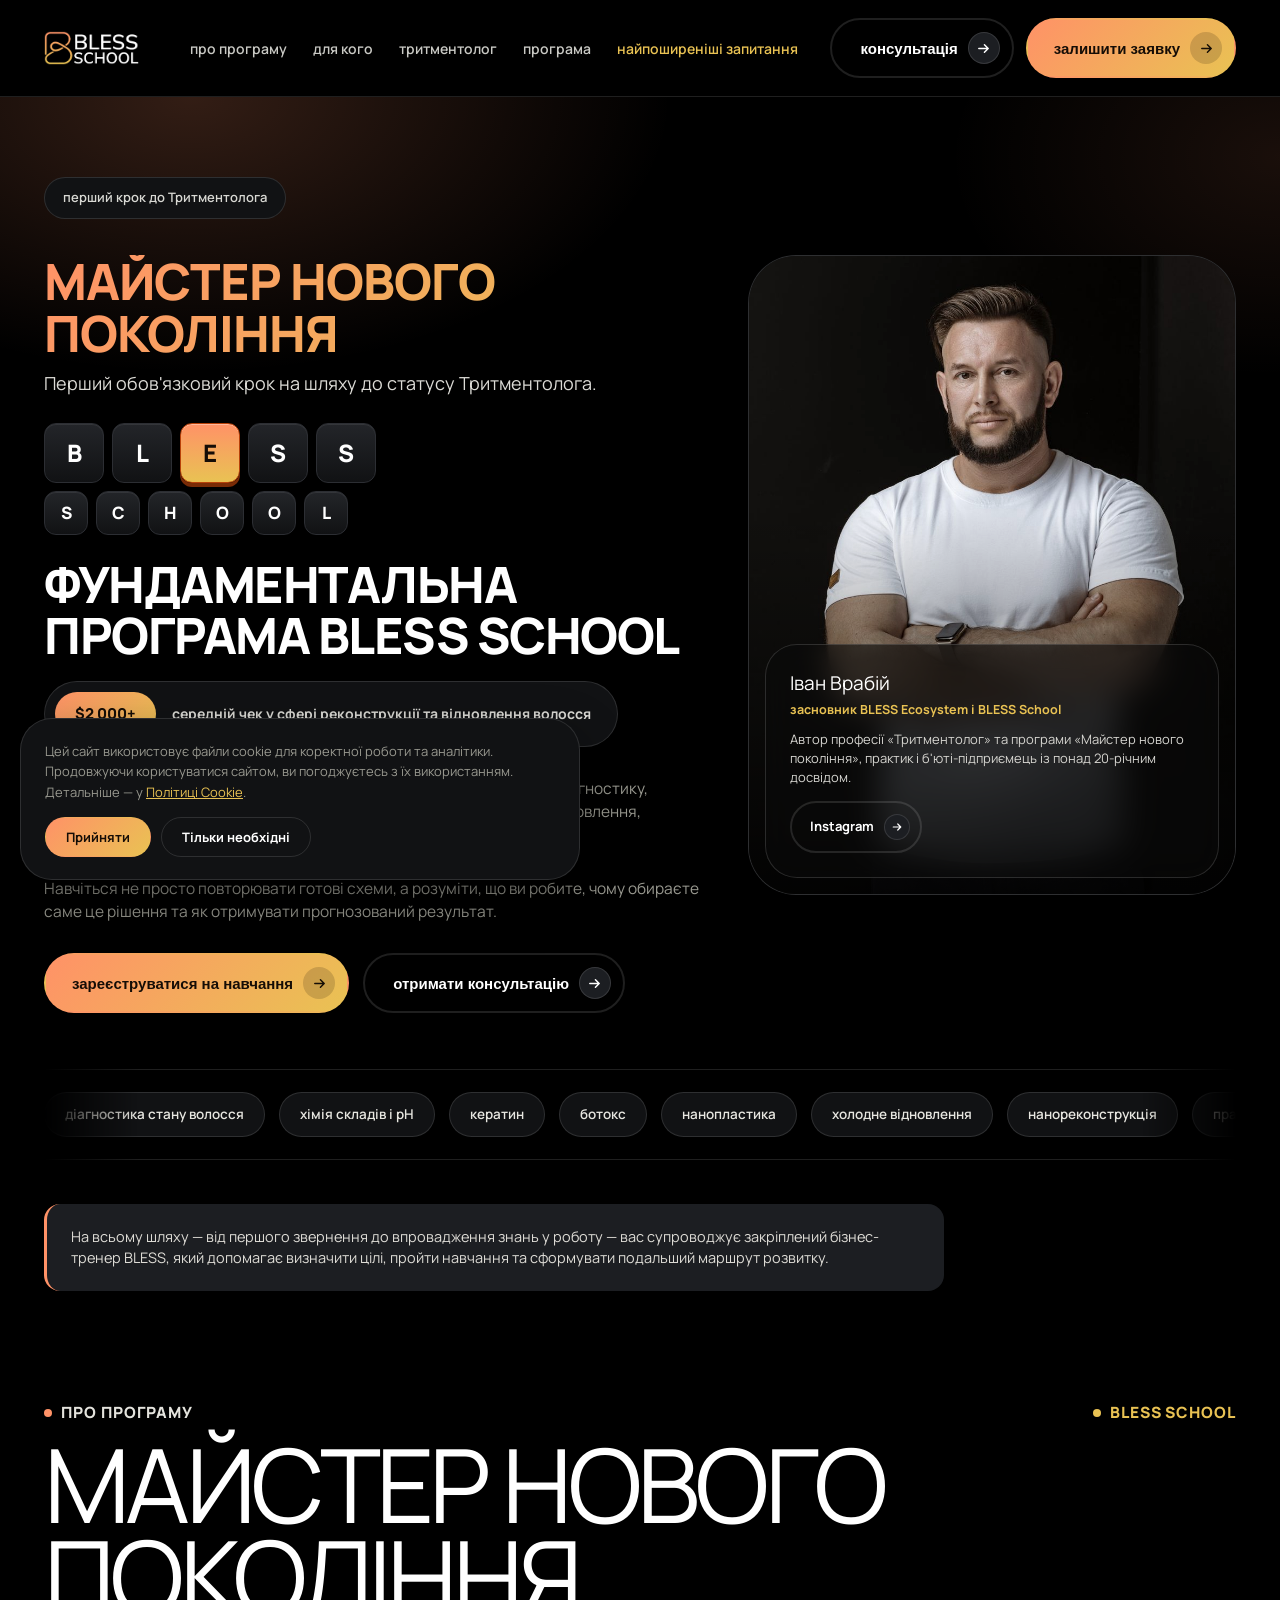
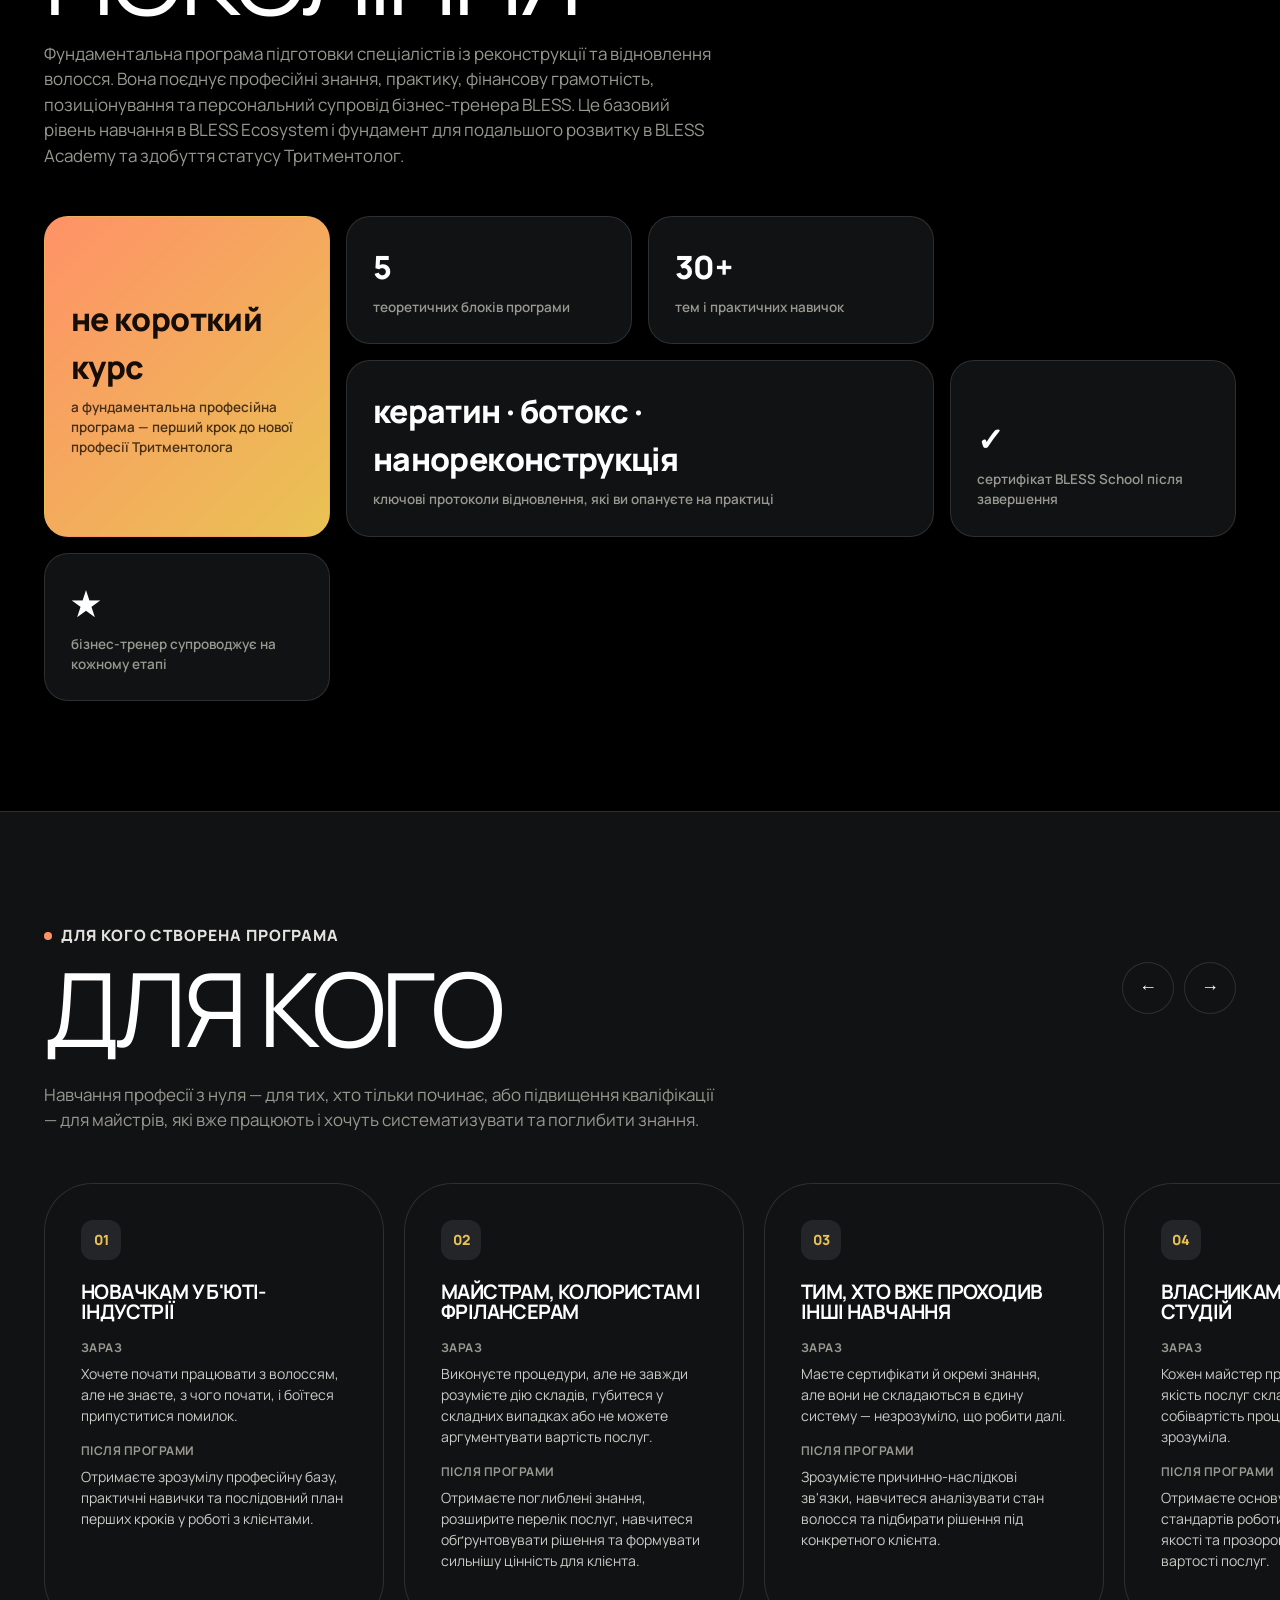
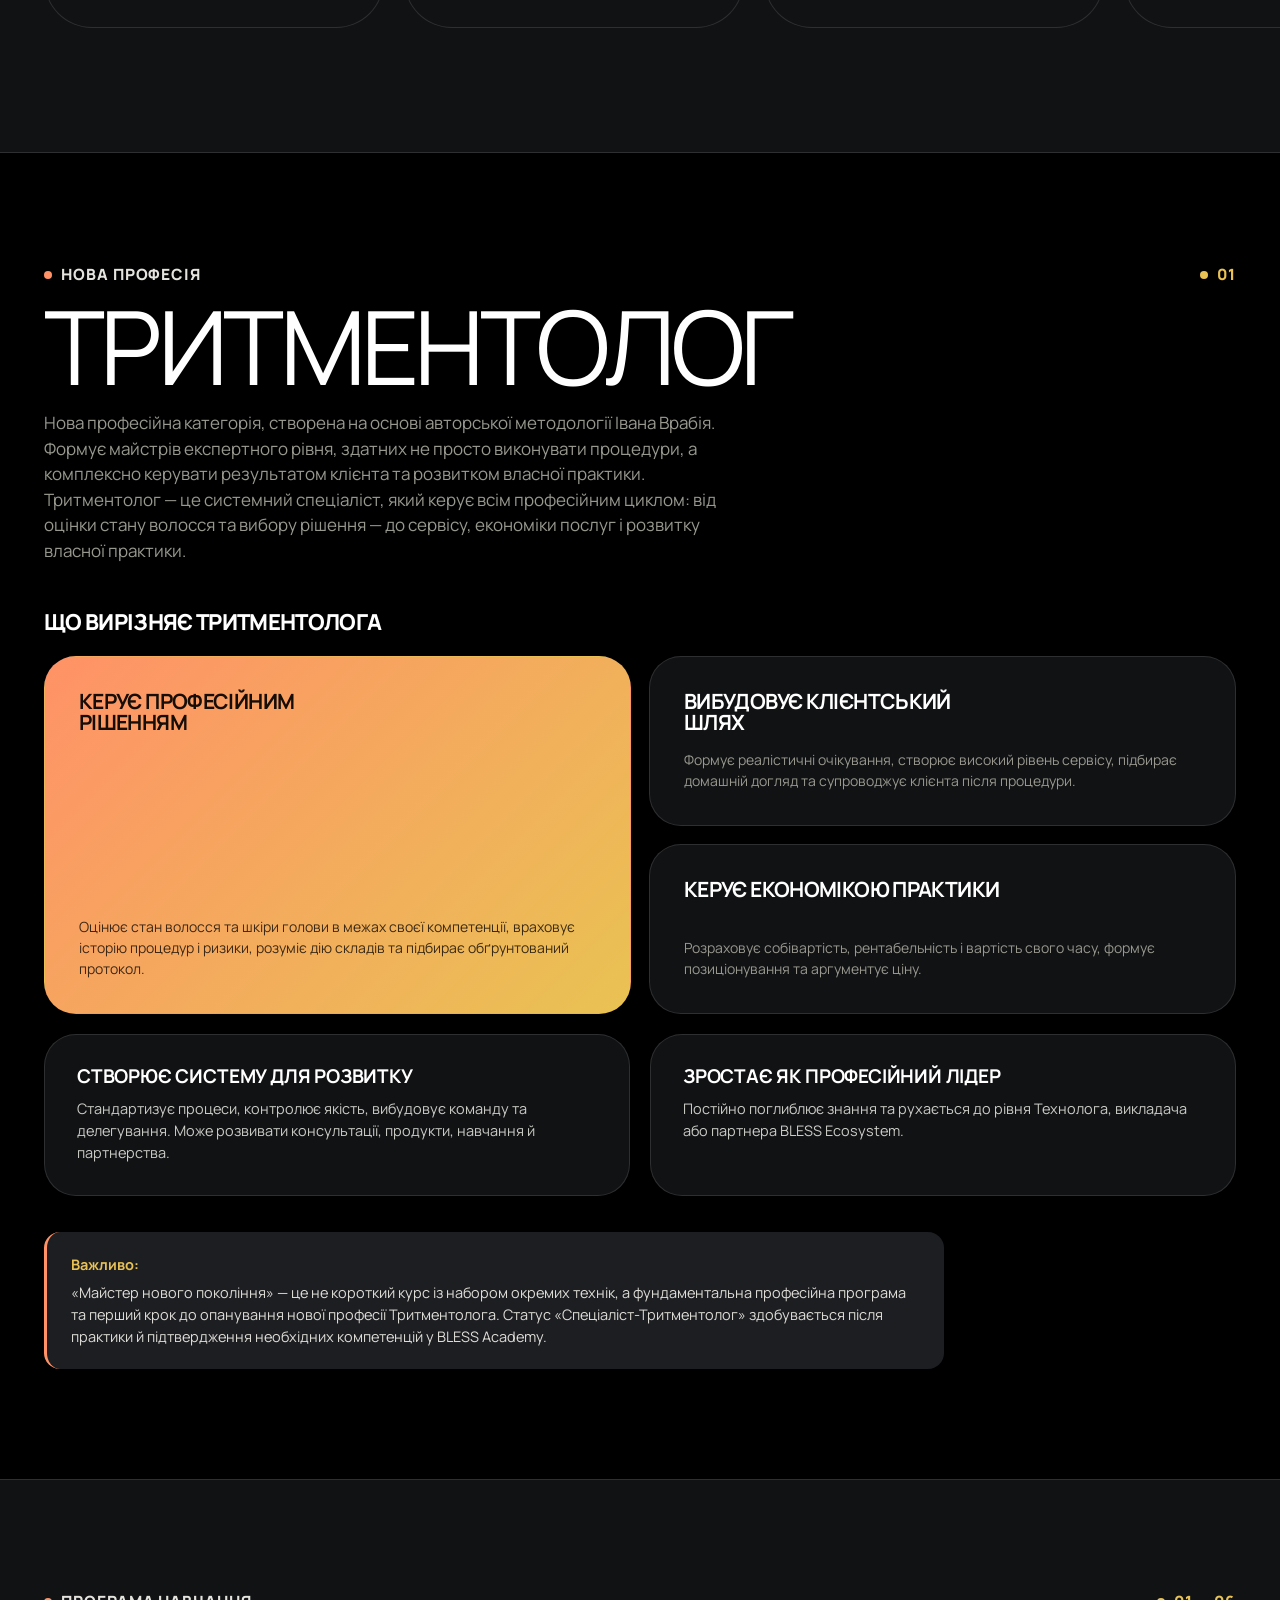
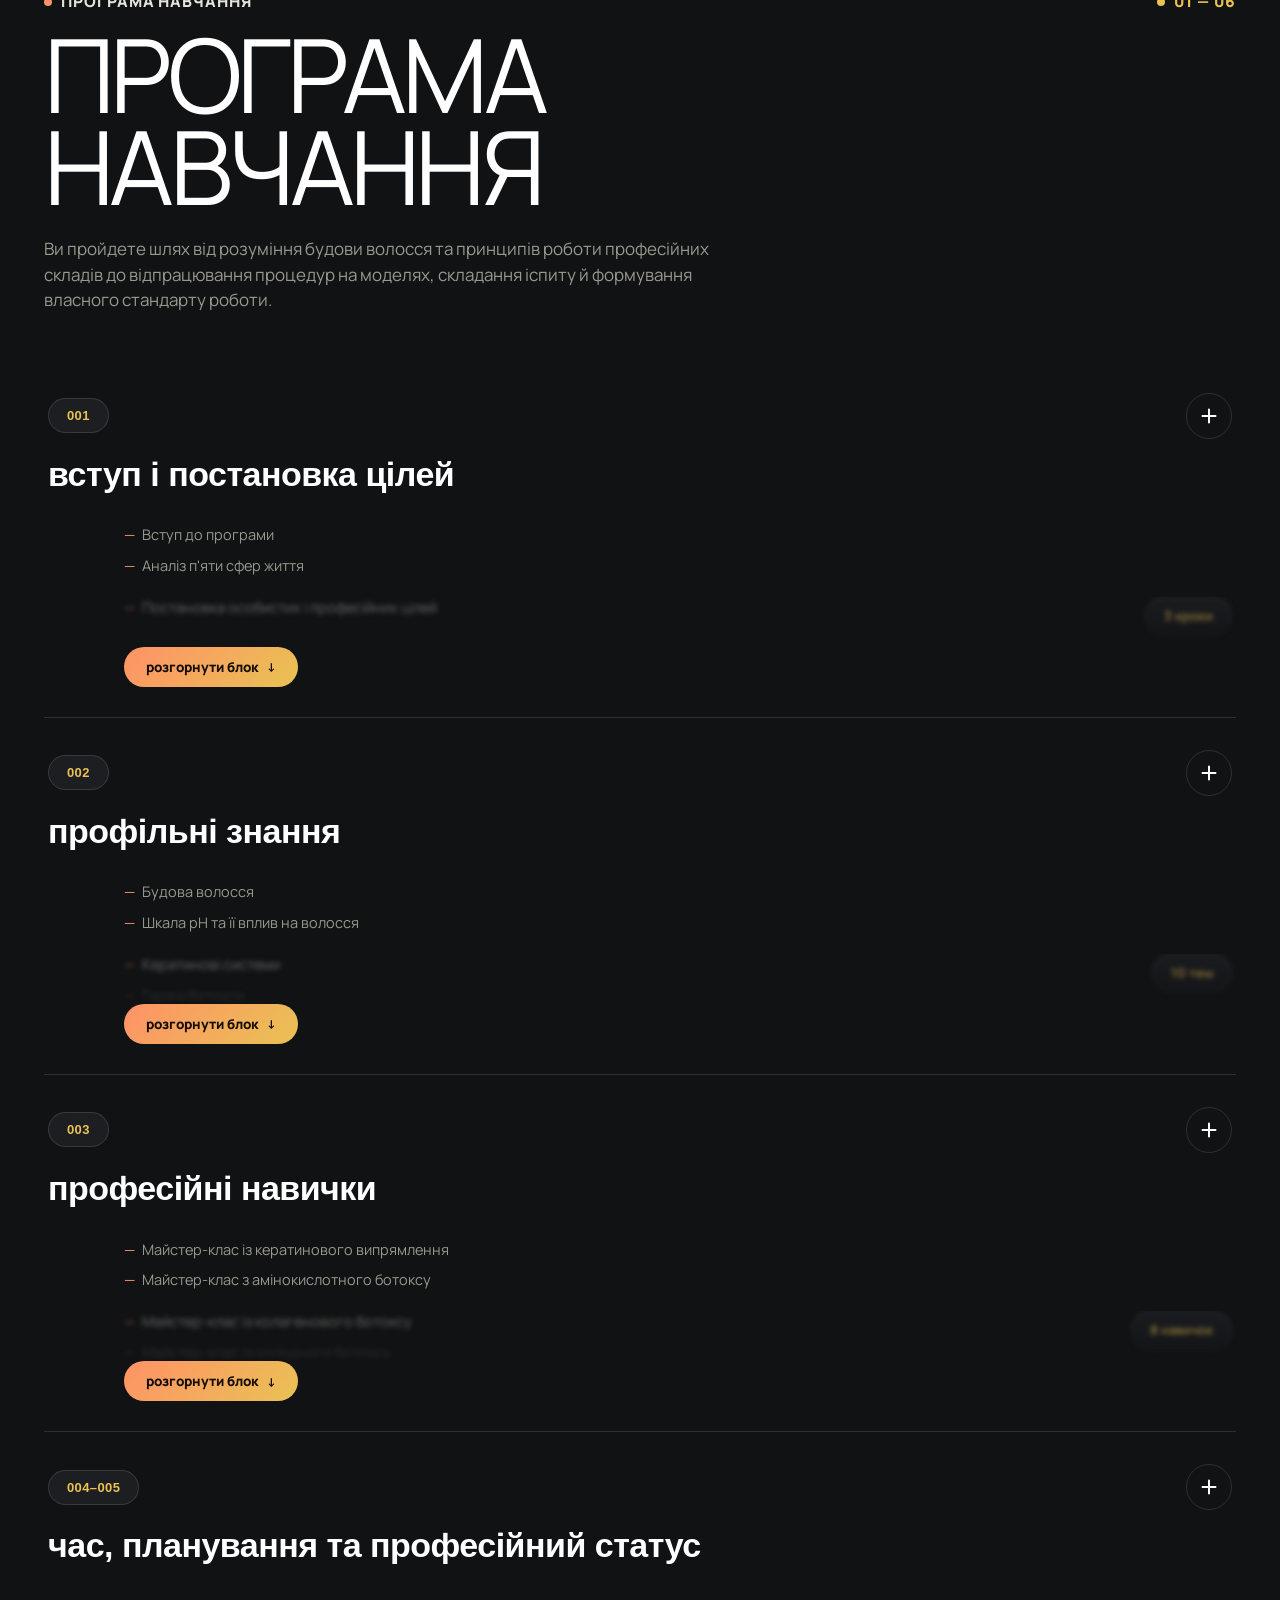
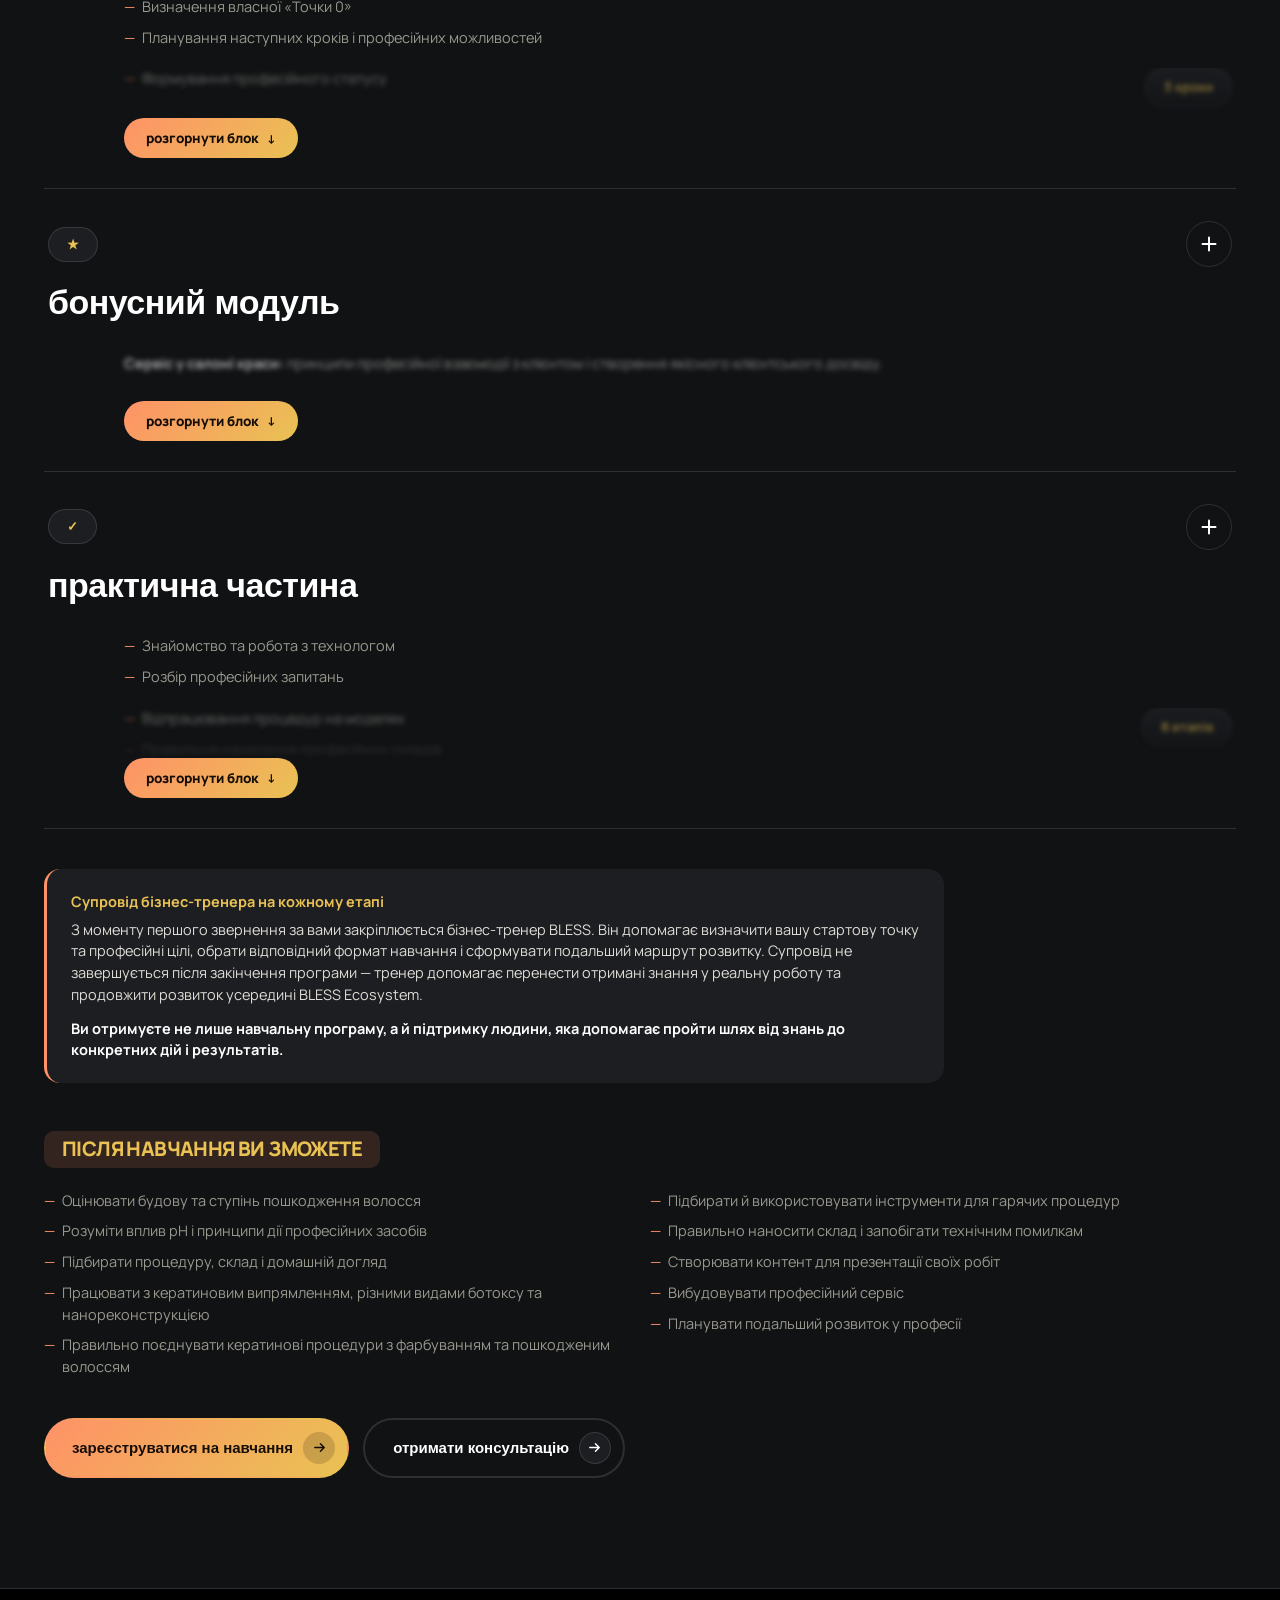
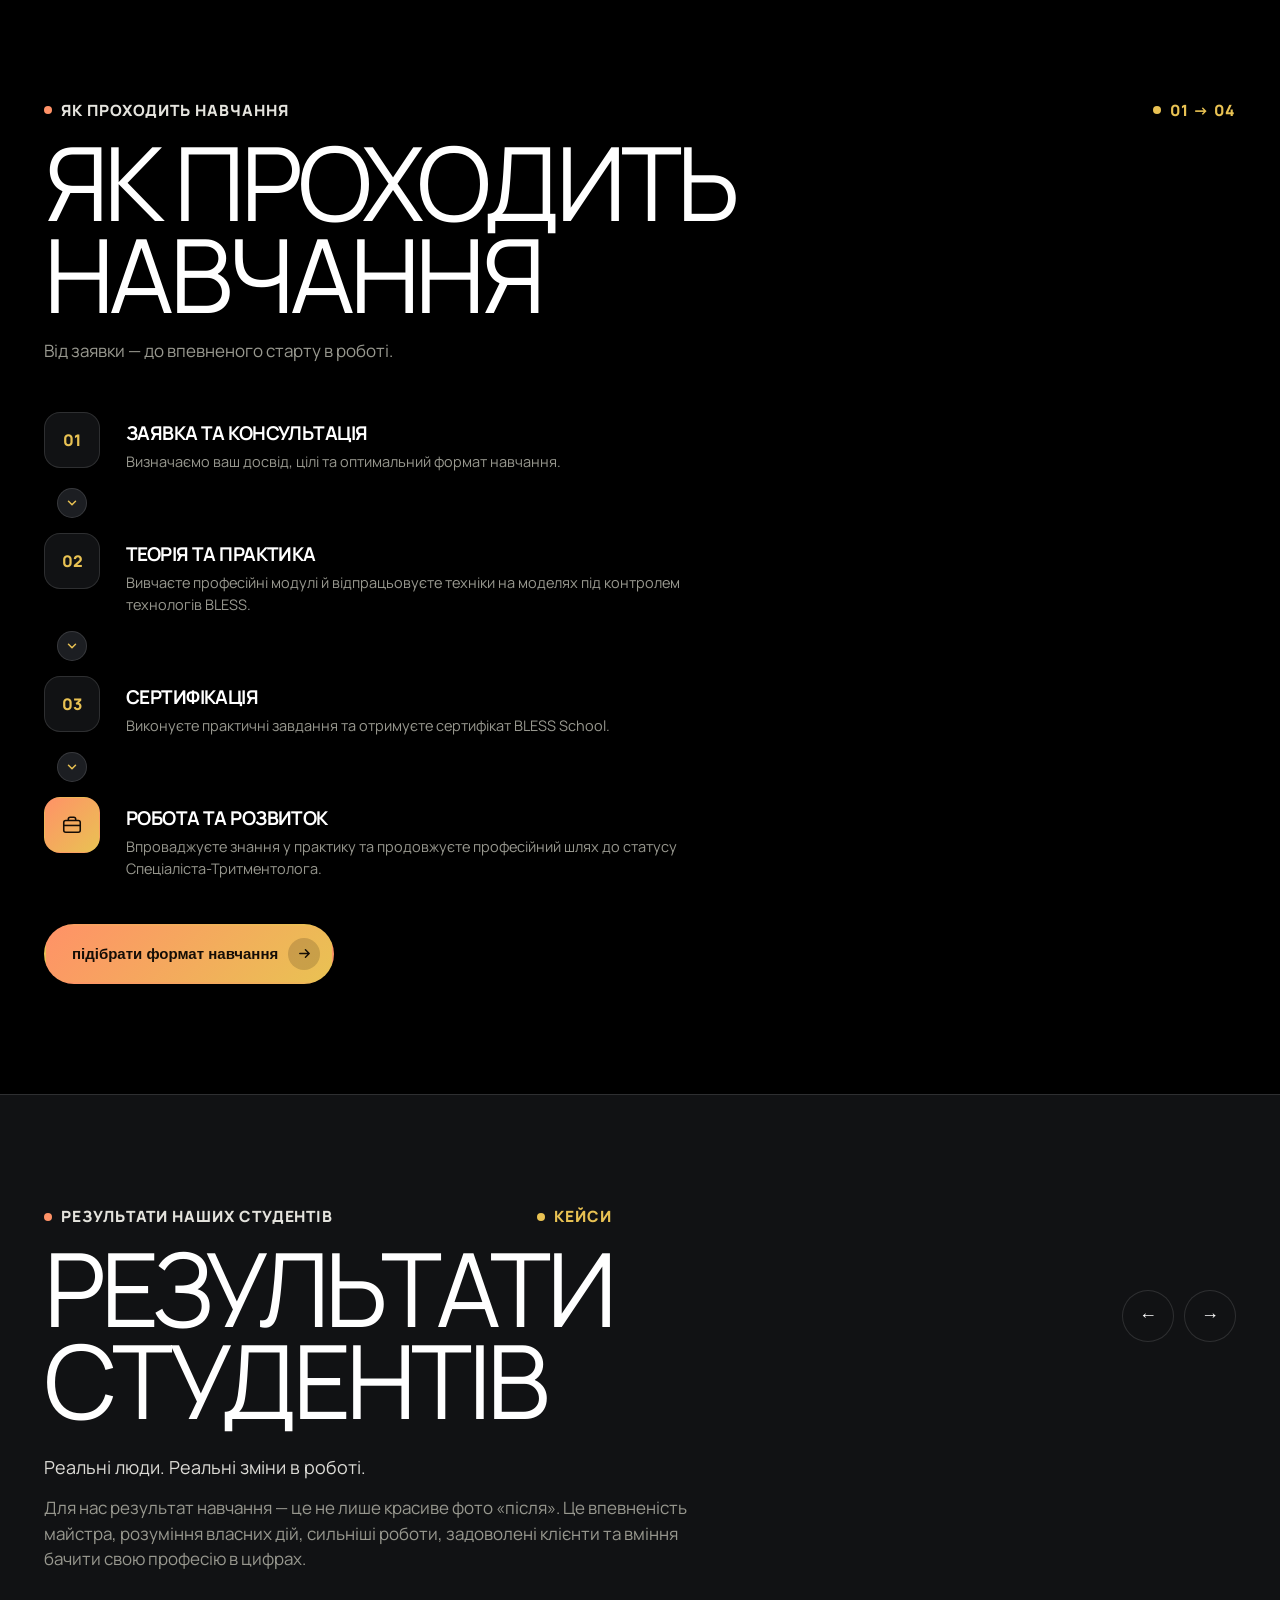
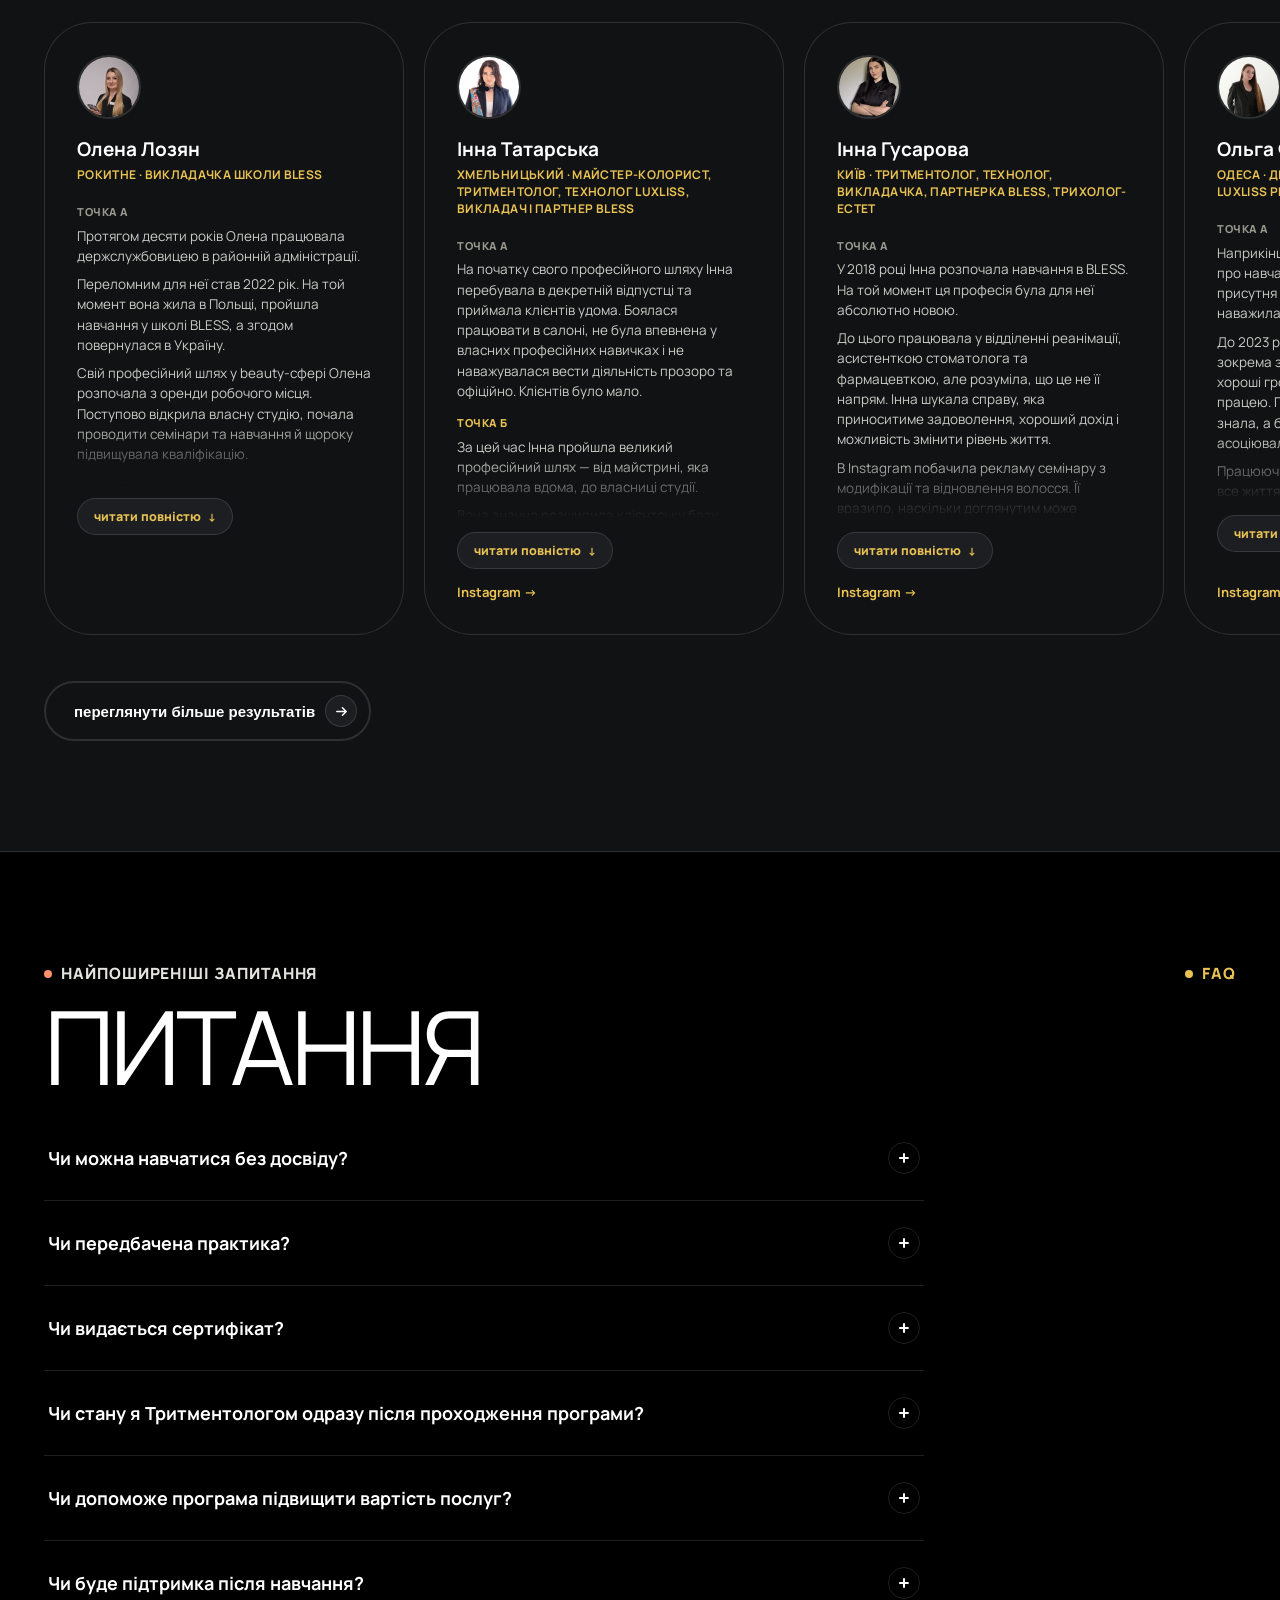
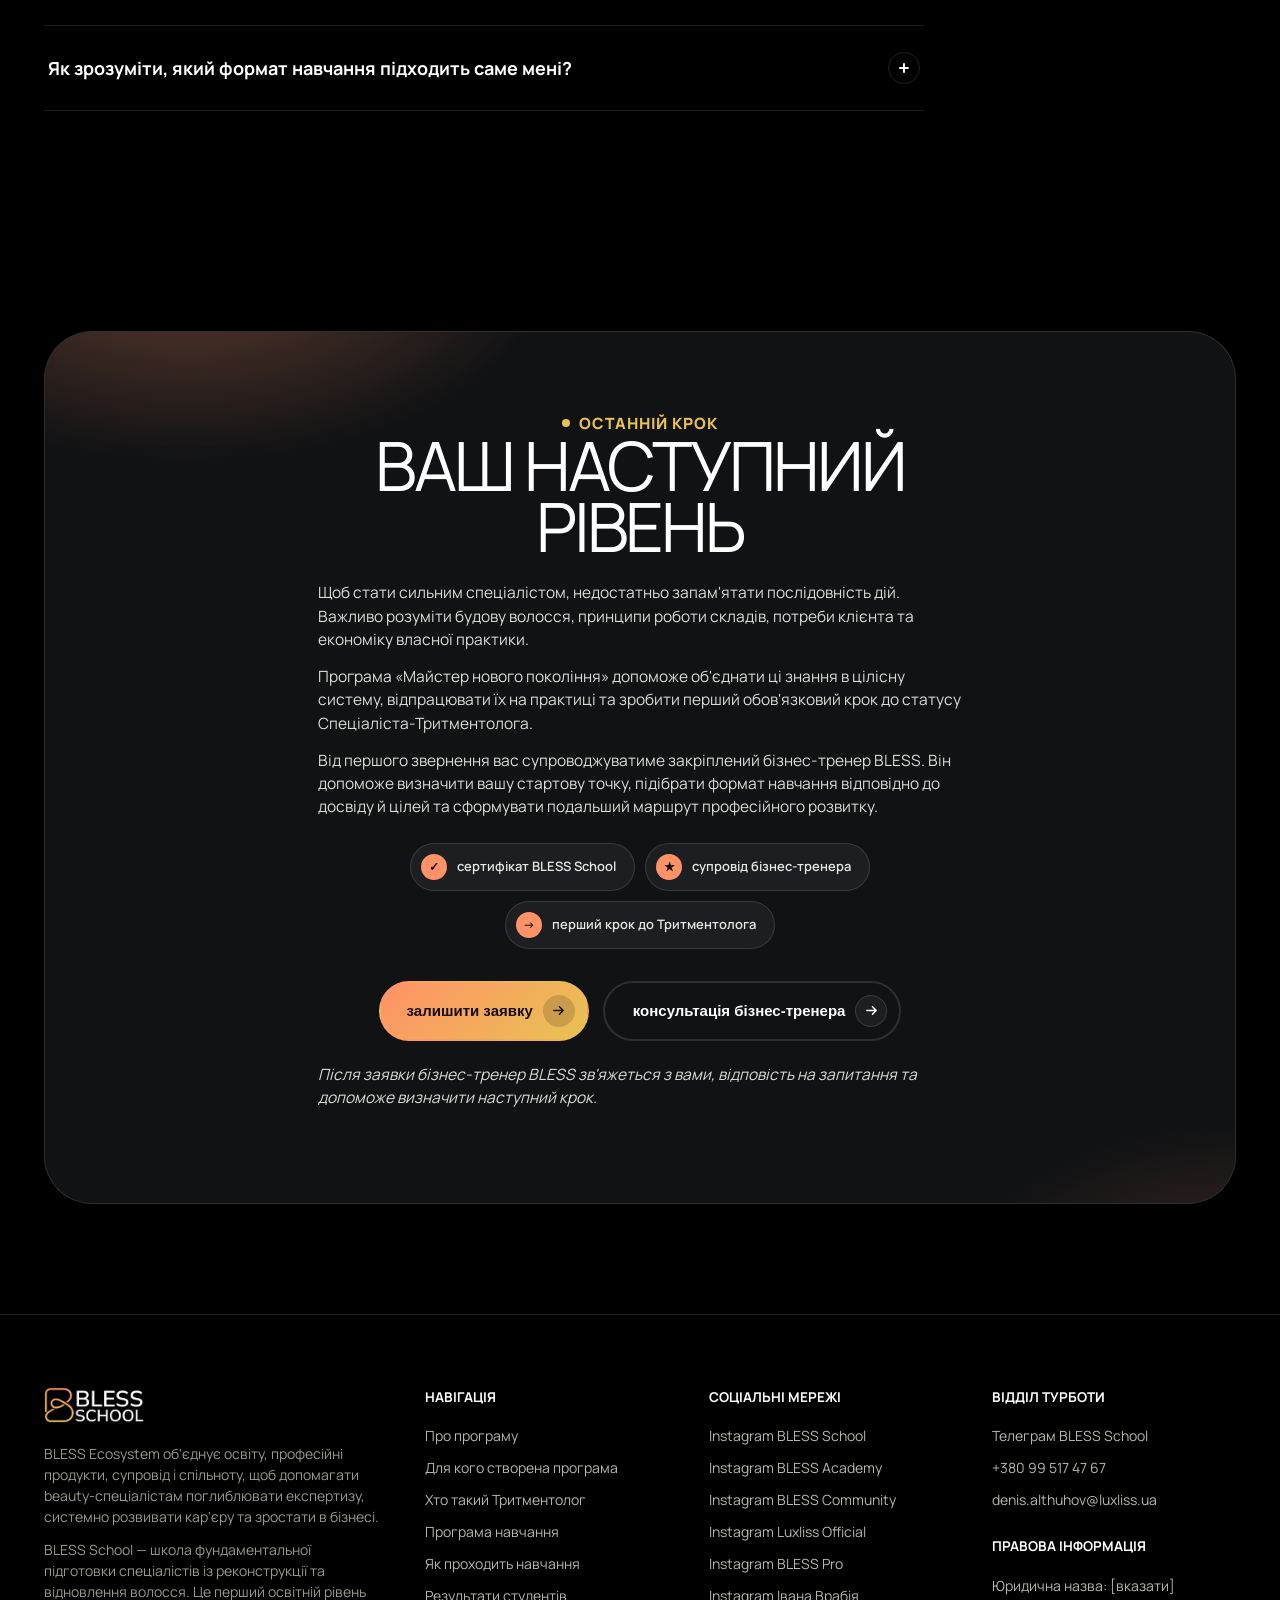
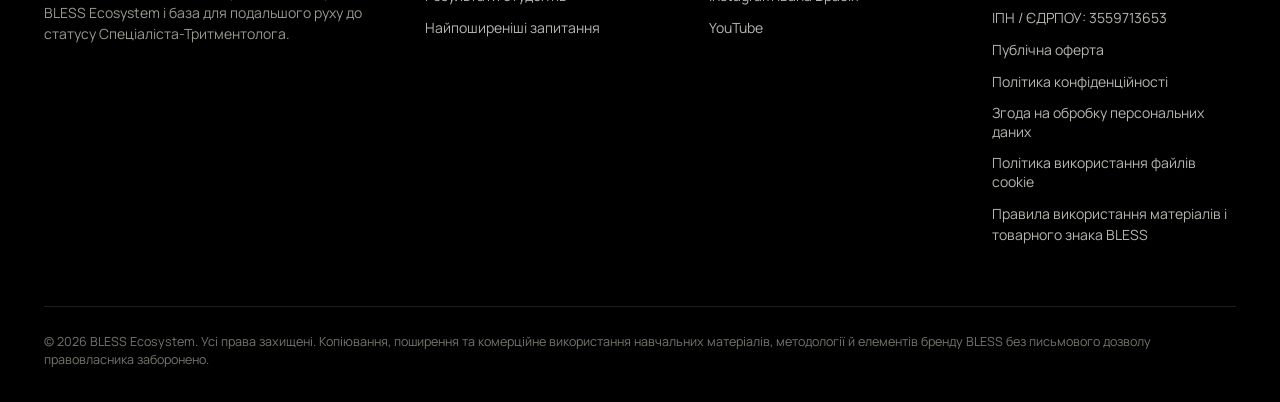
==== commit 01f6d221: "Rename bless-school-deploy/index.html to index.html" ====
--- a/index.html
+++ b/index.html
@@ -320,6 +320,27 @@
   .result-card-v2 .rc-point .label{color:var(--muted); font-size:11px; font-weight:800; text-transform:uppercase; letter-spacing:.05em; margin-bottom:5px; display:block;}
   .result-card-v2 .rc-point .label.orange{color:var(--orange-2);}
   .result-card-v2 .rc-point p{color:#cbcbc6; font-size:13.5px; line-height:1.5;}
+  .result-card-v2 .rc-point p{margin-bottom:8px;}
+  .result-card-v2 .rc-point p:last-child{margin-bottom:0;}
+  .result-card-v2 .rc-body{
+    max-height:280px; overflow:hidden; position:relative;
+    transition:max-height .5s var(--ease);
+    mask-image:linear-gradient(to bottom, rgba(0,0,0,1) 0%, rgba(0,0,0,1) 78%, rgba(0,0,0,0) 100%);
+    -webkit-mask-image:linear-gradient(to bottom, rgba(0,0,0,1) 0%, rgba(0,0,0,1) 78%, rgba(0,0,0,0) 100%);
+  }
+  .result-card-v2.is-open .rc-body{mask-image:none; -webkit-mask-image:none;}
+  .result-card-v2 .rc-expand{
+    display:flex; align-items:center; gap:7px; margin-top:14px;
+    background:var(--panel-2); border:1px solid var(--line); color:var(--orange-2);
+    border-radius:var(--pill); padding:9px 16px; font-family:'Manrope',sans-serif;
+    font-size:12.5px; font-weight:800; cursor:pointer; transition:.25s var(--ease); width:fit-content;
+  }
+  .result-card-v2 .rc-expand:hover{border-color:var(--orange); color:var(--orange);}
+  .result-card-v2 .rc-expand-arrow{display:inline-flex; transition:transform .35s var(--ease); font-size:11px;}
+  .result-card-v2.is-open .rc-expand-arrow{transform:rotate(180deg);}
+  .result-card-v2 .rc-expand .txt-open{display:none;}
+  .result-card-v2.is-open .rc-expand .txt-closed{display:none;}
+  .result-card-v2.is-open .rc-expand .txt-open{display:inline;}
   .result-card-v2 .rc-ig{margin-top:auto; padding-top:14px; color:var(--orange-2); font-size:13px; font-weight:700; display:inline-flex; align-items:center; gap:6px; transition:.2s;}
   .result-card-v2 .rc-ig:hover{color:var(--orange);}
   .results-dots{display:none;}
@@ -1241,92 +1262,79 @@
   <div class="carousel-bleed">
     <div class="carousel-track" id="resultsCarousel">
       <div class="result-card-v2" data-reveal>
-        <div class="rc-name">Олена Лозян</div>
+        <img class="rc-photo" src="[data-uri]" alt="Олена Лозян"><div class="rc-name">Олена Лозян</div>
         <div class="rc-meta">Рокитне · викладачка школи BLESS</div>
-        <div class="rc-point"><span class="label">Точка А</span><p>10 років працювала держслужбовицею в районній адміністрації.</p></div>
-        <div class="rc-point"><span class="label orange">Точка Б</span><p>Власниця студії та викладачка школи BLESS, середній чек зріс утричі, є учениці, які працюють у країнах Європи.</p></div>
+        <div class="rc-body"><div class="rc-point"><span class="label">Точка А</span><p>Протягом десяти років Олена працювала держслужбовицею в районній адміністрації.</p><p>Переломним для неї став 2022 рік. На той момент вона жила в Польщі, пройшла навчання у школі BLESS, а згодом повернулася в Україну.</p><p>Свій професійний шлях у beauty-сфері Олена розпочала з оренди робочого місця. Поступово відкрила власну студію, почала проводити семінари та навчання й щороку підвищувала кваліфікацію.</p></div><div class="rc-point"><span class="label orange">Точка Б</span><p>Сьогодні Олена є власницею студії та викладачкою школи BLESS.</p><p>Її середній чек зріс утричі, відповідно збільшився й дохід. Олена почала більше подорожувати світом і має учениць, які працюють у країнах Європи.</p></div></div><button class="rc-expand" onclick="toggleAcc(this,'rc')"><span class="txt-closed">читати повністю</span><span class="txt-open">згорнути</span> <span class="rc-expand-arrow">↓</span></button>
       </div>
       <div class="result-card-v2" data-reveal>
-        <img class="rc-photo" src="[data-uri]" alt="Інна Татарська"><div class="rc-name">Інна Татарська</div>
+        <img class="rc-photo" src="[data-uri]" alt="Інна Татарська"><div class="rc-name">Інна Татарська</div>
         <div class="rc-meta">Хмельницький · майстер-колорист, тритментолог, технолог Luxliss, викладач і партнер BLESS</div>
-        <div class="rc-point"><span class="label">Точка А</span><p>Мама в декреті, працювала вдома, боялася виходити в салон і працювати офіційно.</p></div>
-        <div class="rc-point"><span class="label orange">Точка Б</span><p>Власниця студії, вийшла на VIP-сегмент, викладає й веде власну команду майстрів.</p></div>
+        <div class="rc-body"><div class="rc-point"><span class="label">Точка А</span><p>На початку свого професійного шляху Інна перебувала в декретній відпустці та приймала клієнтів удома. Боялася працювати в салоні, не була впевнена у власних професійних навичках і не наважувалася вести діяльність прозоро та офіційно. Клієнтів було мало.</p></div><div class="rc-point"><span class="label orange">Точка Б</span><p>За цей час Інна пройшла великий професійний шлях — від майстрині, яка працювала вдома, до власниці студії.</p><p>Вона значно розширила клієнтську базу, почала працювати з VIP-сегментом і стала однією з топових майстринь у своєму місті.</p><p>Водночас для Інни важливими стали не лише зовнішні результати. Вона навчилася цінувати себе, свою працю, знання та досвід, перестала знецінювати власні досягнення й усвідомила, за що саме клієнти обирають її.</p><p>Сформувала власний стиль і підхід до роботи. Інна не намагається бути «як усі», а чітко розуміє свою унікальність і те, чим відрізняється від інших майстрів.</p><p>З майстрині вона виросла у викладачку та технолога. Сьогодні проводить семінари й індивідуальні навчання, ділиться знаннями та практичним досвідом з іншими майстрами.</p><p>Також Інна створила власну команду та вибудувала систему роботи у студії. Навчилася бути не лише сильним фахівцем, а й власницею, керівницею та лідеркою.</p><p>Один із найважливіших результатів Інни — усвідомлення власної професійної цінності. Сьогодні вона чітко знає, що робить, для кого працює та в якому напрямі хоче розвиватися далі.</p></div></div><button class="rc-expand" onclick="toggleAcc(this,'rc')"><span class="txt-closed">читати повністю</span><span class="txt-open">згорнути</span> <span class="rc-expand-arrow">↓</span></button>
         <a class="rc-ig" href="https://www.instagram.com/innatatarska" target="_blank" rel="noopener">Instagram →</a>
       </div>
       <div class="result-card-v2" data-reveal>
-        <img class="rc-photo" src="[data-uri]" alt="Інна Гусарова"><div class="rc-name">Інна Гусарова</div>
+        <img class="rc-photo" src="[data-uri]" alt="Інна Гусарова"><div class="rc-name">Інна Гусарова</div>
         <div class="rc-meta">Київ · тритментолог, технолог, викладачка, партнерка BLESS, трихолог-естет</div>
-        <div class="rc-point"><span class="label">Точка А</span><p>Асистентка стоматолога та фармацевтка, шукала справу, яка приноситиме задоволення й дохід.</p></div>
-        <div class="rc-point"><span class="label orange">Точка Б</span><p>Власний простір по реконструкції волосся на 80 м², навчає майстрів і сформувала власну команду.</p></div>
+        <div class="rc-body"><div class="rc-point"><span class="label">Точка А</span><p>У 2018 році Інна розпочала навчання в BLESS. На той момент ця професія була для неї абсолютно новою.</p><p>До цього працювала у відділенні реанімації, асистенткою стоматолога та фармацевткою, але розуміла, що це не її напрям. Інна шукала справу, яка приноситиме задоволення, хороший дохід і можливість змінити рівень життя.</p><p>В Instagram побачила рекламу семінару з модифікації та відновлення волосся. Її вразило, наскільки доглянутим може виглядати волосся після процедур, тому вона одразу вирішила навчатися на тритментолога.</p><p>Після навчання близько двох місяців приймала клієнтів удома. Згодом орендувала приміщення площею 12 м², де працювала вісім місяців, а потім орендувала робоче місце в центрі Києва.</p></div><div class="rc-point"><span class="label orange">Точка Б</span><p>Коли кількість клієнтів почала зростати, Інна залишила роботу в аптеці та поставила собі мету: за пів року заробити кошти на відкриття власної студії.</p><p>Спочатку взяла помічницю, а згодом відкрила студію площею 25 м² на Печерську. Саме на цьому етапі розпочалося її активне професійне зростання.</p><p>Інна стала технологом і викладачкою, почала проводити навчання та семінари, стала наставницею для учениць. Сформувала команду, розширила клієнтську базу та почала працювати з більш преміальною аудиторією.</p><p>Її дохід зріс на 60%, а запис був сформований на два-три місяці наперед. Інна отримала професійне визнання серед колег і клієнтів та стала впевненішою у власній експертності.</p><p>Наступною метою стало масштабування. У 2026 році Інна відкрила власний простір із реконструкції та модифікації волосся площею 80 м².</p></div></div><button class="rc-expand" onclick="toggleAcc(this,'rc')"><span class="txt-closed">читати повністю</span><span class="txt-open">згорнути</span> <span class="rc-expand-arrow">↓</span></button>
         <a class="rc-ig" href="https://www.instagram.com/keratin.gusarova" target="_blank" rel="noopener">Instagram →</a>
       </div>
       <div class="result-card-v2" data-reveal>
-        <img class="rc-photo" src="[data-uri]" alt="Ольга Федорончук"><div class="rc-name">Ольга Федорончук</div>
+        <img class="rc-photo" src="[data-uri]" alt="Ольга Федорончук"><div class="rc-name">Ольга Федорончук</div>
         <div class="rc-meta">Одеса · діючий майстер та технолог Luxliss Professional</div>
-        <div class="rc-point"><span class="label">Точка А</span><p>Працювала в наймі, зокрема за кордоном, і не вірила в підприємництво в б'юті-сфері.</p></div>
-        <div class="rc-point"><span class="label orange">Точка Б</span><p>Технолог бренду Luxliss Professional, навчає майстрів, бере участь у зйомках і прямих ефірах бренду.</p></div>
+        <div class="rc-body"><div class="rc-point"><span class="label">Точка А</span><p>Наприкінці 2021 року Ольга вперше почула про навчання на семінарі Luxliss, де була присутня як модель. Проте тоді ще не наважилася змінити своє життя.</p><p>До 2023 року працювала за наймом, зокрема за кордоном. Була переконана, що хороші гроші можна заробити лише важкою працею. Про підприємництво нічого не знала, а б'юті-сфера взагалі з нею не асоціювалася.</p><p>Працюючи за наймом, зрозуміла, що не хоче все життя залежати від роботодавця, графіка чи країни, у якій працює. Хотілося створити щось своє.</p><p>У 2023 році прийняла рішення повернутися в Україну та розпочати навчання у школі BLESS і BLESS Academy.</p></div><div class="rc-point"><span class="label orange">Точка Б</span><p>Сьогодні Ольга — діючий майстер та технолог бренду Luxliss Professional.</p><p>Вона не лише працює з клієнтами, а й навчає майстрів, бере участь у семінарах та ділиться своїм досвідом. Брала участь у зйомках і прямих ефірах для бренду Luxliss.</p><p>Завдяки BLESS Academy, кемпам, навчанню та оточенню поступово перейшла від мислення найманого працівника до мислення підприємця. Навчилася будувати систему, брати відповідальність за результат, мислити стратегічно та постійно інвестувати у свій розвиток, посилюючи особистий бренд.</p><p>Окремим відкриттям для Ольги стало викладання. Їй здавалося, що є багато людей, які знають більше за неї. Але коли почала навчати інших, зрозуміла, що має цінні знання, вміє зрозуміло їх передавати й може допомагати іншим майстрам зростати.</p><p>Сьогодні Ольга продовжує навчатися в екосистемі BLESS, регулярно підвищує кваліфікацію та застосовує отримані знання у своїй роботі.</p></div></div><button class="rc-expand" onclick="toggleAcc(this,'rc')"><span class="txt-closed">читати повністю</span><span class="txt-open">згорнути</span> <span class="rc-expand-arrow">↓</span></button>
         <a class="rc-ig" href="https://www.instagram.com/o.f.luxhair" target="_blank" rel="noopener">Instagram →</a>
       </div>
       <div class="result-card-v2" data-reveal>
-        <img class="rc-photo" src="[data-uri]" alt="Дарина Савіцька"><div class="rc-name">Дарина Савіцька</div>
+        <img class="rc-photo" src="[data-uri]" alt="Дарина Савіцька"><div class="rc-name">Дарина Савіцька</div>
         <div class="rc-meta">Кропивницький · власниця студії, тритментолог, трихолог-реабілітолог, партнер BLESS</div>
-        <div class="rc-point"><span class="label">Точка А</span><p>Мама тримісячної дитини, зачіски втратили попит після початку повномасштабного вторгнення.</p></div>
-        <div class="rc-point"><span class="label orange">Точка Б</span><p>Партнер BLESS і викладач семінарів, особистий дохід зріс у 10 разів, один з найдорожчих прайсів у місті.</p></div>
+        <div class="rc-body"><div class="rc-point"><span class="label">Точка А</span><p>У 2022 році Дарина була власницею студії та майстринею зачісок. На початок повномасштабного вторгнення вона була мамою тримісячної дитини.</p><p>Попит на зачіски різко знизився, тому Дарина почала шукати можливість розширити спектр послуг. Новим професійним напрямом для неї стали процедури відновлення та модифікації волосся.</p></div><div class="rc-point"><span class="label orange">Точка Б</span><p>Дарина стала партнеркою BLESS і викладачкою, яка проводить професійні семінари.</p><p>Вона закрила велику неприбуткову студію та відкрила менший простір, змінила бізнес-модель і вибудувала чітку систему роботи.</p><p>Порівняно з точкою А її особистий дохід зріс у десять разів. Сьогодні Дарина має один із найдорожчих прайсів у Кропивницькому та запис на два-три тижні наперед.</p></div></div><button class="rc-expand" onclick="toggleAcc(this,'rc')"><span class="txt-closed">читати повністю</span><span class="txt-open">згорнути</span> <span class="rc-expand-arrow">↓</span></button>
         <a class="rc-ig" href="https://www.instagram.com/samoilenkohair" target="_blank" rel="noopener">Instagram →</a>
       </div>
       <div class="result-card-v2" data-reveal>
-        <img class="rc-photo" src="[data-uri]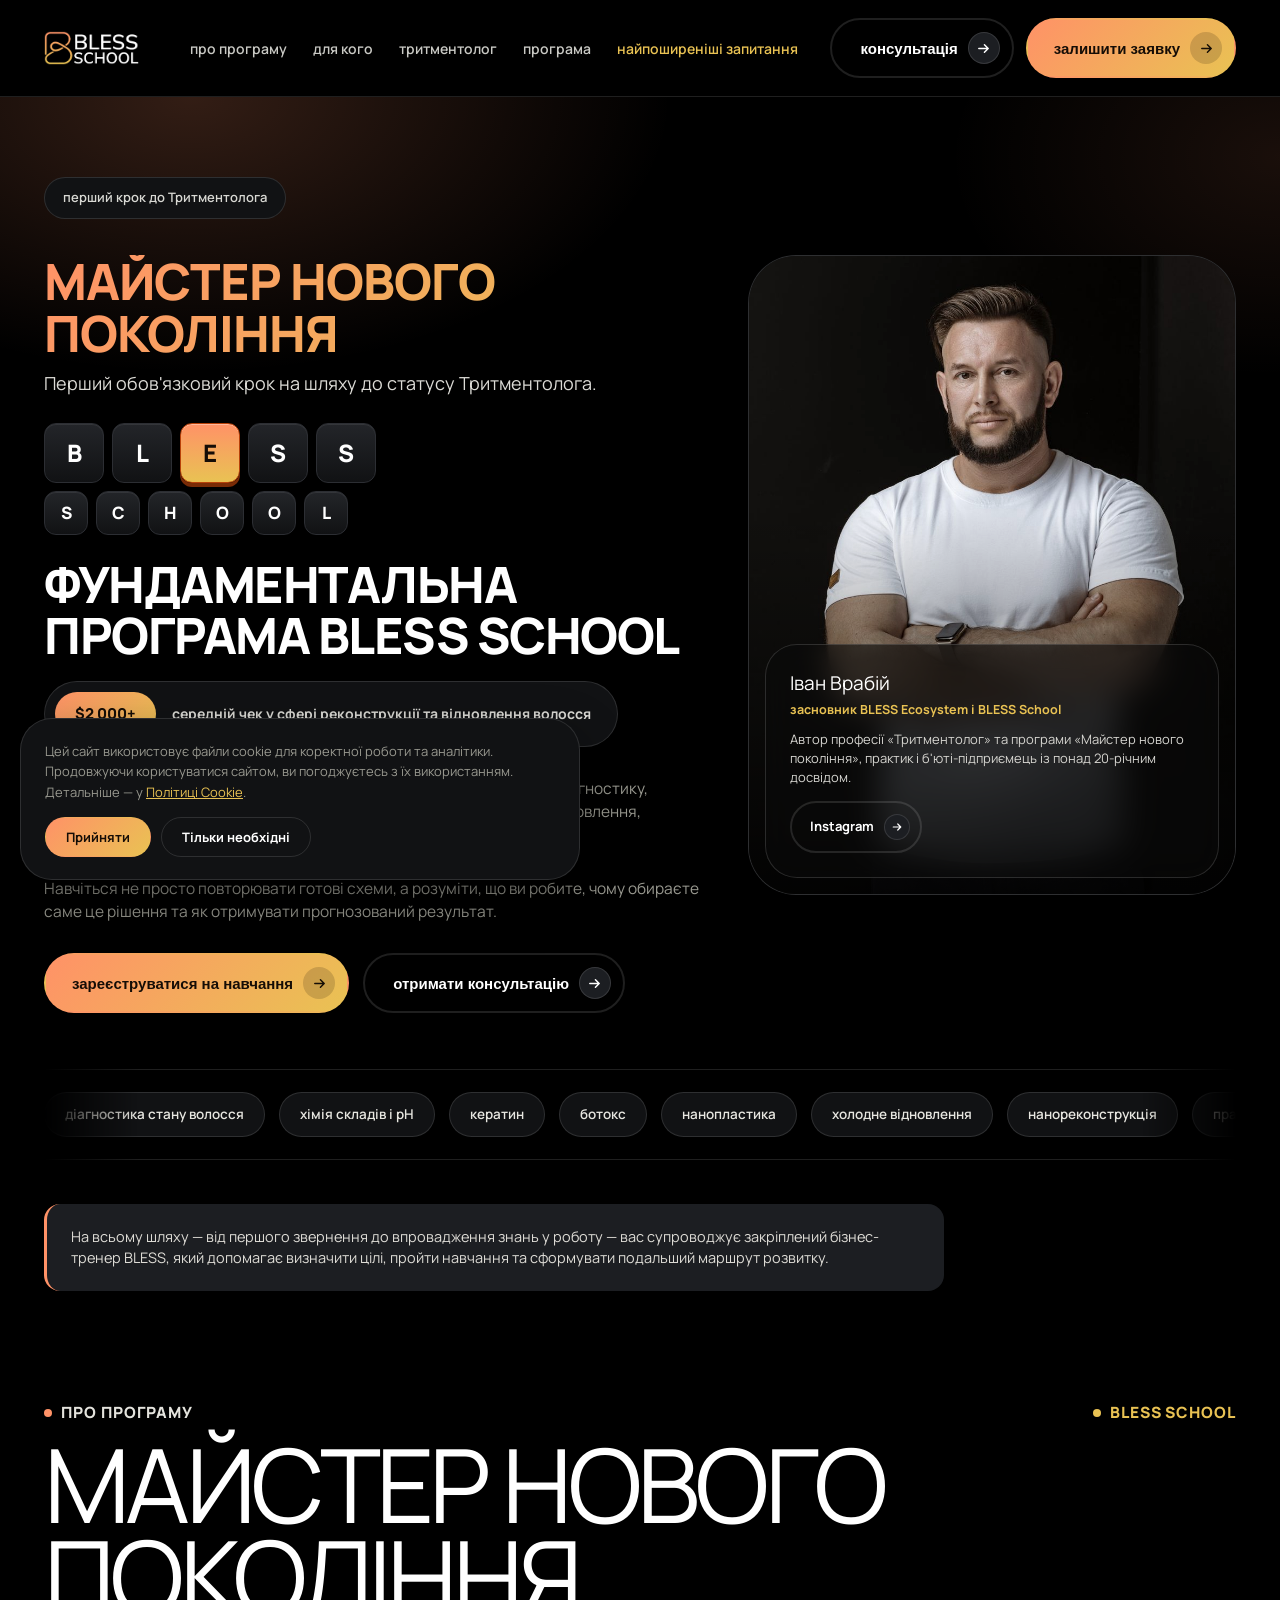
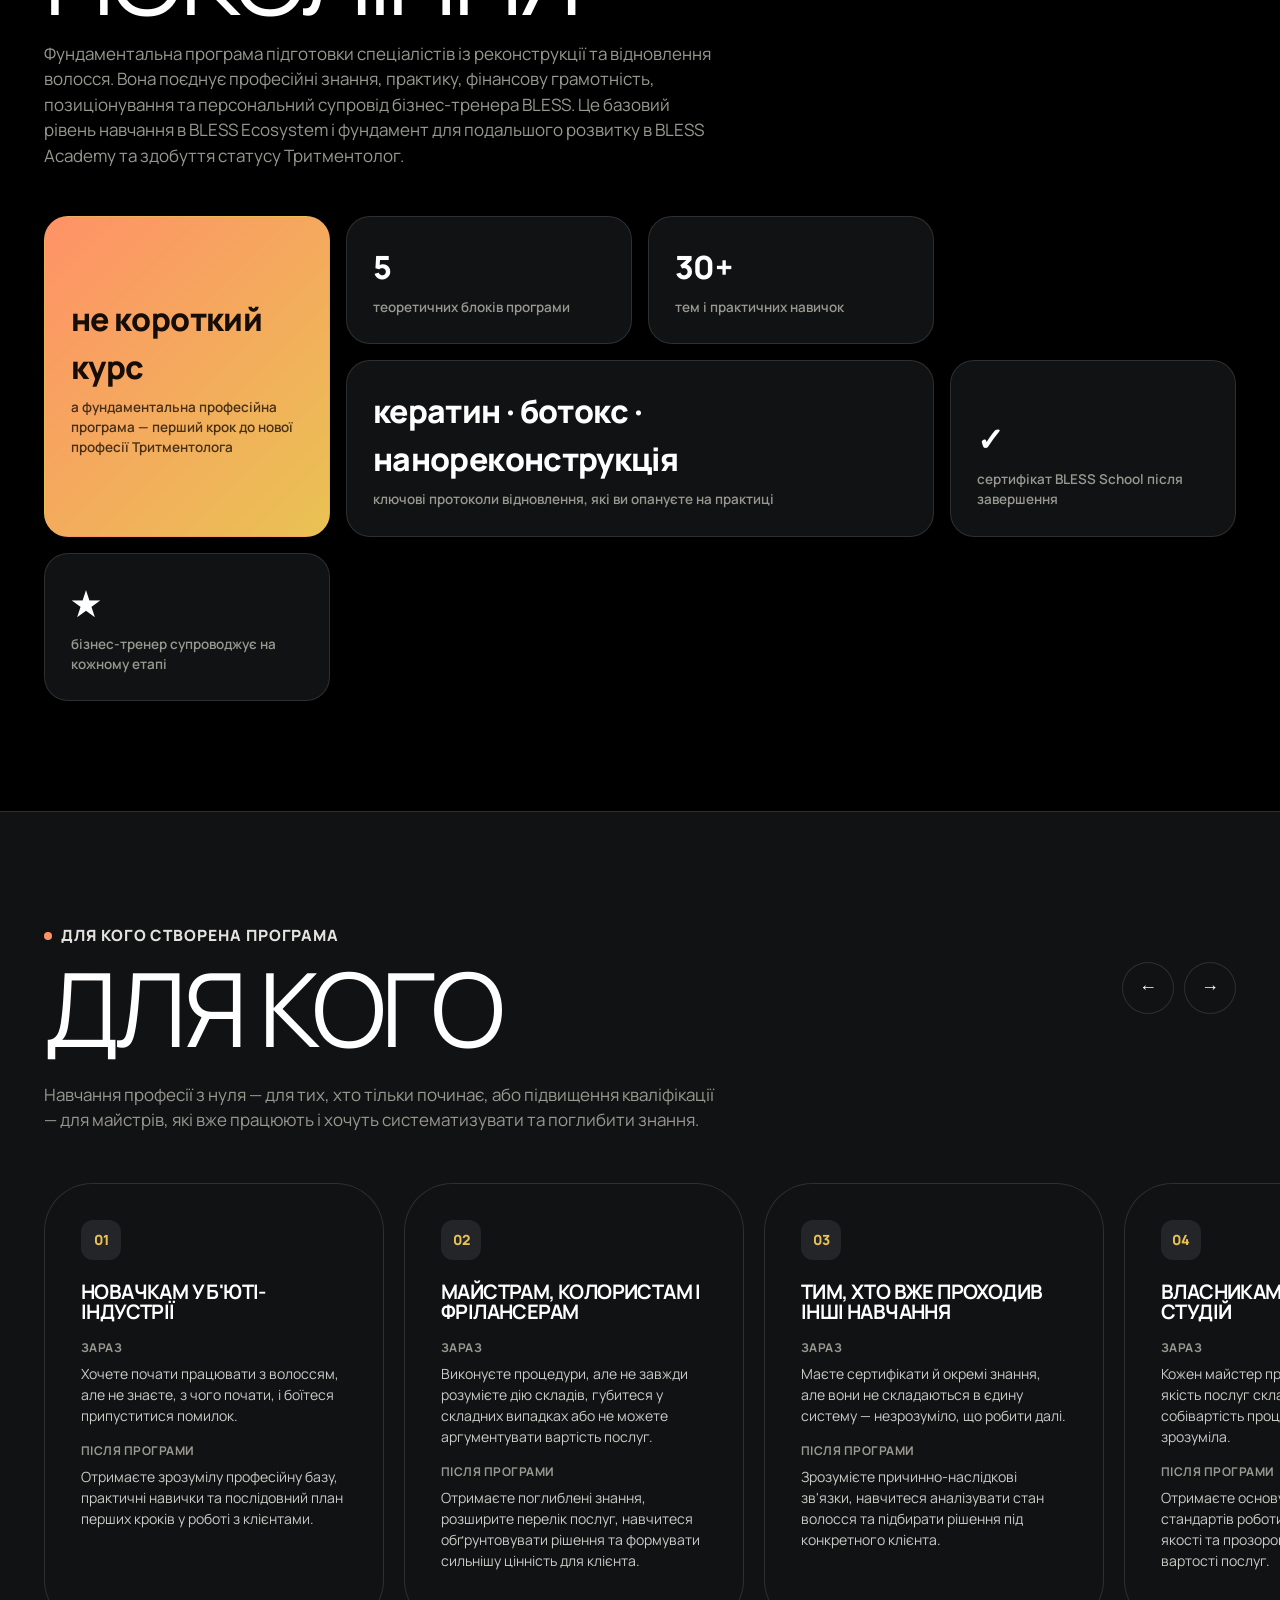
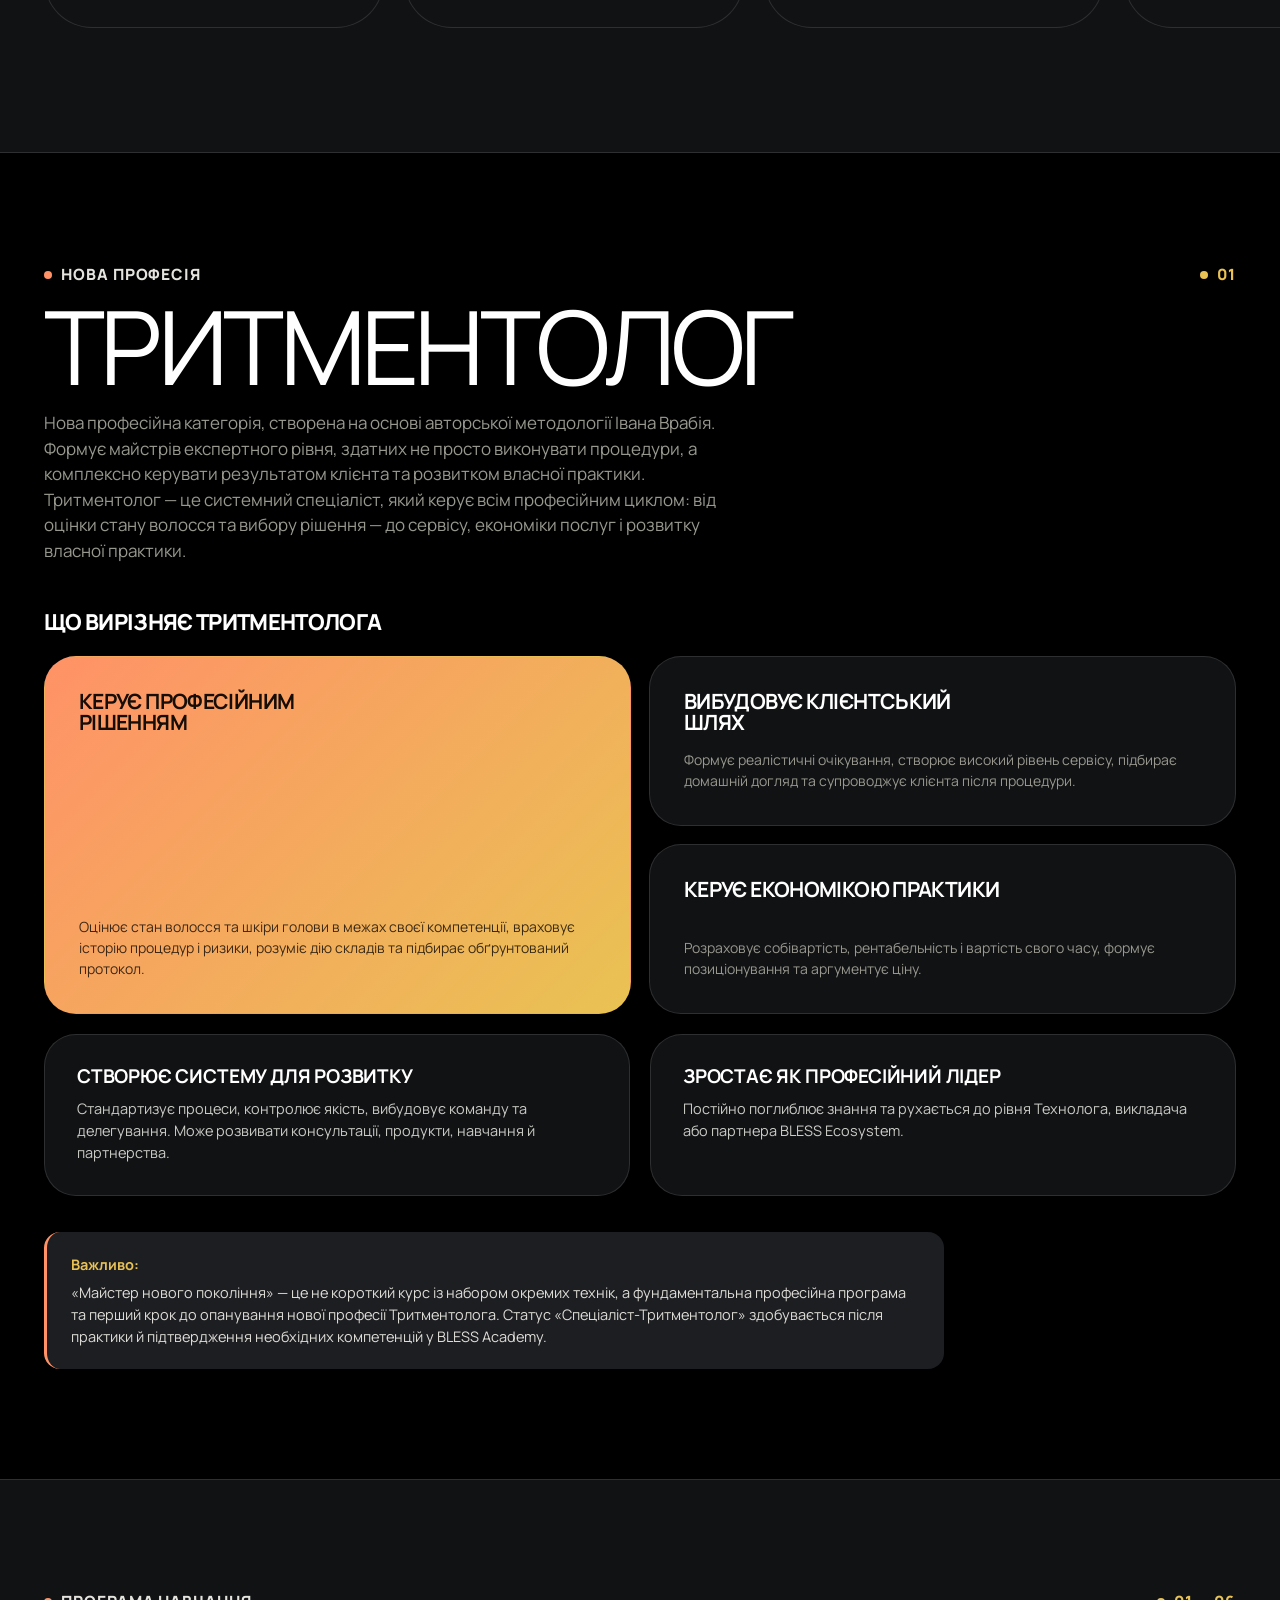
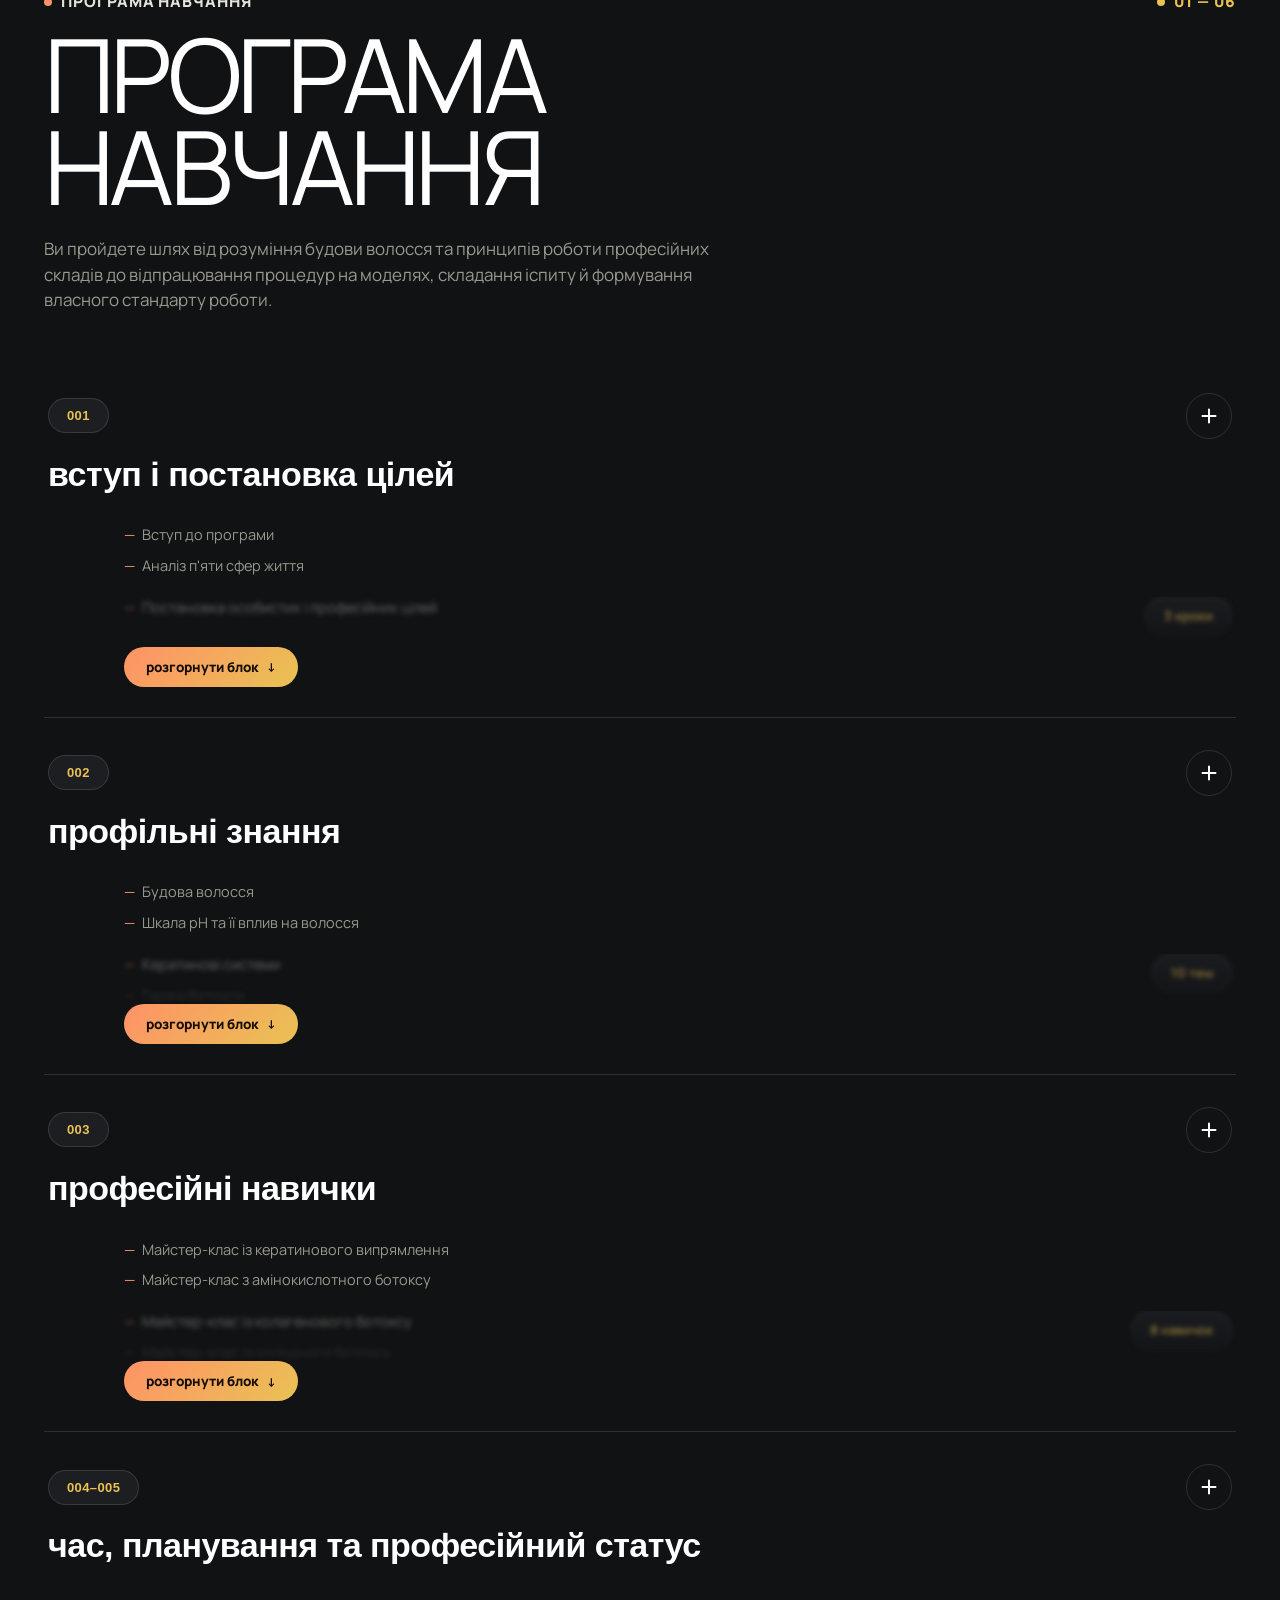
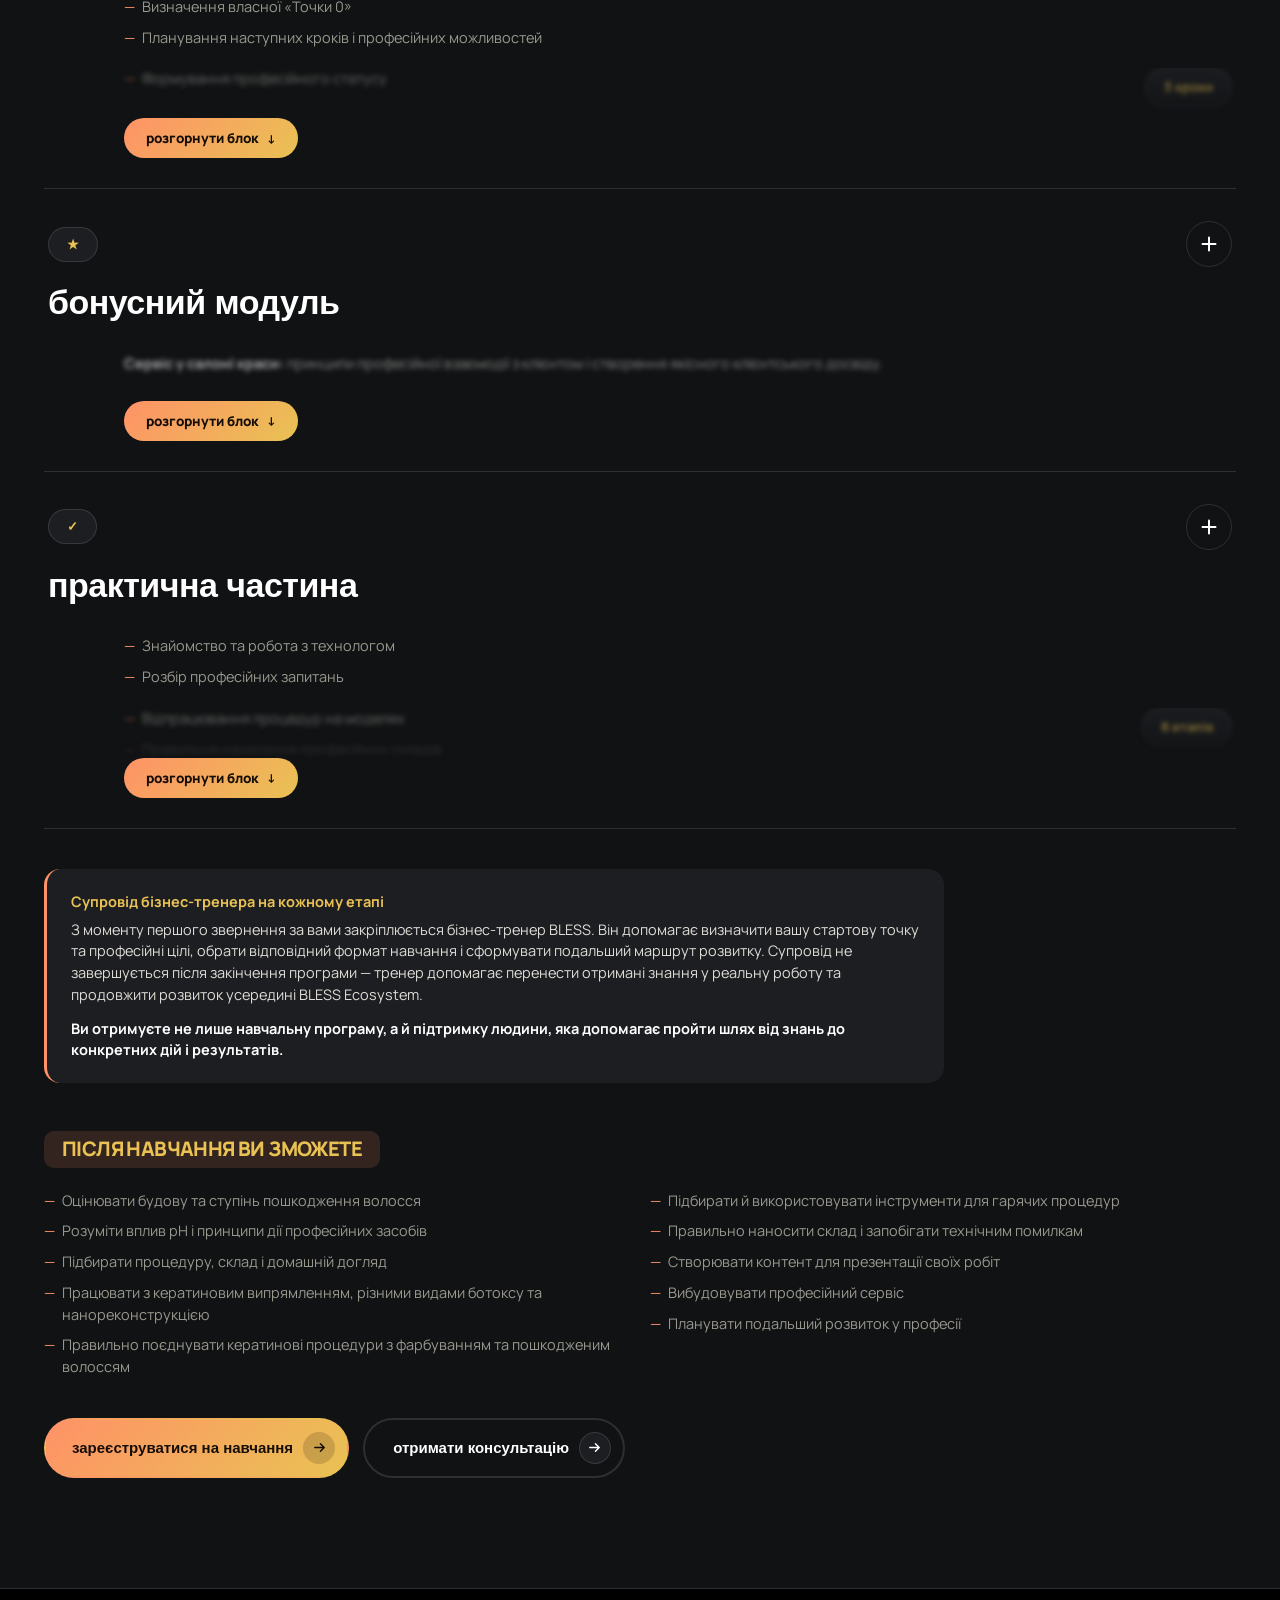
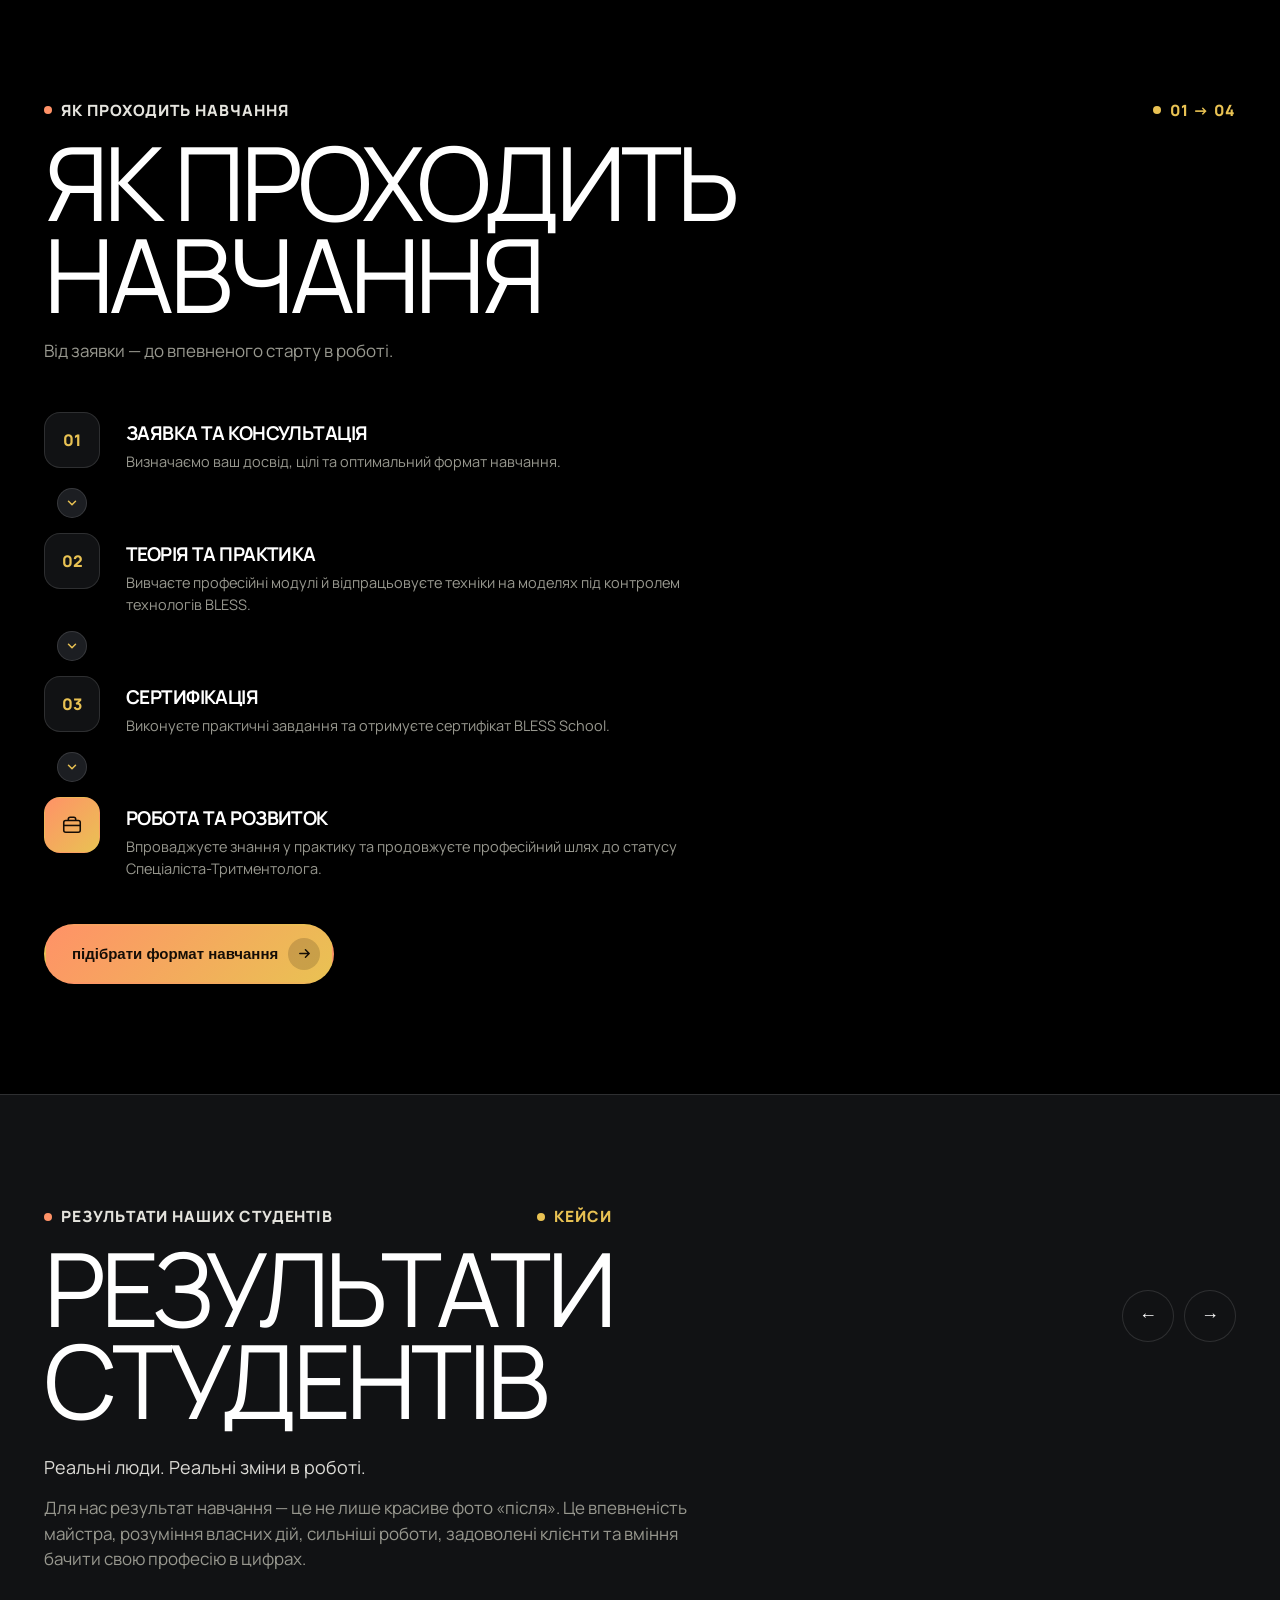
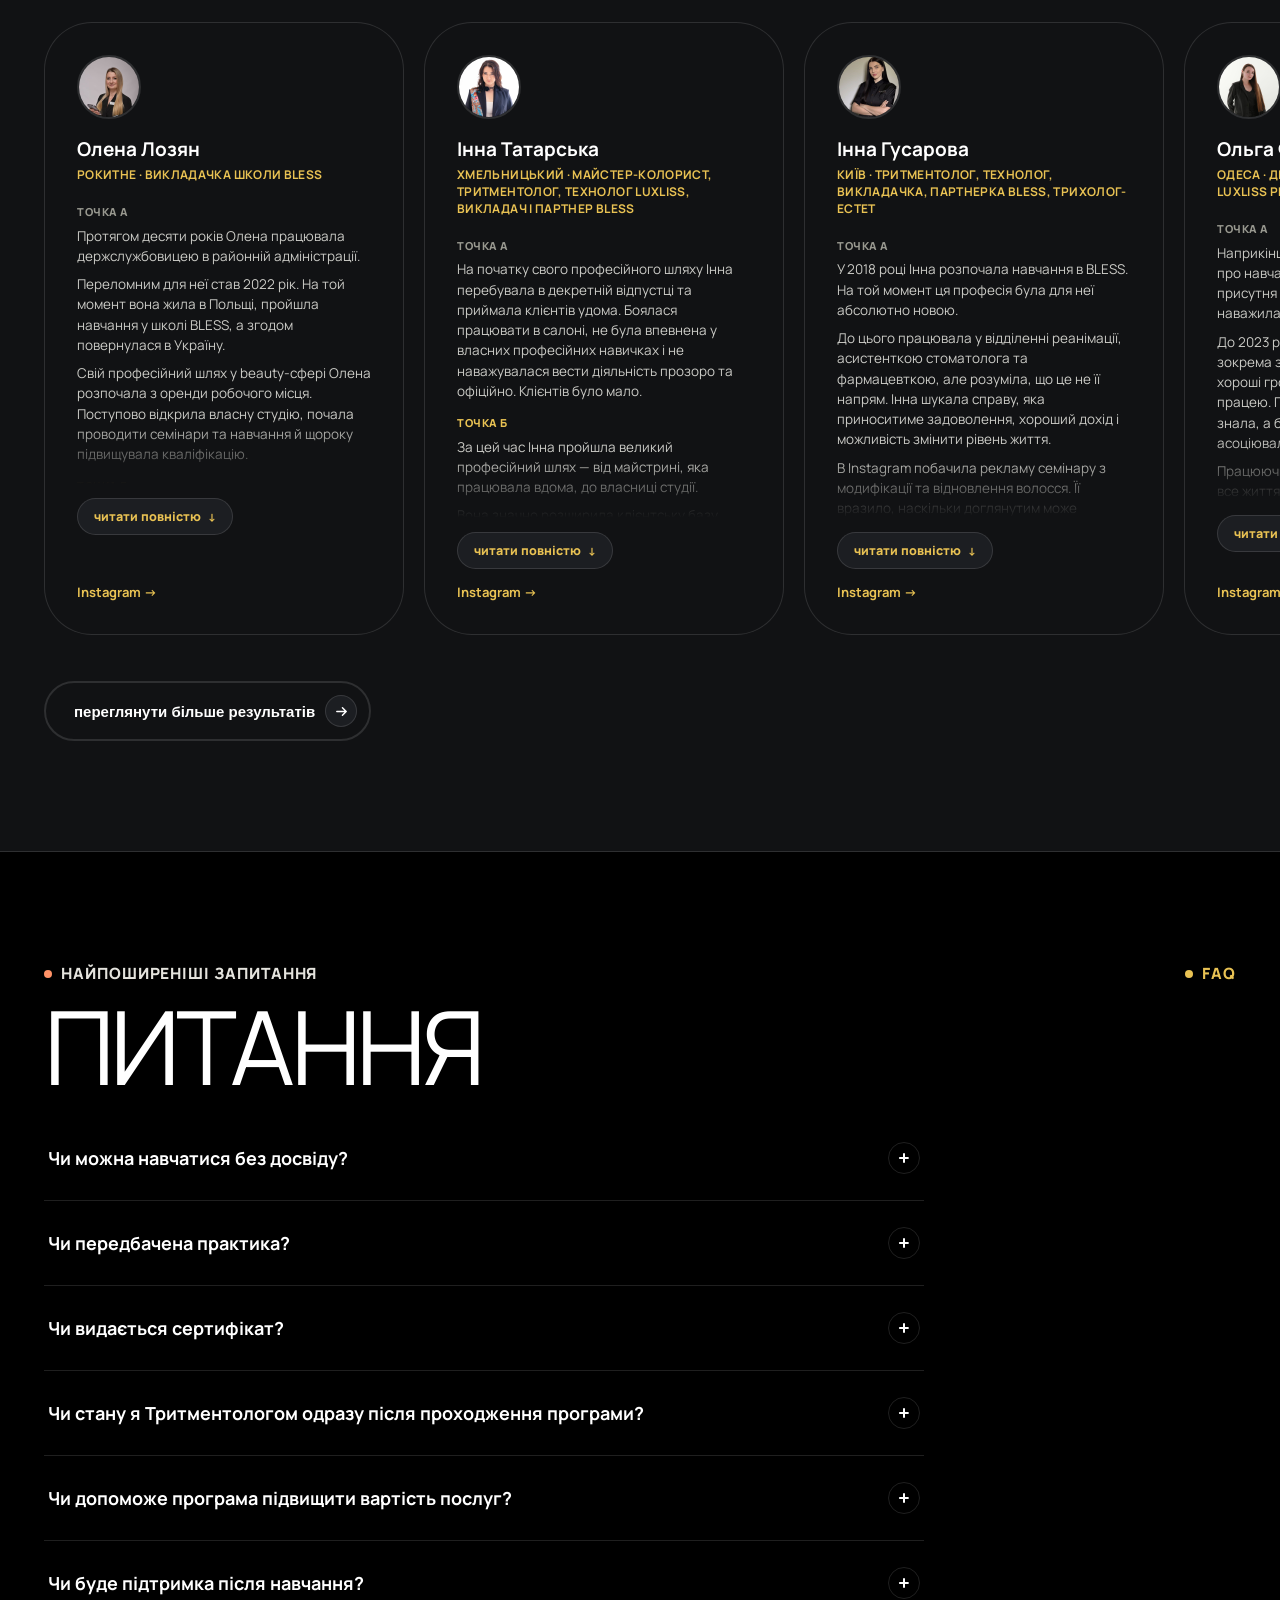
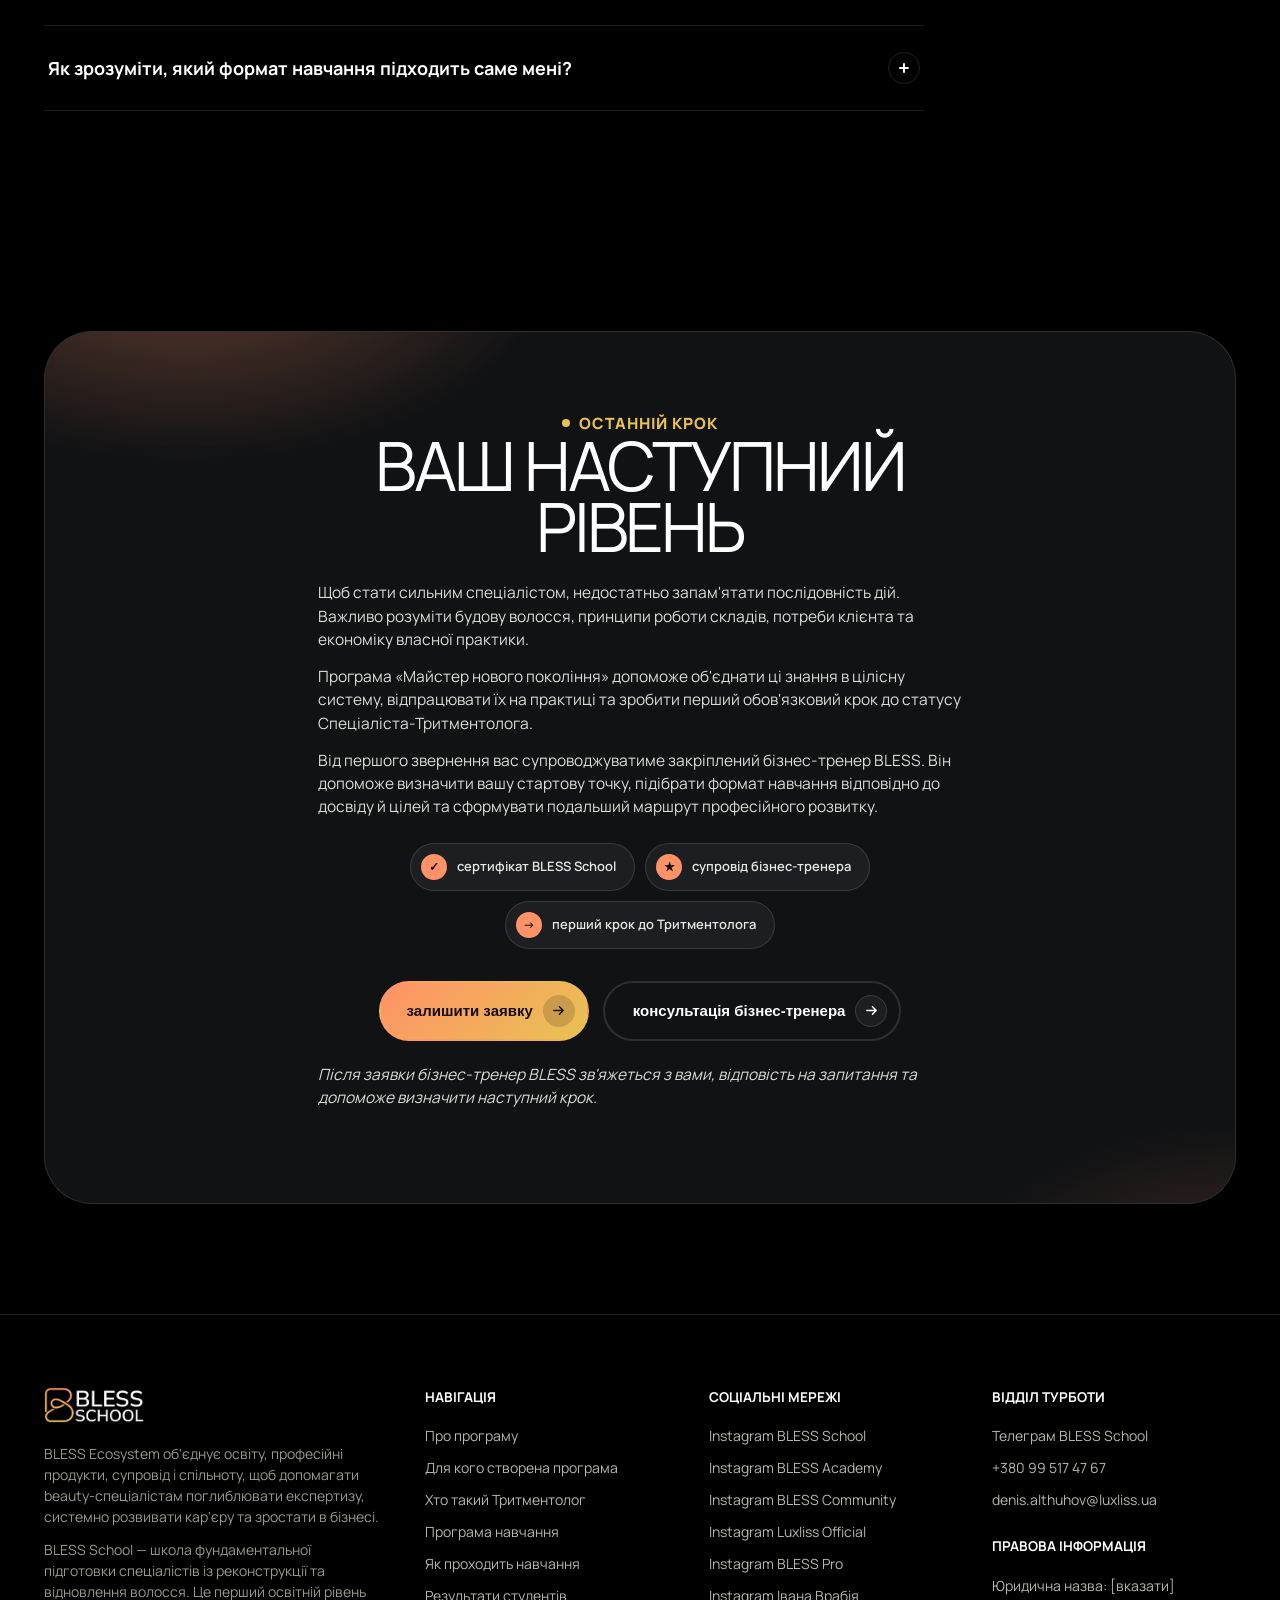
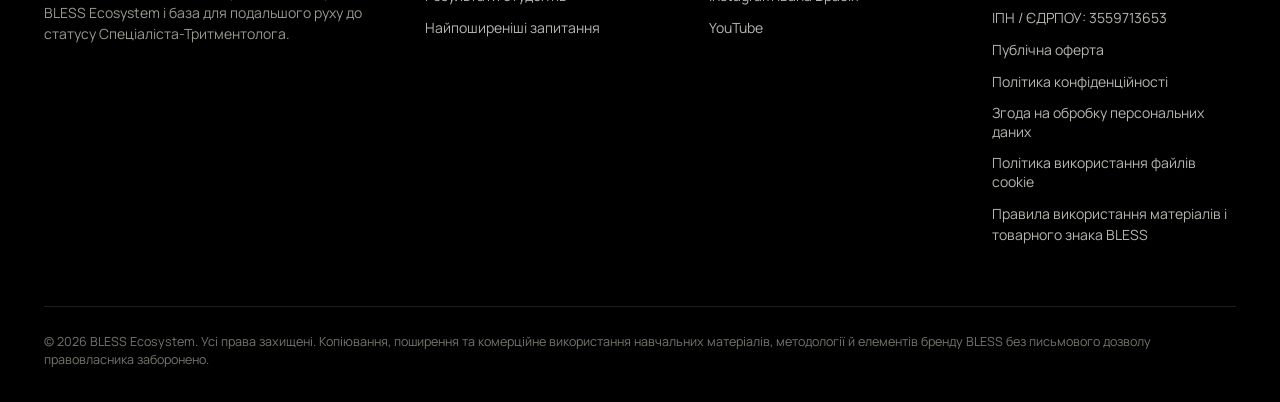
==== commit 13e21390: "Rename bless-school-deploy/index.html to index.html" ====
--- a/index.html
+++ b/index.html
@@ -1265,6 +1265,7 @@
         <img class="rc-photo" src="[data-uri]" alt="Олена Лозян"><div class="rc-name">Олена Лозян</div>
         <div class="rc-meta">Рокитне · викладачка школи BLESS</div>
         <div class="rc-body"><div class="rc-point"><span class="label">Точка А</span><p>Протягом десяти років Олена працювала держслужбовицею в районній адміністрації.</p><p>Переломним для неї став 2022 рік. На той момент вона жила в Польщі, пройшла навчання у школі BLESS, а згодом повернулася в Україну.</p><p>Свій професійний шлях у beauty-сфері Олена розпочала з оренди робочого місця. Поступово відкрила власну студію, почала проводити семінари та навчання й щороку підвищувала кваліфікацію.</p></div><div class="rc-point"><span class="label orange">Точка Б</span><p>Сьогодні Олена є власницею студії та викладачкою школи BLESS.</p><p>Її середній чек зріс утричі, відповідно збільшився й дохід. Олена почала більше подорожувати світом і має учениць, які працюють у країнах Європи.</p></div></div><button class="rc-expand" onclick="toggleAcc(this,'rc')"><span class="txt-closed">читати повністю</span><span class="txt-open">згорнути</span> <span class="rc-expand-arrow">↓</span></button>
+        <a class="rc-ig" href="https://www.instagram.com/keratin.botox.pl_ua" target="_blank" rel="noopener">Instagram →</a>
       </div>
       <div class="result-card-v2" data-reveal>
         <img class="rc-photo" src="[data-uri]" alt="Інна Татарська"><div class="rc-name">Інна Татарська</div>
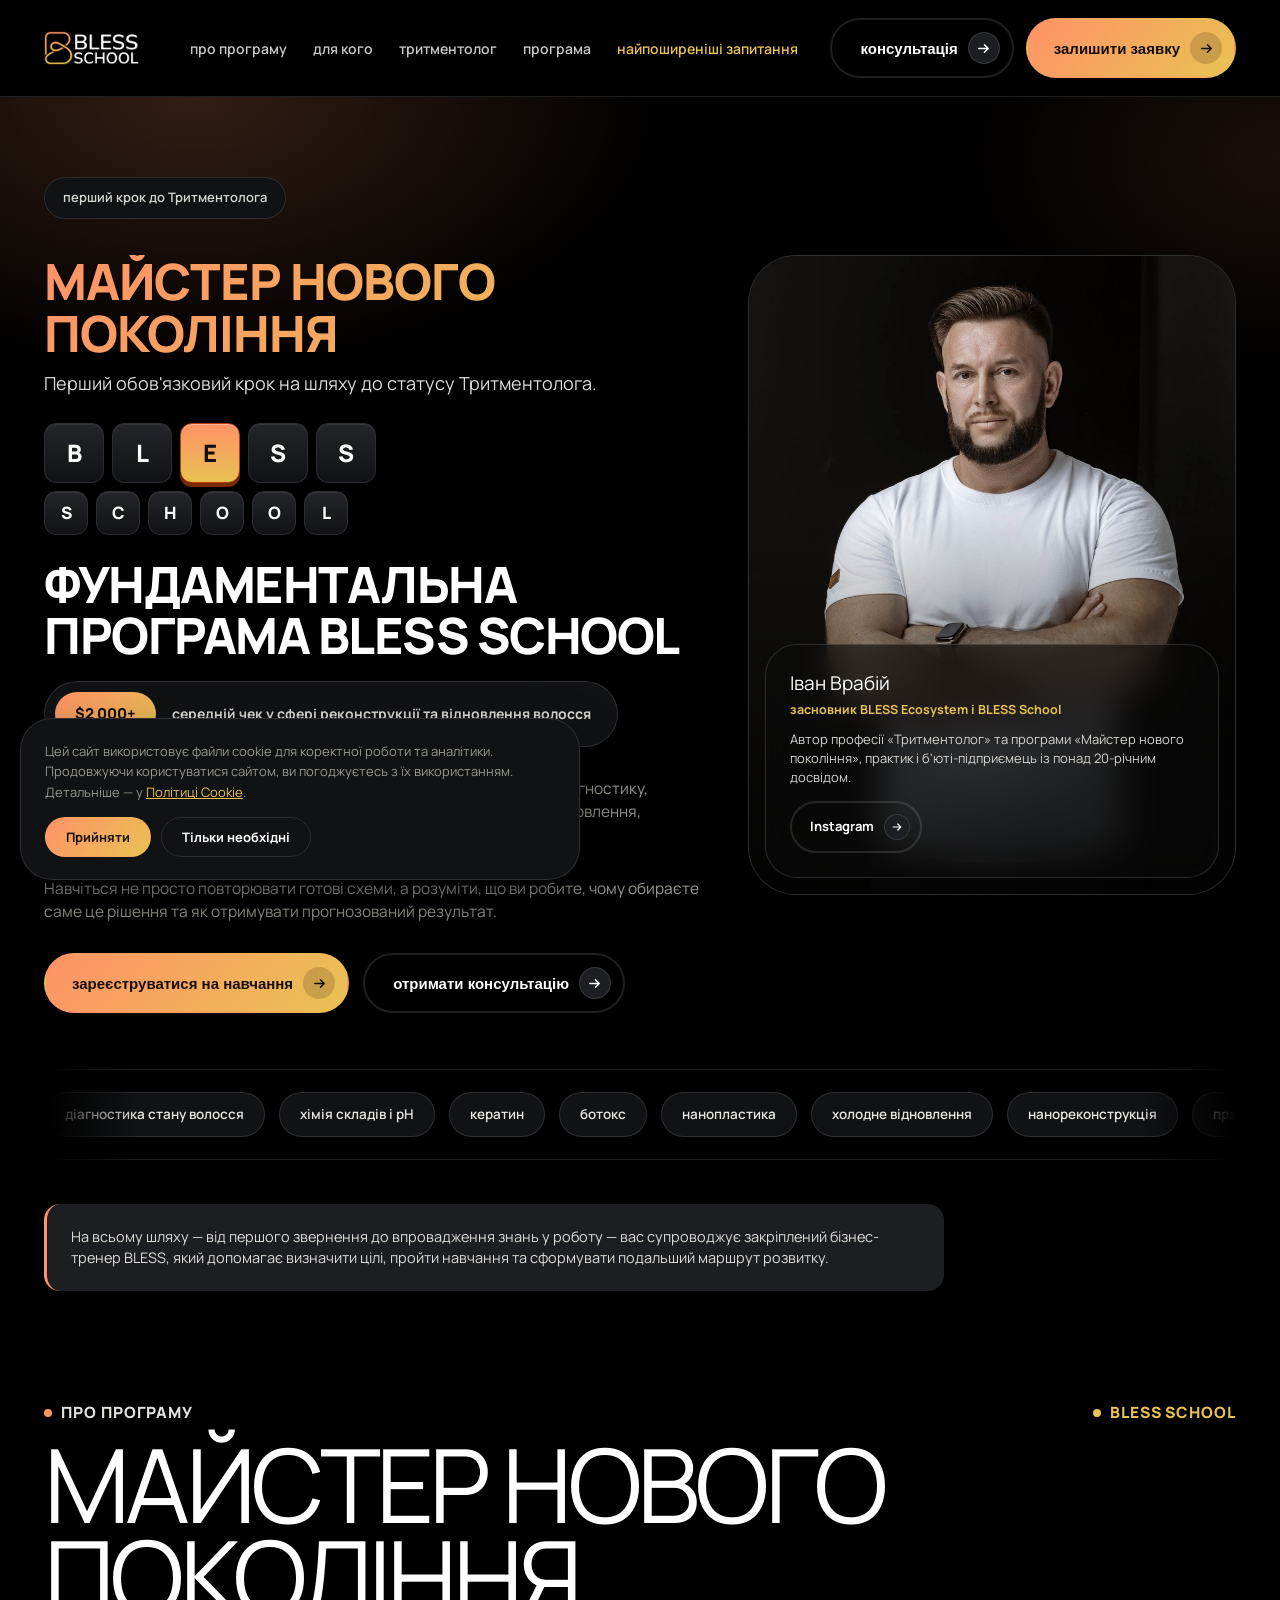
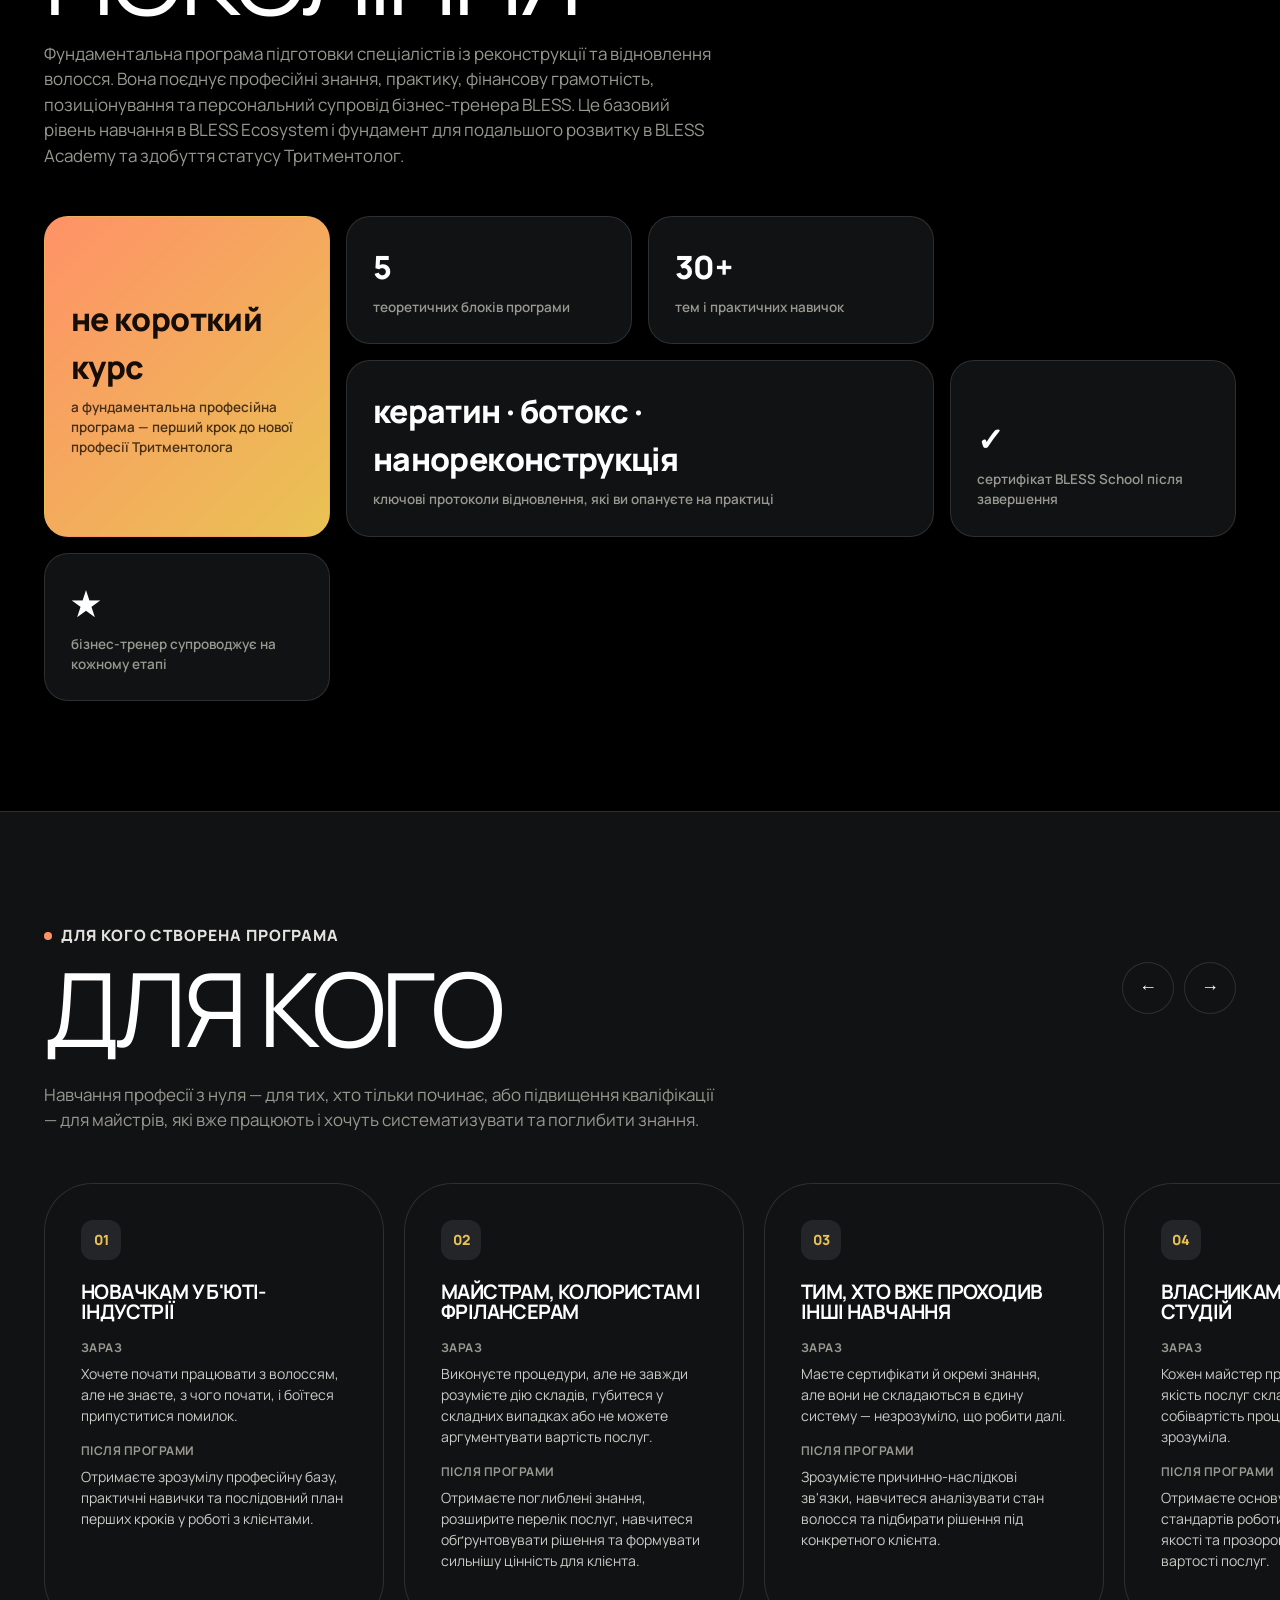
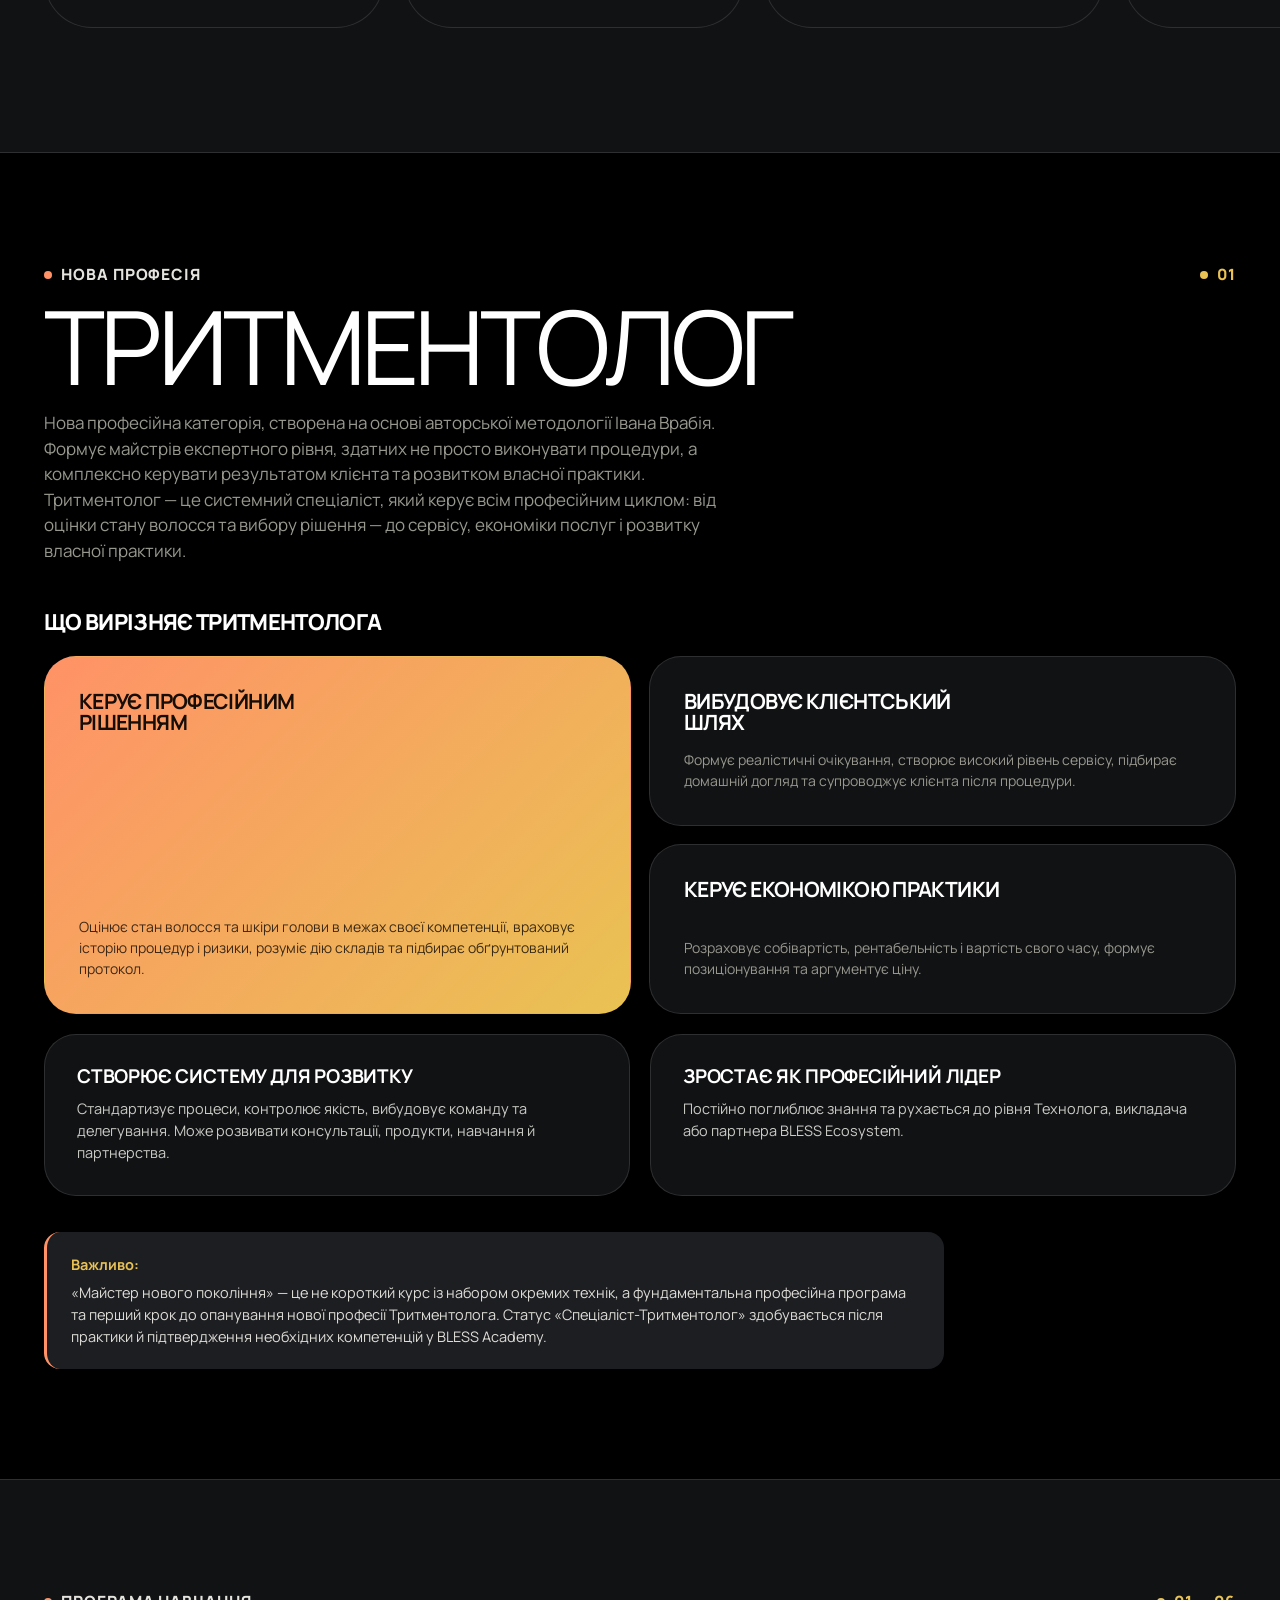
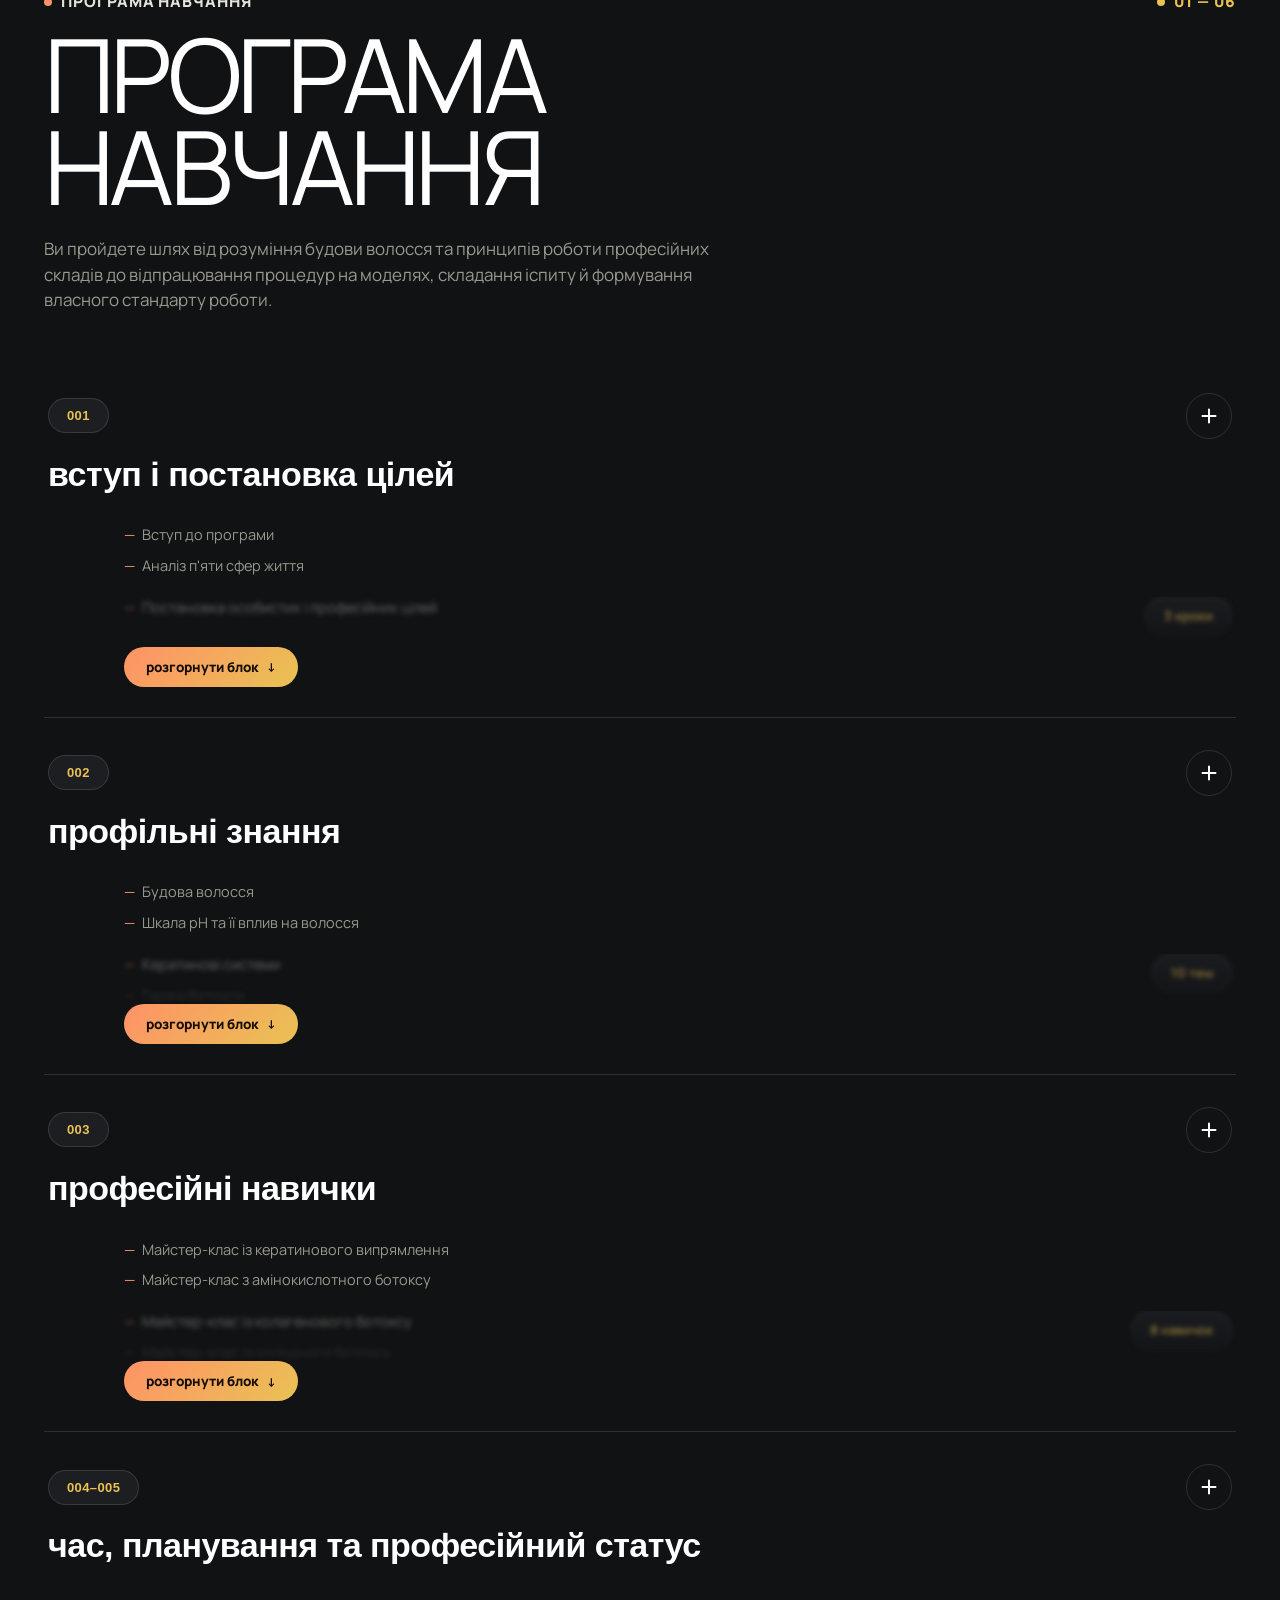
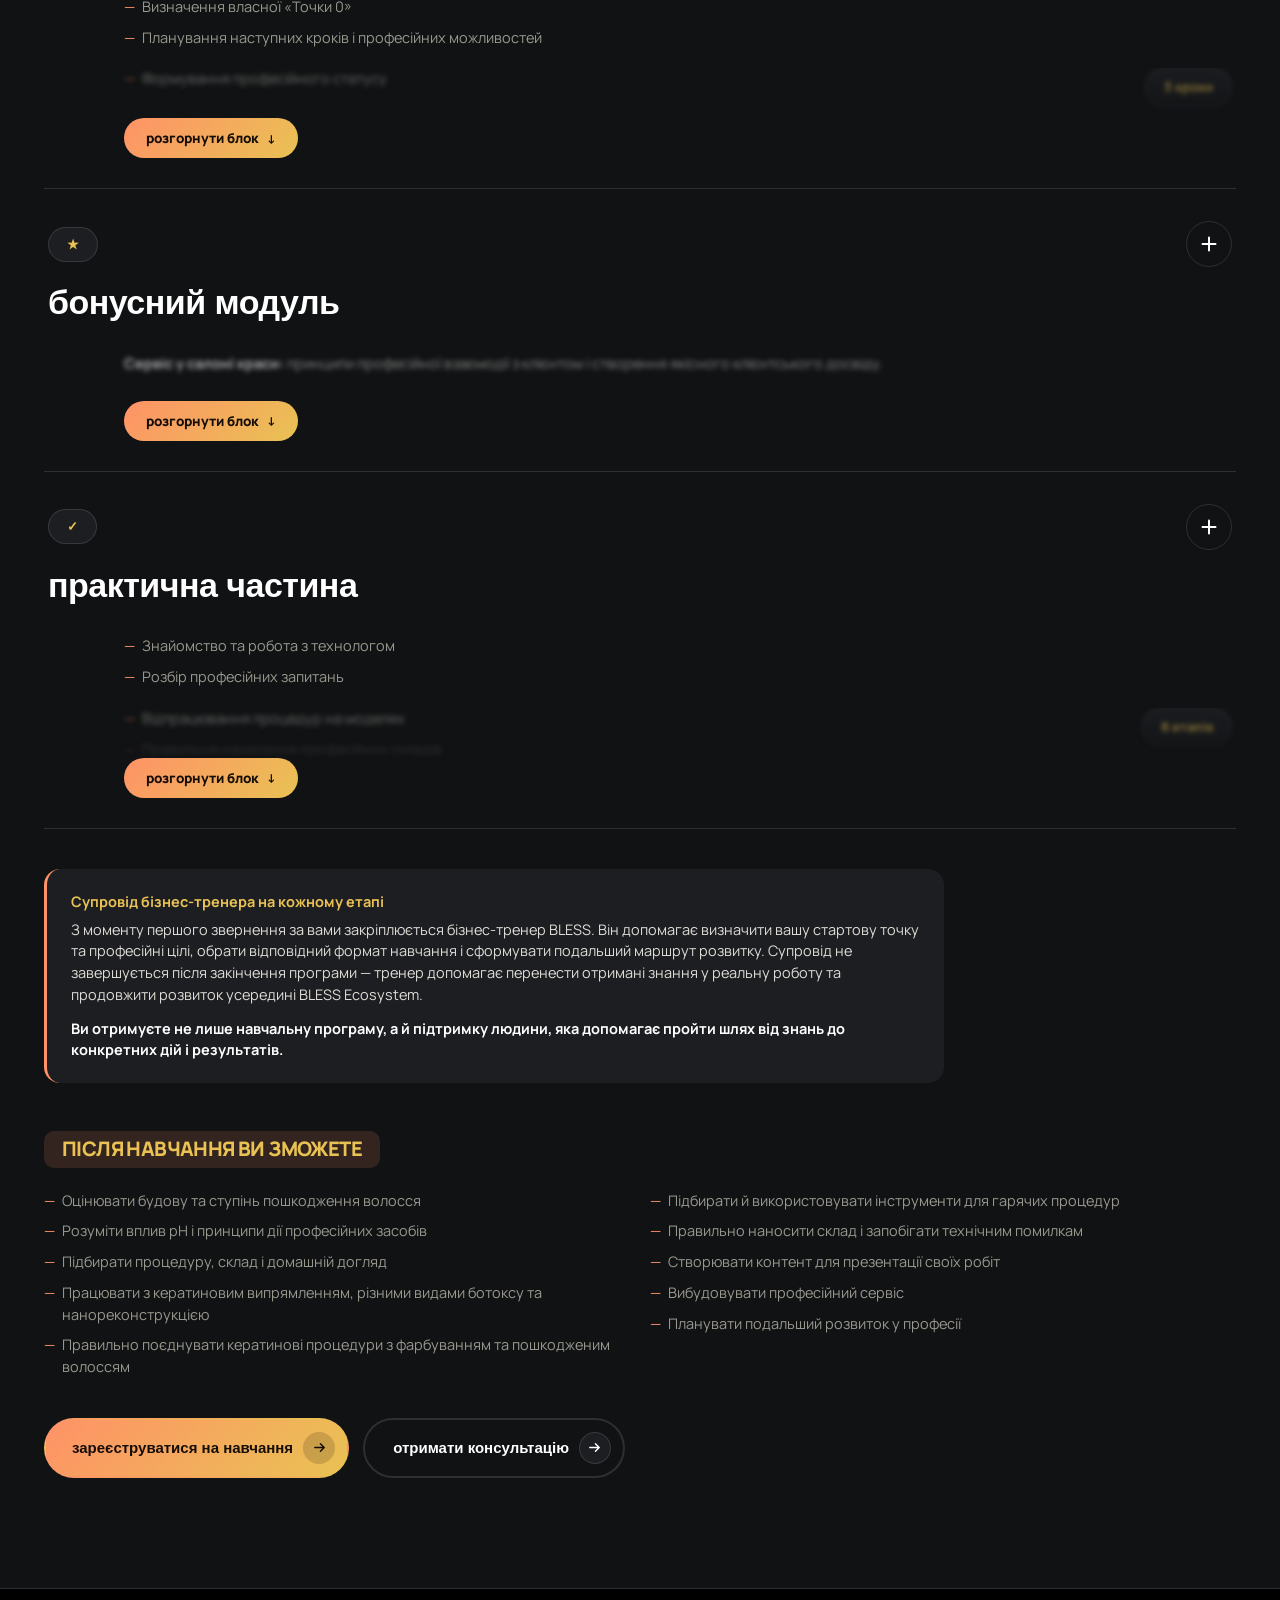
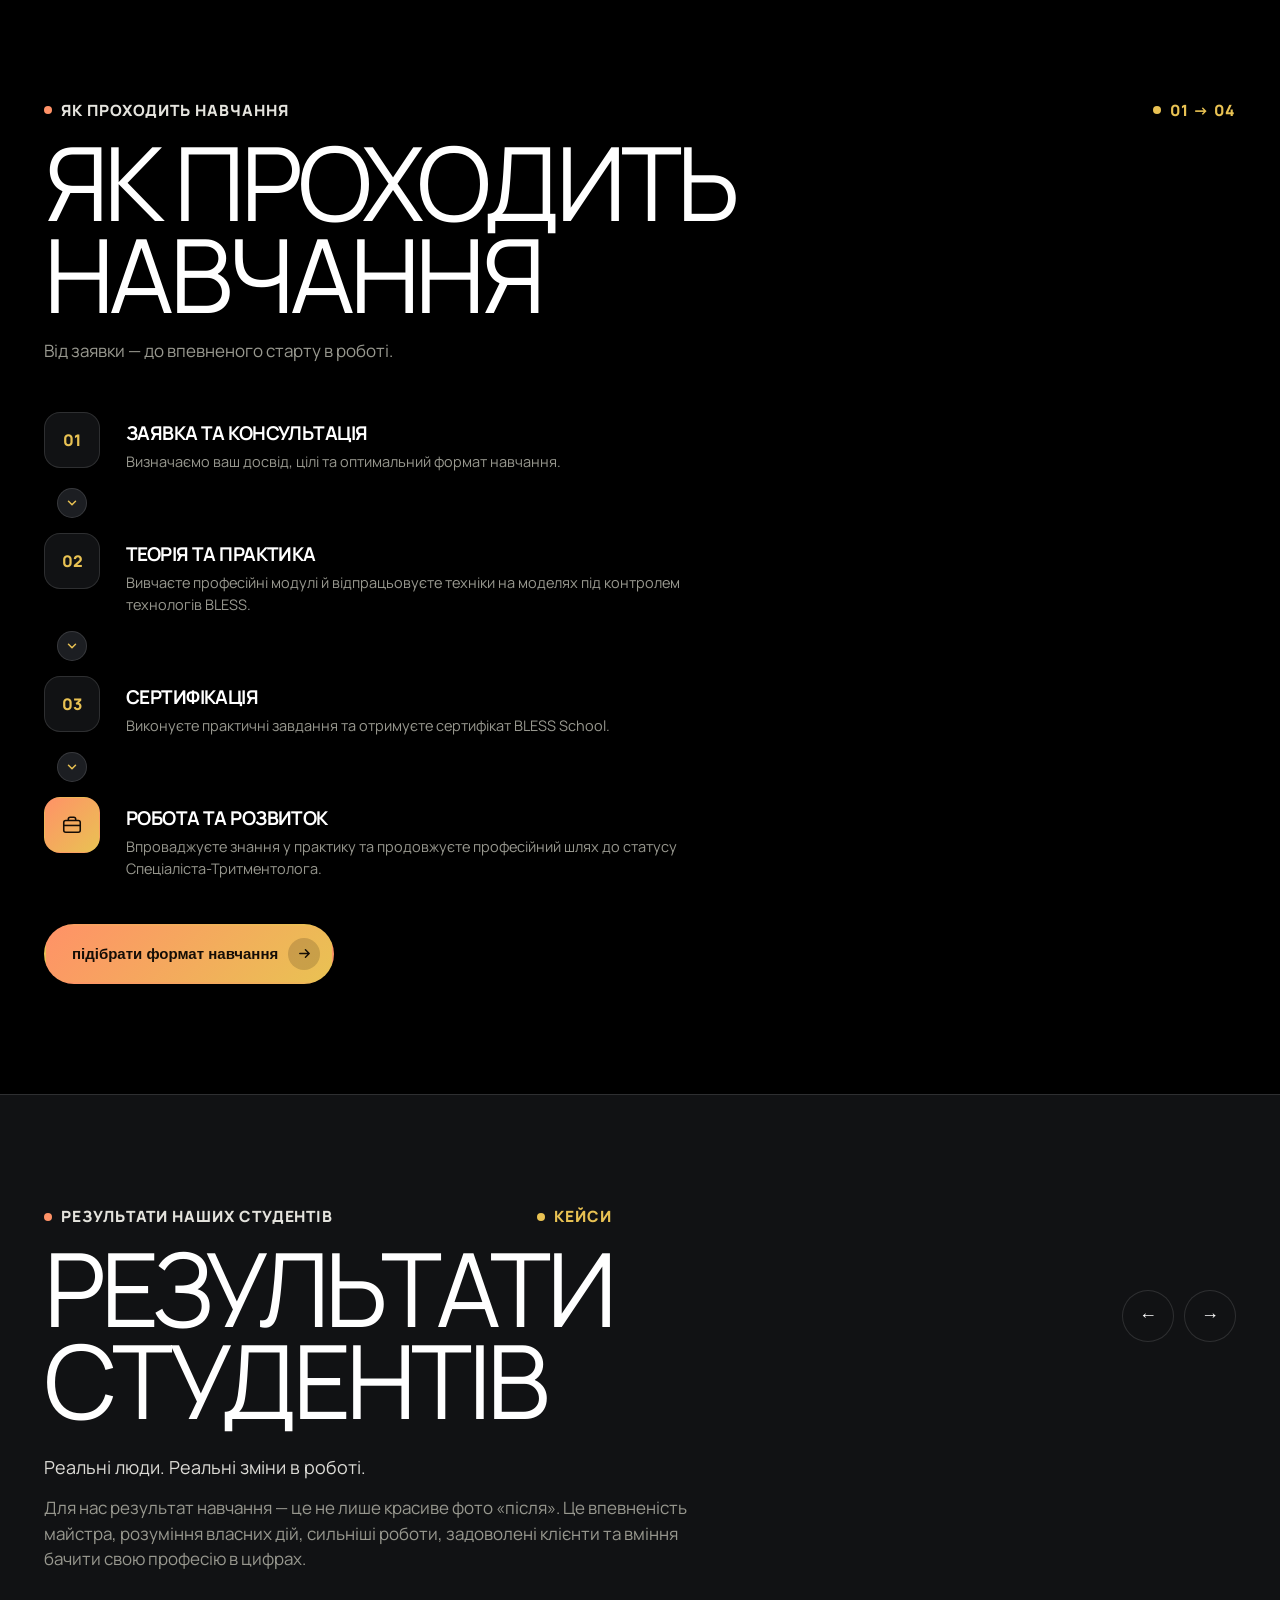
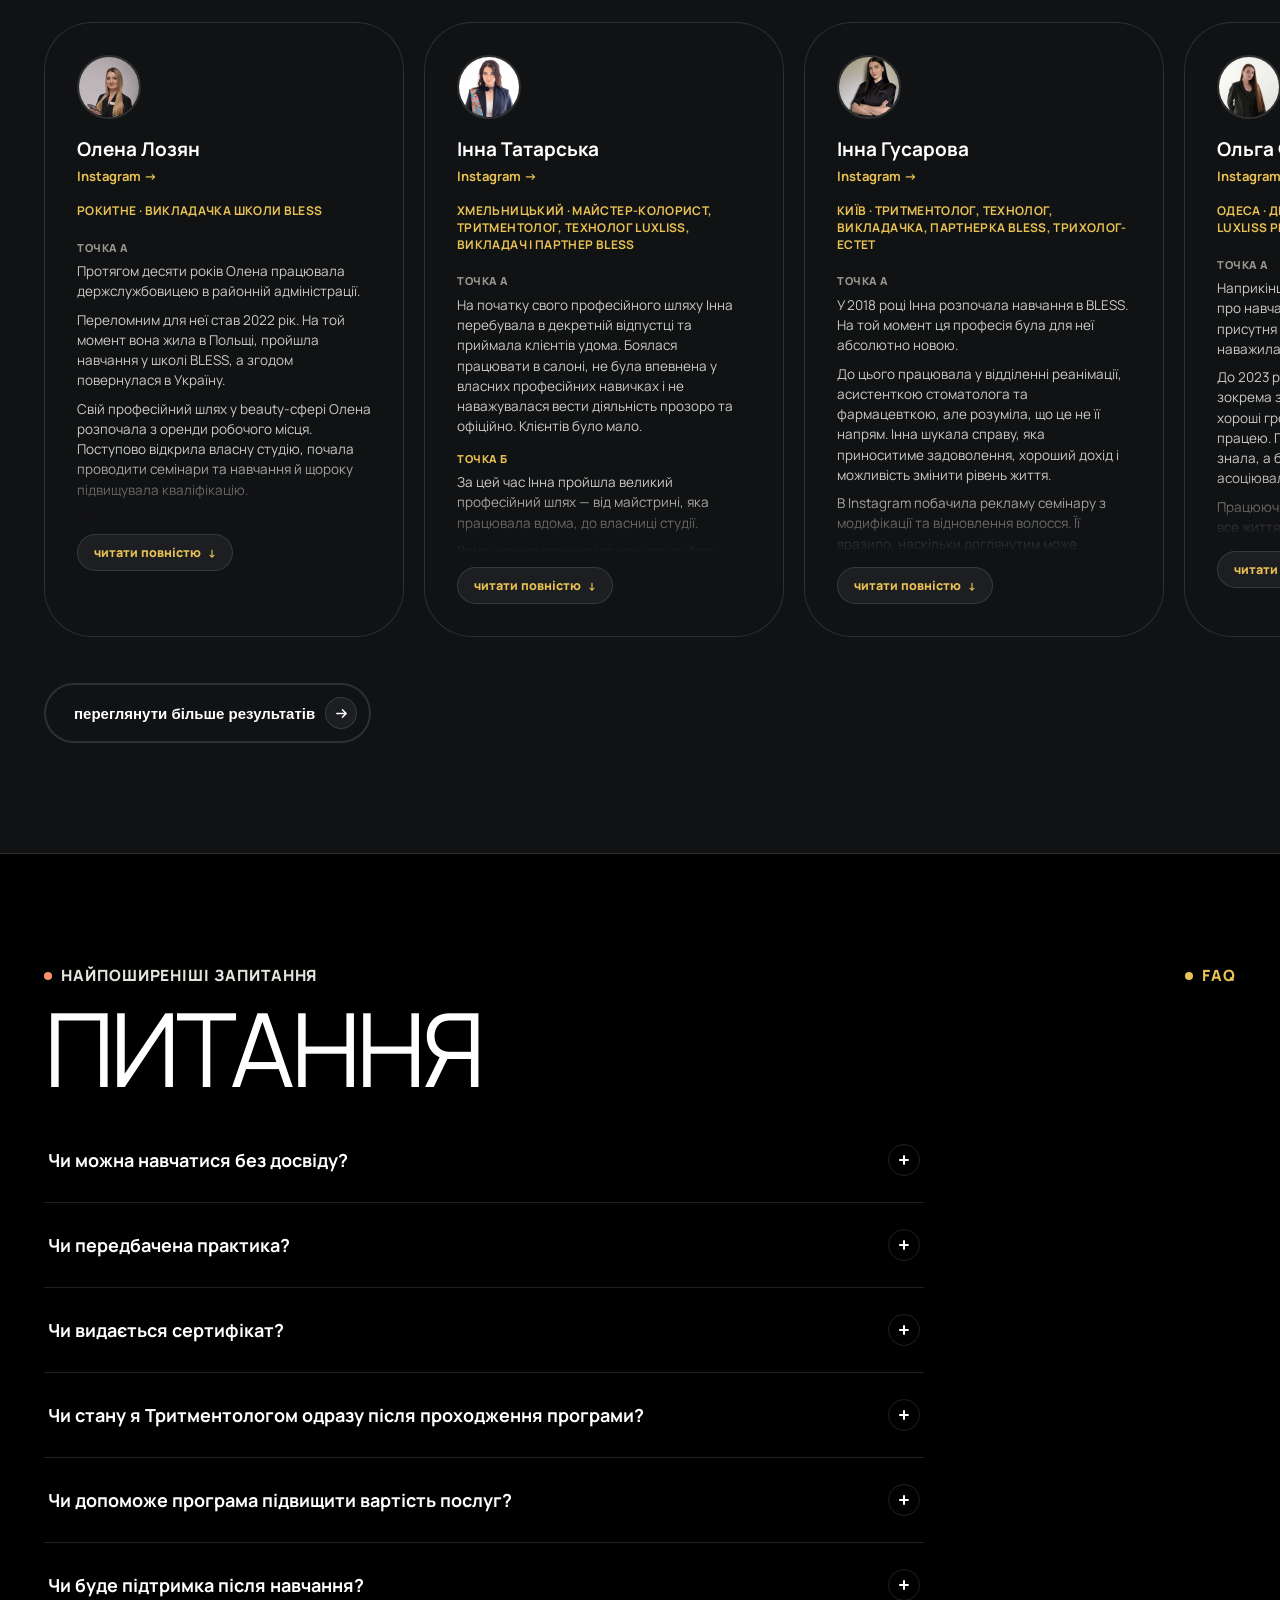
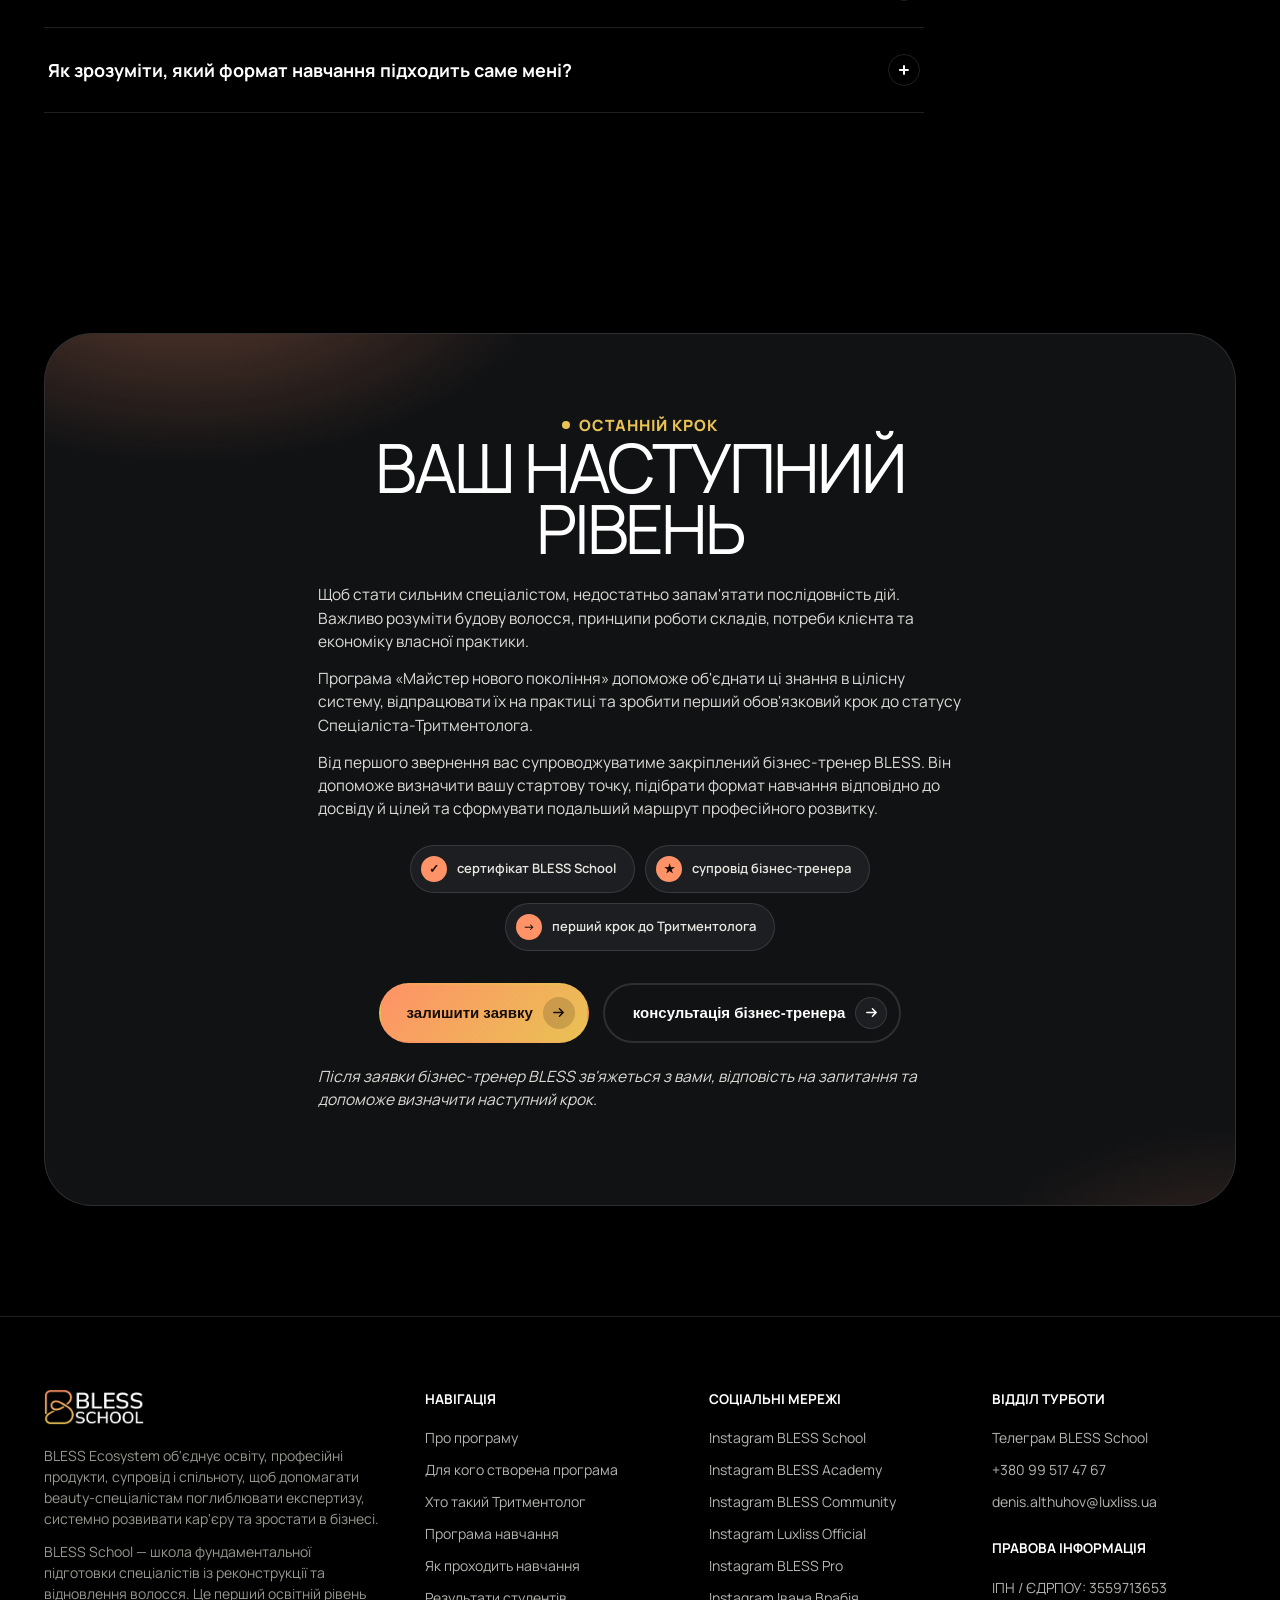
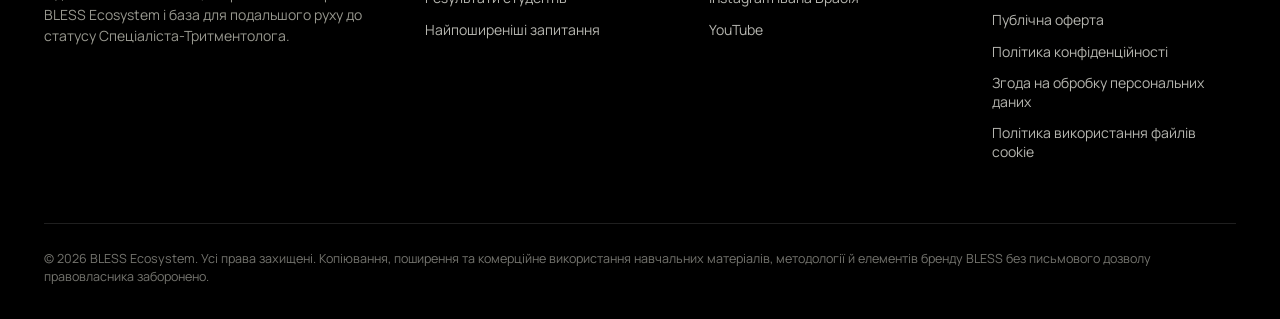
==== commit 9c9ec4d9: "Rename bless-school-deploy/index.html to index.html" ====
--- a/index.html
+++ b/index.html
@@ -341,7 +341,7 @@
   .result-card-v2 .rc-expand .txt-open{display:none;}
   .result-card-v2.is-open .rc-expand .txt-closed{display:none;}
   .result-card-v2.is-open .rc-expand .txt-open{display:inline;}
-  .result-card-v2 .rc-ig{margin-top:auto; padding-top:14px; color:var(--orange-2); font-size:13px; font-weight:700; display:inline-flex; align-items:center; gap:6px; transition:.2s;}
+  .result-card-v2 .rc-ig{margin-bottom:16px; color:var(--orange-2); font-size:13px; font-weight:700; display:inline-flex; align-items:center; gap:6px; transition:.2s;}
   .result-card-v2 .rc-ig:hover{color:var(--orange);}
   .results-dots{display:none;}
 
@@ -646,7 +646,7 @@
        easier to read case-by-case on a phone than a long vertical list */
     #resultsCarousel{
       display:flex; overflow-x:auto; scroll-snap-type:x mandatory;
-      gap:14px; padding:2px 4px 18px 0;
+      gap:14px; padding:2px 4px 18px 0; touch-action:pan-y;
     }
     #resultsCarousel .carousel-end-spacer{display:block; flex:0 0 4px;}
     .result-card-v2{flex:0 0 86vw; scroll-snap-align:center;}
@@ -1263,64 +1263,54 @@
     <div class="carousel-track" id="resultsCarousel">
       <div class="result-card-v2" data-reveal>
         <img class="rc-photo" src="[data-uri]" alt="Олена Лозян"><div class="rc-name">Олена Лозян</div>
+        <a class="rc-ig" href="https://www.instagram.com/keratin.botox.pl_ua" target="_blank" rel="noopener">Instagram →</a>
         <div class="rc-meta">Рокитне · викладачка школи BLESS</div>
-        <div class="rc-body"><div class="rc-point"><span class="label">Точка А</span><p>Протягом десяти років Олена працювала держслужбовицею в районній адміністрації.</p><p>Переломним для неї став 2022 рік. На той момент вона жила в Польщі, пройшла навчання у школі BLESS, а згодом повернулася в Україну.</p><p>Свій професійний шлях у beauty-сфері Олена розпочала з оренди робочого місця. Поступово відкрила власну студію, почала проводити семінари та навчання й щороку підвищувала кваліфікацію.</p></div><div class="rc-point"><span class="label orange">Точка Б</span><p>Сьогодні Олена є власницею студії та викладачкою школи BLESS.</p><p>Її середній чек зріс утричі, відповідно збільшився й дохід. Олена почала більше подорожувати світом і має учениць, які працюють у країнах Європи.</p></div></div><button class="rc-expand" onclick="toggleAcc(this,'rc')"><span class="txt-closed">читати повністю</span><span class="txt-open">згорнути</span> <span class="rc-expand-arrow">↓</span></button>
-        <a class="rc-ig" href="https://www.instagram.com/keratin.botox.pl_ua" target="_blank" rel="noopener">Instagram →</a>
-      </div>
+        <div class="rc-body"><div class="rc-point"><span class="label">Точка А</span><p>Протягом десяти років Олена працювала держслужбовицею в районній адміністрації.</p><p>Переломним для неї став 2022 рік. На той момент вона жила в Польщі, пройшла навчання у школі BLESS, а згодом повернулася в Україну.</p><p>Свій професійний шлях у beauty-сфері Олена розпочала з оренди робочого місця. Поступово відкрила власну студію, почала проводити семінари та навчання й щороку підвищувала кваліфікацію.</p></div><div class="rc-point"><span class="label orange">Точка Б</span><p>Сьогодні Олена є власницею студії та викладачкою школи BLESS.</p><p>Її середній чек зріс утричі, відповідно збільшився й дохід. Олена почала більше подорожувати світом і має учениць, які працюють у країнах Європи.</p></div></div><button class="rc-expand" onclick="toggleAcc(this,'rc')"><span class="txt-closed">читати повністю</span><span class="txt-open">згорнути</span> <span class="rc-expand-arrow">↓</span></button>      </div>
       <div class="result-card-v2" data-reveal>
         <img class="rc-photo" src="[data-uri]" alt="Інна Татарська"><div class="rc-name">Інна Татарська</div>
+        <a class="rc-ig" href="https://www.instagram.com/innatatarska" target="_blank" rel="noopener">Instagram →</a>
         <div class="rc-meta">Хмельницький · майстер-колорист, тритментолог, технолог Luxliss, викладач і партнер BLESS</div>
-        <div class="rc-body"><div class="rc-point"><span class="label">Точка А</span><p>На початку свого професійного шляху Інна перебувала в декретній відпустці та приймала клієнтів удома. Боялася працювати в салоні, не була впевнена у власних професійних навичках і не наважувалася вести діяльність прозоро та офіційно. Клієнтів було мало.</p></div><div class="rc-point"><span class="label orange">Точка Б</span><p>За цей час Інна пройшла великий професійний шлях — від майстрині, яка працювала вдома, до власниці студії.</p><p>Вона значно розширила клієнтську базу, почала працювати з VIP-сегментом і стала однією з топових майстринь у своєму місті.</p><p>Водночас для Інни важливими стали не лише зовнішні результати. Вона навчилася цінувати себе, свою працю, знання та досвід, перестала знецінювати власні досягнення й усвідомила, за що саме клієнти обирають її.</p><p>Сформувала власний стиль і підхід до роботи. Інна не намагається бути «як усі», а чітко розуміє свою унікальність і те, чим відрізняється від інших майстрів.</p><p>З майстрині вона виросла у викладачку та технолога. Сьогодні проводить семінари й індивідуальні навчання, ділиться знаннями та практичним досвідом з іншими майстрами.</p><p>Також Інна створила власну команду та вибудувала систему роботи у студії. Навчилася бути не лише сильним фахівцем, а й власницею, керівницею та лідеркою.</p><p>Один із найважливіших результатів Інни — усвідомлення власної професійної цінності. Сьогодні вона чітко знає, що робить, для кого працює та в якому напрямі хоче розвиватися далі.</p></div></div><button class="rc-expand" onclick="toggleAcc(this,'rc')"><span class="txt-closed">читати повністю</span><span class="txt-open">згорнути</span> <span class="rc-expand-arrow">↓</span></button>
-        <a class="rc-ig" href="https://www.instagram.com/innatatarska" target="_blank" rel="noopener">Instagram →</a>
-      </div>
+        <div class="rc-body"><div class="rc-point"><span class="label">Точка А</span><p>На початку свого професійного шляху Інна перебувала в декретній відпустці та приймала клієнтів удома. Боялася працювати в салоні, не була впевнена у власних професійних навичках і не наважувалася вести діяльність прозоро та офіційно. Клієнтів було мало.</p></div><div class="rc-point"><span class="label orange">Точка Б</span><p>За цей час Інна пройшла великий професійний шлях — від майстрині, яка працювала вдома, до власниці студії.</p><p>Вона значно розширила клієнтську базу, почала працювати з VIP-сегментом і стала однією з топових майстринь у своєму місті.</p><p>Водночас для Інни важливими стали не лише зовнішні результати. Вона навчилася цінувати себе, свою працю, знання та досвід, перестала знецінювати власні досягнення й усвідомила, за що саме клієнти обирають її.</p><p>Сформувала власний стиль і підхід до роботи. Інна не намагається бути «як усі», а чітко розуміє свою унікальність і те, чим відрізняється від інших майстрів.</p><p>З майстрині вона виросла у викладачку та технолога. Сьогодні проводить семінари й індивідуальні навчання, ділиться знаннями та практичним досвідом з іншими майстрами.</p><p>Також Інна створила власну команду та вибудувала систему роботи у студії. Навчилася бути не лише сильним фахівцем, а й власницею, керівницею та лідеркою.</p><p>Один із найважливіших результатів Інни — усвідомлення власної професійної цінності. Сьогодні вона чітко знає, що робить, для кого працює та в якому напрямі хоче розвиватися далі.</p></div></div><button class="rc-expand" onclick="toggleAcc(this,'rc')"><span class="txt-closed">читати повністю</span><span class="txt-open">згорнути</span> <span class="rc-expand-arrow">↓</span></button>      </div>
       <div class="result-card-v2" data-reveal>
         <img class="rc-photo" src="[data-uri]" alt="Інна Гусарова"><div class="rc-name">Інна Гусарова</div>
+        <a class="rc-ig" href="https://www.instagram.com/keratin.gusarova" target="_blank" rel="noopener">Instagram →</a>
         <div class="rc-meta">Київ · тритментолог, технолог, викладачка, партнерка BLESS, трихолог-естет</div>
-        <div class="rc-body"><div class="rc-point"><span class="label">Точка А</span><p>У 2018 році Інна розпочала навчання в BLESS. На той момент ця професія була для неї абсолютно новою.</p><p>До цього працювала у відділенні реанімації, асистенткою стоматолога та фармацевткою, але розуміла, що це не її напрям. Інна шукала справу, яка приноситиме задоволення, хороший дохід і можливість змінити рівень життя.</p><p>В Instagram побачила рекламу семінару з модифікації та відновлення волосся. Її вразило, наскільки доглянутим може виглядати волосся після процедур, тому вона одразу вирішила навчатися на тритментолога.</p><p>Після навчання близько двох місяців приймала клієнтів удома. Згодом орендувала приміщення площею 12 м², де працювала вісім місяців, а потім орендувала робоче місце в центрі Києва.</p></div><div class="rc-point"><span class="label orange">Точка Б</span><p>Коли кількість клієнтів почала зростати, Інна залишила роботу в аптеці та поставила собі мету: за пів року заробити кошти на відкриття власної студії.</p><p>Спочатку взяла помічницю, а згодом відкрила студію площею 25 м² на Печерську. Саме на цьому етапі розпочалося її активне професійне зростання.</p><p>Інна стала технологом і викладачкою, почала проводити навчання та семінари, стала наставницею для учениць. Сформувала команду, розширила клієнтську базу та почала працювати з більш преміальною аудиторією.</p><p>Її дохід зріс на 60%, а запис був сформований на два-три місяці наперед. Інна отримала професійне визнання серед колег і клієнтів та стала впевненішою у власній експертності.</p><p>Наступною метою стало масштабування. У 2026 році Інна відкрила власний простір із реконструкції та модифікації волосся площею 80 м².</p></div></div><button class="rc-expand" onclick="toggleAcc(this,'rc')"><span class="txt-closed">читати повністю</span><span class="txt-open">згорнути</span> <span class="rc-expand-arrow">↓</span></button>
-        <a class="rc-ig" href="https://www.instagram.com/keratin.gusarova" target="_blank" rel="noopener">Instagram →</a>
-      </div>
+        <div class="rc-body"><div class="rc-point"><span class="label">Точка А</span><p>У 2018 році Інна розпочала навчання в BLESS. На той момент ця професія була для неї абсолютно новою.</p><p>До цього працювала у відділенні реанімації, асистенткою стоматолога та фармацевткою, але розуміла, що це не її напрям. Інна шукала справу, яка приноситиме задоволення, хороший дохід і можливість змінити рівень життя.</p><p>В Instagram побачила рекламу семінару з модифікації та відновлення волосся. Її вразило, наскільки доглянутим може виглядати волосся після процедур, тому вона одразу вирішила навчатися на тритментолога.</p><p>Після навчання близько двох місяців приймала клієнтів удома. Згодом орендувала приміщення площею 12 м², де працювала вісім місяців, а потім орендувала робоче місце в центрі Києва.</p></div><div class="rc-point"><span class="label orange">Точка Б</span><p>Коли кількість клієнтів почала зростати, Інна залишила роботу в аптеці та поставила собі мету: за пів року заробити кошти на відкриття власної студії.</p><p>Спочатку взяла помічницю, а згодом відкрила студію площею 25 м² на Печерську. Саме на цьому етапі розпочалося її активне професійне зростання.</p><p>Інна стала технологом і викладачкою, почала проводити навчання та семінари, стала наставницею для учениць. Сформувала команду, розширила клієнтську базу та почала працювати з більш преміальною аудиторією.</p><p>Її дохід зріс на 60%, а запис був сформований на два-три місяці наперед. Інна отримала професійне визнання серед колег і клієнтів та стала впевненішою у власній експертності.</p><p>Наступною метою стало масштабування. У 2026 році Інна відкрила власний простір із реконструкції та модифікації волосся площею 80 м².</p></div></div><button class="rc-expand" onclick="toggleAcc(this,'rc')"><span class="txt-closed">читати повністю</span><span class="txt-open">згорнути</span> <span class="rc-expand-arrow">↓</span></button>      </div>
       <div class="result-card-v2" data-reveal>
         <img class="rc-photo" src="[data-uri]" alt="Ольга Федорончук"><div class="rc-name">Ольга Федорончук</div>
+        <a class="rc-ig" href="https://www.instagram.com/o.f.luxhair" target="_blank" rel="noopener">Instagram →</a>
         <div class="rc-meta">Одеса · діючий майстер та технолог Luxliss Professional</div>
-        <div class="rc-body"><div class="rc-point"><span class="label">Точка А</span><p>Наприкінці 2021 року Ольга вперше почула про навчання на семінарі Luxliss, де була присутня як модель. Проте тоді ще не наважилася змінити своє життя.</p><p>До 2023 року працювала за наймом, зокрема за кордоном. Була переконана, що хороші гроші можна заробити лише важкою працею. Про підприємництво нічого не знала, а б'юті-сфера взагалі з нею не асоціювалася.</p><p>Працюючи за наймом, зрозуміла, що не хоче все життя залежати від роботодавця, графіка чи країни, у якій працює. Хотілося створити щось своє.</p><p>У 2023 році прийняла рішення повернутися в Україну та розпочати навчання у школі BLESS і BLESS Academy.</p></div><div class="rc-point"><span class="label orange">Точка Б</span><p>Сьогодні Ольга — діючий майстер та технолог бренду Luxliss Professional.</p><p>Вона не лише працює з клієнтами, а й навчає майстрів, бере участь у семінарах та ділиться своїм досвідом. Брала участь у зйомках і прямих ефірах для бренду Luxliss.</p><p>Завдяки BLESS Academy, кемпам, навчанню та оточенню поступово перейшла від мислення найманого працівника до мислення підприємця. Навчилася будувати систему, брати відповідальність за результат, мислити стратегічно та постійно інвестувати у свій розвиток, посилюючи особистий бренд.</p><p>Окремим відкриттям для Ольги стало викладання. Їй здавалося, що є багато людей, які знають більше за неї. Але коли почала навчати інших, зрозуміла, що має цінні знання, вміє зрозуміло їх передавати й може допомагати іншим майстрам зростати.</p><p>Сьогодні Ольга продовжує навчатися в екосистемі BLESS, регулярно підвищує кваліфікацію та застосовує отримані знання у своїй роботі.</p></div></div><button class="rc-expand" onclick="toggleAcc(this,'rc')"><span class="txt-closed">читати повністю</span><span class="txt-open">згорнути</span> <span class="rc-expand-arrow">↓</span></button>
-        <a class="rc-ig" href="https://www.instagram.com/o.f.luxhair" target="_blank" rel="noopener">Instagram →</a>
-      </div>
+        <div class="rc-body"><div class="rc-point"><span class="label">Точка А</span><p>Наприкінці 2021 року Ольга вперше почула про навчання на семінарі Luxliss, де була присутня як модель. Проте тоді ще не наважилася змінити своє життя.</p><p>До 2023 року працювала за наймом, зокрема за кордоном. Була переконана, що хороші гроші можна заробити лише важкою працею. Про підприємництво нічого не знала, а б'юті-сфера взагалі з нею не асоціювалася.</p><p>Працюючи за наймом, зрозуміла, що не хоче все життя залежати від роботодавця, графіка чи країни, у якій працює. Хотілося створити щось своє.</p><p>У 2023 році прийняла рішення повернутися в Україну та розпочати навчання у школі BLESS і BLESS Academy.</p></div><div class="rc-point"><span class="label orange">Точка Б</span><p>Сьогодні Ольга — діючий майстер та технолог бренду Luxliss Professional.</p><p>Вона не лише працює з клієнтами, а й навчає майстрів, бере участь у семінарах та ділиться своїм досвідом. Брала участь у зйомках і прямих ефірах для бренду Luxliss.</p><p>Завдяки BLESS Academy, кемпам, навчанню та оточенню поступово перейшла від мислення найманого працівника до мислення підприємця. Навчилася будувати систему, брати відповідальність за результат, мислити стратегічно та постійно інвестувати у свій розвиток, посилюючи особистий бренд.</p><p>Окремим відкриттям для Ольги стало викладання. Їй здавалося, що є багато людей, які знають більше за неї. Але коли почала навчати інших, зрозуміла, що має цінні знання, вміє зрозуміло їх передавати й може допомагати іншим майстрам зростати.</p><p>Сьогодні Ольга продовжує навчатися в екосистемі BLESS, регулярно підвищує кваліфікацію та застосовує отримані знання у своїй роботі.</p></div></div><button class="rc-expand" onclick="toggleAcc(this,'rc')"><span class="txt-closed">читати повністю</span><span class="txt-open">згорнути</span> <span class="rc-expand-arrow">↓</span></button>      </div>
       <div class="result-card-v2" data-reveal>
         <img class="rc-photo" src="[data-uri]" alt="Дарина Савіцька"><div class="rc-name">Дарина Савіцька</div>
+        <a class="rc-ig" href="https://www.instagram.com/samoilenkohair" target="_blank" rel="noopener">Instagram →</a>
         <div class="rc-meta">Кропивницький · власниця студії, тритментолог, трихолог-реабілітолог, партнер BLESS</div>
-        <div class="rc-body"><div class="rc-point"><span class="label">Точка А</span><p>У 2022 році Дарина була власницею студії та майстринею зачісок. На початок повномасштабного вторгнення вона була мамою тримісячної дитини.</p><p>Попит на зачіски різко знизився, тому Дарина почала шукати можливість розширити спектр послуг. Новим професійним напрямом для неї стали процедури відновлення та модифікації волосся.</p></div><div class="rc-point"><span class="label orange">Точка Б</span><p>Дарина стала партнеркою BLESS і викладачкою, яка проводить професійні семінари.</p><p>Вона закрила велику неприбуткову студію та відкрила менший простір, змінила бізнес-модель і вибудувала чітку систему роботи.</p><p>Порівняно з точкою А її особистий дохід зріс у десять разів. Сьогодні Дарина має один із найдорожчих прайсів у Кропивницькому та запис на два-три тижні наперед.</p></div></div><button class="rc-expand" onclick="toggleAcc(this,'rc')"><span class="txt-closed">читати повністю</span><span class="txt-open">згорнути</span> <span class="rc-expand-arrow">↓</span></button>
-        <a class="rc-ig" href="https://www.instagram.com/samoilenkohair" target="_blank" rel="noopener">Instagram →</a>
-      </div>
+        <div class="rc-body"><div class="rc-point"><span class="label">Точка А</span><p>У 2022 році Дарина була власницею студії та майстринею зачісок. На початок повномасштабного вторгнення вона була мамою тримісячної дитини.</p><p>Попит на зачіски різко знизився, тому Дарина почала шукати можливість розширити спектр послуг. Новим професійним напрямом для неї стали процедури відновлення та модифікації волосся.</p></div><div class="rc-point"><span class="label orange">Точка Б</span><p>Дарина стала партнеркою BLESS і викладачкою, яка проводить професійні семінари.</p><p>Вона закрила велику неприбуткову студію та відкрила менший простір, змінила бізнес-модель і вибудувала чітку систему роботи.</p><p>Порівняно з точкою А її особистий дохід зріс у десять разів. Сьогодні Дарина має один із найдорожчих прайсів у Кропивницькому та запис на два-три тижні наперед.</p></div></div><button class="rc-expand" onclick="toggleAcc(this,'rc')"><span class="txt-closed">читати повністю</span><span class="txt-open">згорнути</span> <span class="rc-expand-arrow">↓</span></button>      </div>
       <div class="result-card-v2" data-reveal>
         <img class="rc-photo" src="[data-uri]" alt="Марина Пилипенко"><div class="rc-name">Марина Пилипенко</div>
+        <a class="rc-ig" href="https://www.instagram.com/pilipenko_hair_studio" target="_blank" rel="noopener">Instagram →</a>
         <div class="rc-meta">Полтава · партнер BLESS</div>
-        <div class="rc-body"><div class="rc-point"><span class="label">Точка А</span><p>Марина працювала бухгалтером і мріяла про незалежність — працювати на себе та мати стабільний високий дохід.</p></div><div class="rc-point"><span class="label orange">Точка Б</span><p>Сьогодні Марина має студію своєї мрії та команду з трьох майстрів, адміністратора, контент-менеджера, бухгалтера й прибиральниці. Досягла фінансової стабільності та має велику кількість постійних клієнтів.</p></div></div><button class="rc-expand" onclick="toggleAcc(this,'rc')"><span class="txt-closed">читати повністю</span><span class="txt-open">згорнути</span> <span class="rc-expand-arrow">↓</span></button>
-        <a class="rc-ig" href="https://www.instagram.com/pilipenko_hair_studio" target="_blank" rel="noopener">Instagram →</a>
-      </div>
+        <div class="rc-body"><div class="rc-point"><span class="label">Точка А</span><p>Марина працювала бухгалтером і мріяла про незалежність — працювати на себе та мати стабільний високий дохід.</p></div><div class="rc-point"><span class="label orange">Точка Б</span><p>Сьогодні Марина має студію своєї мрії та команду з трьох майстрів, адміністратора, контент-менеджера, бухгалтера й прибиральниці. Досягла фінансової стабільності та має велику кількість постійних клієнтів.</p></div></div><button class="rc-expand" onclick="toggleAcc(this,'rc')"><span class="txt-closed">читати повністю</span><span class="txt-open">згорнути</span> <span class="rc-expand-arrow">↓</span></button>      </div>
       <div class="result-card-v2" data-reveal>
         <img class="rc-photo" src="[data-uri]" alt="Яна Пупкова"><div class="rc-name">Яна Пупкова</div>
+        <a class="rc-ig" href="https://www.instagram.com/yana_pupkova" target="_blank" rel="noopener">Instagram →</a>
         <div class="rc-meta">Хмельницький · технолог</div>
-        <div class="rc-body"><div class="rc-point"><span class="label">Точка А</span><p>У квітні 2022 року, під час війни, Яна переїхала з Харкова до Хмельницького. Розпочинала з нулем грошей у кишені та вела салонний бізнес без знань про роботу з командою й адміністраторами.</p><p>У вересні відвідала семінар Івана, надихнулася та після цього пройшла навчання у школі BLESS.</p></div><div class="rc-point"><span class="label orange">Точка Б</span><p>Сьогодні Яна має салон зі штатом із шести людей та вибудуваною системою роботи з майстрами й клієнтами.</p><p>Стала технологом, проводить індивідуальні навчання та семінари. Вибудувала систему ведення салонного бізнесу, а для ком'юніті записала навчання про роботу з CRM і клієнтами.</p><p>Отримала грант та братиме участь у чемпіонаті з модифікації волосся.</p></div></div><button class="rc-expand" onclick="toggleAcc(this,'rc')"><span class="txt-closed">читати повністю</span><span class="txt-open">згорнути</span> <span class="rc-expand-arrow">↓</span></button>
-        <a class="rc-ig" href="https://www.instagram.com/yana_pupkova" target="_blank" rel="noopener">Instagram →</a>
-      </div>
+        <div class="rc-body"><div class="rc-point"><span class="label">Точка А</span><p>У квітні 2022 року, під час війни, Яна переїхала з Харкова до Хмельницького. Розпочинала з нулем грошей у кишені та вела салонний бізнес без знань про роботу з командою й адміністраторами.</p><p>У вересні відвідала семінар Івана, надихнулася та після цього пройшла навчання у школі BLESS.</p></div><div class="rc-point"><span class="label orange">Точка Б</span><p>Сьогодні Яна має салон зі штатом із шести людей та вибудуваною системою роботи з майстрами й клієнтами.</p><p>Стала технологом, проводить індивідуальні навчання та семінари. Вибудувала систему ведення салонного бізнесу, а для ком'юніті записала навчання про роботу з CRM і клієнтами.</p><p>Отримала грант та братиме участь у чемпіонаті з модифікації волосся.</p></div></div><button class="rc-expand" onclick="toggleAcc(this,'rc')"><span class="txt-closed">читати повністю</span><span class="txt-open">згорнути</span> <span class="rc-expand-arrow">↓</span></button>      </div>
       <div class="result-card-v2" data-reveal>
         <img class="rc-photo" src="[data-uri]" alt="Мар'яна Онуфрієнко"><div class="rc-name">Мар'яна Онуфрієнко</div>
+        <a class="rc-ig" href="https://www.instagram.com/mariana_onyfriienko" target="_blank" rel="noopener">Instagram →</a>
         <div class="rc-meta">Дубно, Рівненська область · власниця студії, технолог Luxliss</div>
-        <div class="rc-body"><div class="rc-point"><span class="label">Точка А</span><p>Мар'яна працює у beauty-сфері 16 років, 6 із них — у партнерстві з Luxliss.</p><p>Її професійний шлях розпочався з роботи в салонах, а згодом вона відкрила власну справу. Пройшла шлях від майстра з фарбування та стрижок до спеціаліста з модифікації волосся й знайшла напрям, у якому хоче розвиватися та передавати свої знання.</p><p>Знайомство зі школою BLESS стало важливим етапом у її професійному розвитку. Після першого семінару Мар'яна почала поглиблено вивчати технології модифікації волосся, удосконалювати техніку та поступово повністю зосередилася на цьому напрямі.</p><p>Результатом системної роботи й постійного професійного розвитку стало відкриття через два роки власної студії KERATIN / BOTOX.</p></div><div class="rc-point"><span class="label orange">Точка Б</span><p>Протягом двох років Мар'яна працювала майстром із модифікації волосся та постійно вдосконалювала свої знання у школі BLESS.</p><p>Згодом перейшла на новий етап і створила власну команду майстрів.</p><p>Сьогодні її роль значно ширша за роботу майстра. Мар'яна практично не виконує процедури самостійно, оскільки її основний напрям — навчання та передавання досвіду.</p><p>Маючи статус технолога Luxliss, вона розвиває майстрів, передає їм свої знання та практичний досвід, допомагає сформувати правильне професійне бачення роботи з волоссям і вивести навички на новий рівень.</p></div></div><button class="rc-expand" onclick="toggleAcc(this,'rc')"><span class="txt-closed">читати повністю</span><span class="txt-open">згорнути</span> <span class="rc-expand-arrow">↓</span></button>
-        <a class="rc-ig" href="https://www.instagram.com/mariana_onyfriienko" target="_blank" rel="noopener">Instagram →</a>
-      </div>
+        <div class="rc-body"><div class="rc-point"><span class="label">Точка А</span><p>Мар'яна працює у beauty-сфері 16 років, 6 із них — у партнерстві з Luxliss.</p><p>Її професійний шлях розпочався з роботи в салонах, а згодом вона відкрила власну справу. Пройшла шлях від майстра з фарбування та стрижок до спеціаліста з модифікації волосся й знайшла напрям, у якому хоче розвиватися та передавати свої знання.</p><p>Знайомство зі школою BLESS стало важливим етапом у її професійному розвитку. Після першого семінару Мар'яна почала поглиблено вивчати технології модифікації волосся, удосконалювати техніку та поступово повністю зосередилася на цьому напрямі.</p><p>Результатом системної роботи й постійного професійного розвитку стало відкриття через два роки власної студії KERATIN / BOTOX.</p></div><div class="rc-point"><span class="label orange">Точка Б</span><p>Протягом двох років Мар'яна працювала майстром із модифікації волосся та постійно вдосконалювала свої знання у школі BLESS.</p><p>Згодом перейшла на новий етап і створила власну команду майстрів.</p><p>Сьогодні її роль значно ширша за роботу майстра. Мар'яна практично не виконує процедури самостійно, оскільки її основний напрям — навчання та передавання досвіду.</p><p>Маючи статус технолога Luxliss, вона розвиває майстрів, передає їм свої знання та практичний досвід, допомагає сформувати правильне професійне бачення роботи з волоссям і вивести навички на новий рівень.</p></div></div><button class="rc-expand" onclick="toggleAcc(this,'rc')"><span class="txt-closed">читати повністю</span><span class="txt-open">згорнути</span> <span class="rc-expand-arrow">↓</span></button>      </div>
       <div class="result-card-v2" data-reveal>
         <img class="rc-photo" src="[data-uri]